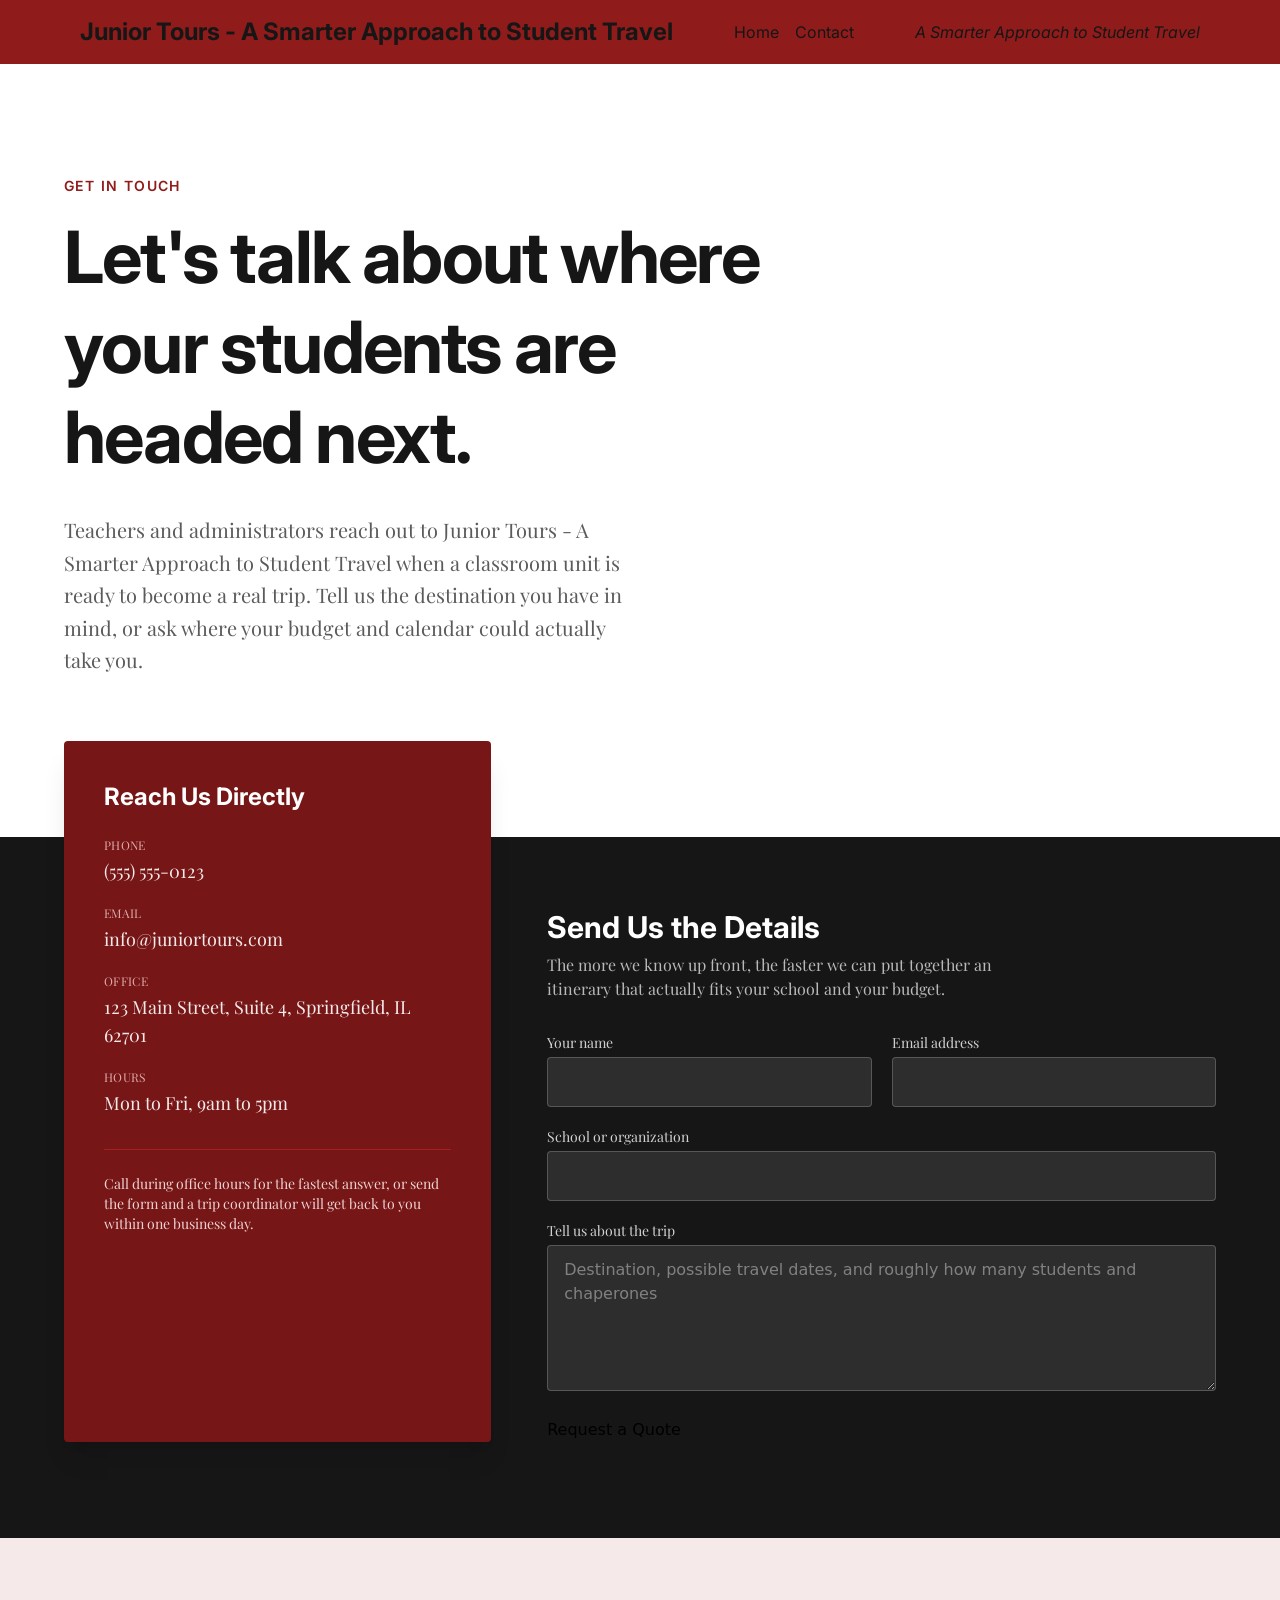
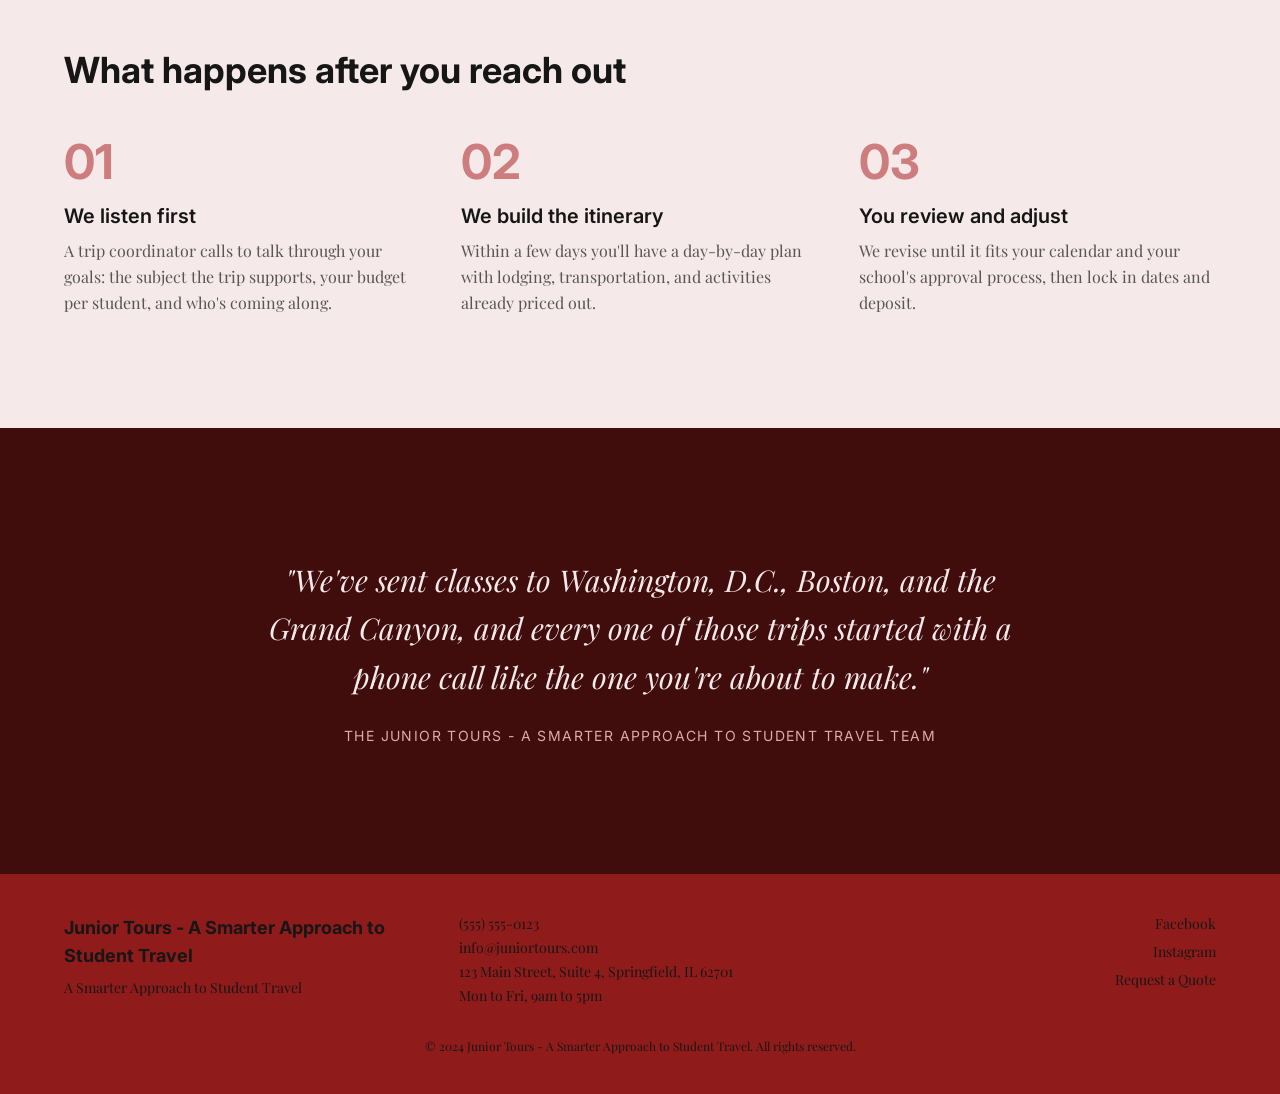
==== contact.html @ 71c4aba9 "Remove a section via the Tibly widget" ====
<!DOCTYPE html><html lang="en"><head>
<meta charset="utf-8"/>
<meta name="viewport" content="width=device-width, initial-scale=1"/>
<title>Contact Junior Tours | Plan Your Student Group Trip</title>
<meta name="description" content="Reach Junior Tours by phone or email to start planning your class trip. Call, write, or send the details below and a trip coordinator will follow up within one business day."/>
<link rel="canonical" href="https://junior-tours-a-smarter-a-4b98.sites.tibly.ai/contact"/>
<meta property="og:type" content="website"/>
<meta property="og:url" content="https://junior-tours-a-smarter-a-4b98.sites.tibly.ai/contact"/>
<meta property="og:site_name" content="Junior Tours - A Smarter Approach to Student Travel"/>
<meta property="og:title" content="Contact Junior Tours | Plan Your Student Group Trip"/>
<meta property="og:description" content="Reach Junior Tours by phone or email to start planning your class trip. Call, write, or send the details below and a trip coordinator will follow up within one business day."/>
<meta name="twitter:card" content="summary_large_image"/>
<link rel="icon" href="/favicon.svg" type="image/svg+xml"/>
<link rel="preconnect" href="https://fonts.googleapis.com"/>
<link rel="preconnect" href="https://fonts.gstatic.com" crossorigin=""/>
<link href="https://fonts.googleapis.com/css2?family=Inter:wght@400;600;700&amp;family=Playfair+Display:wght@400;600;700&amp;display=swap" rel="stylesheet"/>
<link rel="stylesheet" href="/styles.css"/>
</head>
<body>
<!-- block:header -->
<header class="bg-brand-600 text-ink font-body">
  <div class="max-w-6xl mx-auto flex flex-col sm:flex-row items-center justify-between px-4 py-4 gap-2">
    <a href="#top" class="font-display text-xl sm:text-2xl font-bold">
      <span data-tibly-field="business-name">Junior Tours - A Smarter Approach to Student Travel</span>
    </a>
    <nav class="font-display text-sm sm:text-base flex gap-4">
      <a href="/index#top" class="hover:underline">Home</a>
      <a href="/contact" class="hover:underline">Contact</a>
    </nav>
    <p class="font-display text-sm sm:text-base italic text-center sm:text-right">
      A Smarter Approach to Student Travel
    </p>
  </div>
</header>
<!-- /block:header -->
<!-- block:hero -->
<section id="top" class="bg-surface px-4 pt-20 pb-32 sm:pt-28 sm:pb-40" data-block="hero">
  <div class="max-w-6xl mx-auto">
    <p class="font-display uppercase tracking-widest text-brand-600 text-sm font-semibold mb-4">Get in touch</p>
    <h1 class="font-display text-5xl sm:text-6xl md:text-7xl font-bold text-ink leading-tight tracking-tight max-w-3xl">Let&#39;s talk about where your students are headed next.</h1>
    <p class="font-body text-lg sm:text-xl text-ink/70 max-w-xl mt-8 leading-relaxed">Teachers and administrators reach out to <span data-tibly-field="business-name">Junior Tours - A Smarter Approach to Student Travel</span> when a classroom unit is ready to become a real trip. Tell us the destination you have in mind, or ask where your budget and calendar could actually take you.</p>
  </div>
</section>
<!-- /block:hero -->
<!-- block:contact-split -->
<section class="relative bg-ink px-4 pb-24 pt-8" data-block="contact-split">
  <div class="max-w-6xl mx-auto grid lg:grid-cols-5 gap-10 lg:gap-14 relative">
    <div class="lg:col-span-2 bg-brand-700 text-surface rounded p-8 sm:p-10 -mt-24 sm:-mt-32 relative z-10 shadow-xl">
      <h2 class="font-display text-2xl font-bold mb-6">Reach Us Directly</h2>
      <ul class="font-body space-y-5">
        <li>
          <p class="text-xs uppercase tracking-wide text-brand-200 mb-1">Phone</p>
          <a href="tel:+15555550123" data-tibly-field="phone" class="text-lg text-brand-50 hover:text-surface transition-colors">(555) 555-0123</a>
        </li>
        <li>
          <p class="text-xs uppercase tracking-wide text-brand-200 mb-1">Email</p>
          <a href="mailto:info@juniortours.com" data-tibly-field="email" class="text-lg text-brand-50 hover:text-surface transition-colors">info@juniortours.com</a>
        </li>
        <li>
          <p class="text-xs uppercase tracking-wide text-brand-200 mb-1">Office</p>
          <p data-tibly-field="address" class="text-lg text-brand-50">123 Main Street, Suite 4, Springfield, IL 62701</p>
        </li>
        <li>
          <p class="text-xs uppercase tracking-wide text-brand-200 mb-1">Hours</p>
          <p data-tibly-field="hours" class="text-lg text-brand-50">Mon to Fri, 9am to 5pm</p>
        </li>
      </ul>
      <p class="font-body text-sm text-brand-100 mt-8 border-t border-brand-500 pt-6">Call during office hours for the fastest answer, or send the form and a trip coordinator will get back to you within one business day.</p>
    </div>

    <div class="lg:col-span-3 pt-4 lg:pt-10">
      <h2 class="font-display text-3xl font-bold text-surface mb-2">Send Us the Details</h2>
      <p class="font-body text-surface/70 mb-8 max-w-md">The more we know up front, the faster we can put together an itinerary that actually fits your school and your budget.</p>
      <form method="POST" action="https://api.tibly.ai/api/public/site-forms" class="space-y-5">
        <input type="hidden" name="_page" value="/contact"/>
        <input type="text" name="_gotcha" class="hidden" tabindex="-1" autocomplete="off" aria-hidden="true"/>
        <div class="grid sm:grid-cols-2 gap-5">
          <div>
            <label for="name" class="block font-body text-sm text-surface/80 mb-1">Your name</label>
            <input id="name" name="name" type="text" required="" class="w-full rounded bg-surface/10 border border-surface/20 px-4 py-3 text-surface placeholder:text-surface/40 focus:outline-none focus:ring-2 focus:ring-brand-300 transition"/>
          </div>
          <div>
            <label for="email" class="block font-body text-sm text-surface/80 mb-1">Email address</label>
            <input id="email" name="email" type="email" required="" class="w-full rounded bg-surface/10 border border-surface/20 px-4 py-3 text-surface placeholder:text-surface/40 focus:outline-none focus:ring-2 focus:ring-brand-300 transition"/>
          </div>
        </div>
        <div>
          <label for="organization" class="block font-body text-sm text-surface/80 mb-1">School or organization</label>
          <input id="organization" name="organization" type="text" class="w-full rounded bg-surface/10 border border-surface/20 px-4 py-3 text-surface placeholder:text-surface/40 focus:outline-none focus:ring-2 focus:ring-brand-300 transition"/>
        </div>
        <div>
          <label for="message" class="block font-body text-sm text-surface/80 mb-1">Tell us about the trip</label>
          <textarea id="message" name="message" rows="5" placeholder="Destination, possible travel dates, and roughly how many students and chaperones" class="w-full rounded bg-surface/10 border border-surface/20 px-4 py-3 text-surface placeholder:text-surface/40 focus:outline-none focus:ring-2 focus:ring-brand-300 transition"></textarea>
        </div>
        <button type="submit" class="btn">Request a Quote</button>
      </form>
    </div>
  </div>
</section>
<!-- /block:contact-split -->
<!-- block:process -->
<section class="bg-brand-50 px-4 py-20 sm:py-28" data-block="process">
  <div class="max-w-6xl mx-auto">
    <h2 class="font-display text-3xl sm:text-4xl font-bold text-ink mb-12 max-w-xl">What happens after you reach out</h2>
    <div class="grid sm:grid-cols-3 gap-10">
      <div>
        <p class="font-display text-5xl font-bold text-brand-300 mb-4">01</p>
        <h3 class="font-display text-xl font-semibold text-ink mb-2">We listen first</h3>
        <p class="font-body text-ink/70 leading-relaxed">A trip coordinator calls to talk through your goals: the subject the trip supports, your budget per student, and who&#39;s coming along.</p>
      </div>
      <div>
        <p class="font-display text-5xl font-bold text-brand-300 mb-4">02</p>
        <h3 class="font-display text-xl font-semibold text-ink mb-2">We build the itinerary</h3>
        <p class="font-body text-ink/70 leading-relaxed">Within a few days you&#39;ll have a day-by-day plan with lodging, transportation, and activities already priced out.</p>
      </div>
      <div>
        <p class="font-display text-5xl font-bold text-brand-300 mb-4">03</p>
        <h3 class="font-display text-xl font-semibold text-ink mb-2">You review and adjust</h3>
        <p class="font-body text-ink/70 leading-relaxed">We revise until it fits your calendar and your school&#39;s approval process, then lock in dates and deposit.</p>
      </div>
    </div>
  </div>
</section>
<!-- /block:process -->
<!-- block:closing -->
<section class="bg-brand-900 px-4 py-24 sm:py-32" data-block="closing">
  <div class="max-w-3xl mx-auto text-center">
    <p class="font-body italic text-2xl sm:text-3xl text-brand-50 leading-relaxed">&#34;We&#39;ve sent classes to Washington, D.C., Boston, and the Grand Canyon, and every one of those trips started with a phone call like the one you&#39;re about to make.&#34;</p>
    <p class="font-display text-brand-200 mt-6 text-sm uppercase tracking-widest">The <span data-tibly-field="business-name">Junior Tours - A Smarter Approach to Student Travel</span> Team</p>
  </div>
</section>
<!-- /block:closing -->
<!-- block:footer -->
<footer class="bg-brand-600 text-ink font-body px-4 py-10">
  <div class="max-w-6xl mx-auto grid gap-8 sm:grid-cols-3">
    <div>
      <h2 class="font-display text-lg font-bold mb-2">
        <span data-tibly-field="business-name">Junior Tours - A Smarter Approach to Student Travel</span>
      </h2>
      <p class="text-sm">A Smarter Approach to Student Travel</p>
    </div>
    <div class="text-sm space-y-1">
      <p>
        <a href="tel:+15555550123" data-tibly-field="phone" class="hover:underline">(555) 555-0123</a>
      </p>
      <p>
        <a href="mailto:info@juniortours.com" data-tibly-field="email" class="hover:underline">info@juniortours.com</a>
      </p>
      <p data-tibly-field="address">123 Main Street, Suite 4, Springfield, IL 62701</p>
      <p data-tibly-field="hours">Mon to Fri, 9am to 5pm</p>
    </div>
    <div data-tibly-field="links" class="flex flex-col sm:items-end gap-2 text-sm">
      <a href="https://facebook.com/juniortours" class="hover:underline">Facebook</a>
      <a href="https://instagram.com/juniortours" class="hover:underline">Instagram</a>
      <a href="#top" class="hover:underline">Request a Quote</a>
    </div>
  </div>
  <p class="text-center text-xs mt-8">
    © 2024 <span data-tibly-field="business-name">Junior Tours - A Smarter Approach to Student Travel</span>. All rights reserved.
  </p>
</footer>
<!-- /block:footer -->
  <script async="" src="https://api.tibly.ai/widget/v1.js"></script>


</body></html>
---- styles.css ----
/*! tailwindcss v4.3.2 | MIT License | https://tailwindcss.com */
@layer properties{@supports (((-webkit-hyphens:none)) and (not (margin-trim:inline))) or ((-moz-orient:inline) and (not (color:rgb(from red r g b)))){*,:before,:after,::backdrop{--tw-space-y-reverse:0;--tw-border-style:solid;--tw-leading:initial;--tw-font-weight:initial;--tw-tracking:initial;--tw-shadow:0 0 #0000;--tw-shadow-color:initial;--tw-shadow-alpha:100%;--tw-inset-shadow:0 0 #0000;--tw-inset-shadow-color:initial;--tw-inset-shadow-alpha:100%;--tw-ring-color:initial;--tw-ring-shadow:0 0 #0000;--tw-inset-ring-color:initial;--tw-inset-ring-shadow:0 0 #0000;--tw-ring-inset:initial;--tw-ring-offset-width:0px;--tw-ring-offset-color:#fff;--tw-ring-offset-shadow:0 0 #0000}}}@layer theme{:root,:host{--font-sans:ui-sans-serif, system-ui, sans-serif, "Apple Color Emoji", "Segoe UI Emoji", "Segoe UI Symbol", "Noto Color Emoji";--font-mono:ui-monospace, SFMono-Regular, Menlo, Monaco, Consolas, "Liberation Mono", "Courier New", monospace;--spacing:.25rem;--container-md:28rem;--container-xl:36rem;--container-2xl:42rem;--container-3xl:48rem;--container-4xl:56rem;--container-5xl:64rem;--container-6xl:72rem;--text-xs:.75rem;--text-xs--line-height:calc(1 / .75);--text-sm:.875rem;--text-sm--line-height:calc(1.25 / .875);--text-base:1rem;--text-base--line-height:calc(1.5 / 1);--text-lg:1.125rem;--text-lg--line-height:calc(1.75 / 1.125);--text-xl:1.25rem;--text-xl--line-height:calc(1.75 / 1.25);--text-2xl:1.5rem;--text-2xl--line-height:calc(2 / 1.5);--text-3xl:1.875rem;--text-3xl--line-height:calc(2.25 / 1.875);--text-4xl:2.25rem;--text-4xl--line-height:calc(2.5 / 2.25);--text-5xl:3rem;--text-5xl--line-height:1;--text-6xl:3.75rem;--text-6xl--line-height:1;--text-7xl:4.5rem;--text-7xl--line-height:1;--text-8xl:6rem;--text-8xl--line-height:1;--font-weight-semibold:600;--font-weight-bold:700;--tracking-tight:-.025em;--tracking-wide:.025em;--tracking-widest:.1em;--leading-tight:1.25;--leading-relaxed:1.625;--default-transition-duration:.15s;--default-transition-timing-function:cubic-bezier(.4, 0, .2, 1);--default-font-family:var(--font-sans);--default-mono-font-family:var(--font-mono);--color-brand-50:#f6e9e9;--color-brand-100:#eed2d2;--color-brand-200:#deaaaa;--color-brand-300:#cd7d7d;--color-brand-400:#b94c4c;--color-brand-500:#a81f1f;--color-brand-600:#901b1b;--color-brand-700:#761616;--color-brand-800:#5b1111;--color-brand-900:#400c0c;--color-surface:#fff;--color-ink:#161616;--font-display:"Inter", serif;--font-body:"Playfair Display", sans-serif}}@layer base{*,:after,:before,::backdrop{box-sizing:border-box;border:0 solid;margin:0;padding:0}::file-selector-button{box-sizing:border-box;border:0 solid;margin:0;padding:0}html,:host{-webkit-text-size-adjust:100%;tab-size:4;line-height:1.5;font-family:var(--default-font-family,ui-sans-serif, system-ui, sans-serif, "Apple Color Emoji", "Segoe UI Emoji", "Segoe UI Symbol", "Noto Color Emoji");font-feature-settings:var(--default-font-feature-settings,normal);font-variation-settings:var(--default-font-variation-settings,normal);-webkit-tap-highlight-color:transparent}hr{height:0;color:inherit;border-top-width:1px}abbr:where([title]){-webkit-text-decoration:underline dotted;text-decoration:underline dotted}h1,h2,h3,h4,h5,h6{font-size:inherit;font-weight:inherit}a{color:inherit;-webkit-text-decoration:inherit;-webkit-text-decoration:inherit;-webkit-text-decoration:inherit;text-decoration:inherit}b,strong{font-weight:bolder}code,kbd,samp,pre{font-family:var(--default-mono-font-family,ui-monospace, SFMono-Regular, Menlo, Monaco, Consolas, "Liberation Mono", "Courier New", monospace);font-feature-settings:var(--default-mono-font-feature-settings,normal);font-variation-settings:var(--default-mono-font-variation-settings,normal);font-size:1em}small{font-size:80%}sub,sup{vertical-align:baseline;font-size:75%;line-height:0;position:relative}sub{bottom:-.25em}sup{top:-.5em}table{text-indent:0;border-color:inherit;border-collapse:collapse}:-moz-focusring{outline:auto}progress{vertical-align:baseline}summary{display:list-item}ol,ul,menu{list-style:none}img,svg,video,canvas,audio,iframe,embed,object{vertical-align:middle;display:block}img,video{max-width:100%;height:auto}button,input,select,optgroup,textarea{font:inherit;font-feature-settings:inherit;font-variation-settings:inherit;letter-spacing:inherit;color:inherit;opacity:1;background-color:#0000;border-radius:0}::file-selector-button{font:inherit;font-feature-settings:inherit;font-variation-settings:inherit;letter-spacing:inherit;color:inherit;opacity:1;background-color:#0000;border-radius:0}:where(select:is([multiple],[size])) optgroup{font-weight:bolder}:where(select:is([multiple],[size])) optgroup option{padding-inline-start:20px}::file-selector-button{margin-inline-end:4px}::placeholder{opacity:1}@supports (not ((-webkit-appearance:-apple-pay-button))) or (contain-intrinsic-size:1px){::placeholder{color:currentColor}@supports (color:color-mix(in lab, red, red)){::placeholder{color:color-mix(in oklab, currentcolor 50%, transparent)}}}textarea{resize:vertical}::-webkit-search-decoration{-webkit-appearance:none}::-webkit-date-and-time-value{min-height:1lh;text-align:inherit}::-webkit-datetime-edit{display:inline-flex}::-webkit-datetime-edit-fields-wrapper{padding:0}::-webkit-datetime-edit{padding-block:0}::-webkit-datetime-edit-year-field{padding-block:0}::-webkit-datetime-edit-month-field{padding-block:0}::-webkit-datetime-edit-day-field{padding-block:0}::-webkit-datetime-edit-hour-field{padding-block:0}::-webkit-datetime-edit-minute-field{padding-block:0}::-webkit-datetime-edit-second-field{padding-block:0}::-webkit-datetime-edit-millisecond-field{padding-block:0}::-webkit-datetime-edit-meridiem-field{padding-block:0}::-webkit-calendar-picker-indicator{line-height:1}:-moz-ui-invalid{box-shadow:none}button,input:where([type=button],[type=reset],[type=submit]){appearance:button}::file-selector-button{appearance:button}::-webkit-inner-spin-button{height:auto}::-webkit-outer-spin-button{height:auto}[hidden]:where(:not([hidden=until-found])){display:none!important}}@layer components;@layer utilities{.relative{position:relative}.z-10{z-index:10}.mx-auto{margin-inline:auto}.-mt-24{margin-top:calc(var(--spacing) * -24)}.mt-2{margin-top:calc(var(--spacing) * 2)}.mt-3{margin-top:calc(var(--spacing) * 3)}.mt-4{margin-top:calc(var(--spacing) * 4)}.mt-5{margin-top:calc(var(--spacing) * 5)}.mt-6{margin-top:calc(var(--spacing) * 6)}.mt-8{margin-top:calc(var(--spacing) * 8)}.mt-10{margin-top:calc(var(--spacing) * 10)}.mb-1{margin-bottom:var(--spacing)}.mb-2{margin-bottom:calc(var(--spacing) * 2)}.mb-4{margin-bottom:calc(var(--spacing) * 4)}.mb-6{margin-bottom:calc(var(--spacing) * 6)}.mb-8{margin-bottom:calc(var(--spacing) * 8)}.mb-12{margin-bottom:calc(var(--spacing) * 12)}.block{display:block}.flex{display:flex}.grid{display:grid}.hidden{display:none}.aspect-\[4\/3\]{aspect-ratio:4/3}.w-full{width:100%}.max-w-2xl{max-width:var(--container-2xl)}.max-w-3xl{max-width:var(--container-3xl)}.max-w-4xl{max-width:var(--container-4xl)}.max-w-5xl{max-width:var(--container-5xl)}.max-w-6xl{max-width:var(--container-6xl)}.max-w-md{max-width:var(--container-md)}.max-w-prose{max-width:65ch}.max-w-xl{max-width:var(--container-xl)}.flex-1{flex:1}.flex-col{flex-direction:column}.items-center{align-items:center}.items-start{align-items:flex-start}.justify-between{justify-content:space-between}.justify-center{justify-content:center}.gap-2{gap:calc(var(--spacing) * 2)}.gap-4{gap:calc(var(--spacing) * 4)}.gap-5{gap:calc(var(--spacing) * 5)}.gap-8{gap:calc(var(--spacing) * 8)}.gap-10{gap:calc(var(--spacing) * 10)}.gap-12{gap:calc(var(--spacing) * 12)}:where(.space-y-1>:not(:last-child)){--tw-space-y-reverse:0;margin-block-start:calc(var(--spacing) * var(--tw-space-y-reverse));margin-block-end:calc(var(--spacing) * calc(1 - var(--tw-space-y-reverse)))}:where(.space-y-2>:not(:last-child)){--tw-space-y-reverse:0;margin-block-start:calc(calc(var(--spacing) * 2) * var(--tw-space-y-reverse));margin-block-end:calc(calc(var(--spacing) * 2) * calc(1 - var(--tw-space-y-reverse)))}:where(.space-y-5>:not(:last-child)){--tw-space-y-reverse:0;margin-block-start:calc(calc(var(--spacing) * 5) * var(--tw-space-y-reverse));margin-block-end:calc(calc(var(--spacing) * 5) * calc(1 - var(--tw-space-y-reverse)))}.overflow-hidden{overflow:hidden}.rounded{border-radius:.25rem}.border{border-style:var(--tw-border-style);border-width:1px}.border-t{border-top-style:var(--tw-border-style);border-top-width:1px}.border-brand-100{border-color:var(--color-brand-100)}.border-brand-200{border-color:var(--color-brand-200)}.border-brand-500{border-color:var(--color-brand-500)}.border-surface\/20{border-color:#fff3}@supports (color:color-mix(in lab, red, red)){.border-surface\/20{border-color:color-mix(in oklab, var(--color-surface) 20%, transparent)}}.bg-brand-50{background-color:var(--color-brand-50)}.bg-brand-600{background-color:var(--color-brand-600)}.bg-brand-700{background-color:var(--color-brand-700)}.bg-brand-800{background-color:var(--color-brand-800)}.bg-brand-900{background-color:var(--color-brand-900)}.bg-ink{background-color:var(--color-ink)}.bg-surface{background-color:var(--color-surface)}.bg-surface\/10{background-color:#ffffff1a}@supports (color:color-mix(in lab, red, red)){.bg-surface\/10{background-color:color-mix(in oklab, var(--color-surface) 10%, transparent)}}.object-cover{object-fit:cover}.p-4{padding:calc(var(--spacing) * 4)}.p-6{padding:calc(var(--spacing) * 6)}.p-8{padding:calc(var(--spacing) * 8)}.px-3{padding-inline:calc(var(--spacing) * 3)}.px-4{padding-inline:calc(var(--spacing) * 4)}.py-2{padding-block:calc(var(--spacing) * 2)}.py-3{padding-block:calc(var(--spacing) * 3)}.py-4{padding-block:calc(var(--spacing) * 4)}.py-10{padding-block:calc(var(--spacing) * 10)}.py-20{padding-block:calc(var(--spacing) * 20)}.py-24{padding-block:calc(var(--spacing) * 24)}.pt-4{padding-top:calc(var(--spacing) * 4)}.pt-6{padding-top:calc(var(--spacing) * 6)}.pt-8{padding-top:calc(var(--spacing) * 8)}.pt-20{padding-top:calc(var(--spacing) * 20)}.pb-0{padding-bottom:0}.pb-24{padding-bottom:calc(var(--spacing) * 24)}.pb-32{padding-bottom:calc(var(--spacing) * 32)}.text-center{text-align:center}.font-body{font-family:var(--font-body)}.font-display{font-family:var(--font-display)}.text-2xl{font-size:var(--text-2xl);line-height:var(--tw-leading,var(--text-2xl--line-height))}.text-3xl{font-size:var(--text-3xl);line-height:var(--tw-leading,var(--text-3xl--line-height))}.text-4xl{font-size:var(--text-4xl);line-height:var(--tw-leading,var(--text-4xl--line-height))}.text-5xl{font-size:var(--text-5xl);line-height:var(--tw-leading,var(--text-5xl--line-height))}.text-base{font-size:var(--text-base);line-height:var(--tw-leading,var(--text-base--line-height))}.text-lg{font-size:var(--text-lg);line-height:var(--tw-leading,var(--text-lg--line-height))}.text-sm{font-size:var(--text-sm);line-height:var(--tw-leading,var(--text-sm--line-height))}.text-xl{font-size:var(--text-xl);line-height:var(--tw-leading,var(--text-xl--line-height))}.text-xs{font-size:var(--text-xs);line-height:var(--tw-leading,var(--text-xs--line-height))}.leading-\[0\.95\]{--tw-leading:.95;line-height:.95}.leading-relaxed{--tw-leading:var(--leading-relaxed);line-height:var(--leading-relaxed)}.leading-tight{--tw-leading:var(--leading-tight);line-height:var(--leading-tight)}.font-bold{--tw-font-weight:var(--font-weight-bold);font-weight:var(--font-weight-bold)}.font-semibold{--tw-font-weight:var(--font-weight-semibold);font-weight:var(--font-weight-semibold)}.tracking-\[0\.2em\]{--tw-tracking:.2em;letter-spacing:.2em}.tracking-tight{--tw-tracking:var(--tracking-tight);letter-spacing:var(--tracking-tight)}.tracking-wide{--tw-tracking:var(--tracking-wide);letter-spacing:var(--tracking-wide)}.tracking-widest{--tw-tracking:var(--tracking-widest);letter-spacing:var(--tracking-widest)}.text-brand-50{color:var(--color-brand-50)}.text-brand-100{color:var(--color-brand-100)}.text-brand-200{color:var(--color-brand-200)}.text-brand-300{color:var(--color-brand-300)}.text-brand-500{color:var(--color-brand-500)}.text-brand-600{color:var(--color-brand-600)}.text-ink{color:var(--color-ink)}.text-ink\/70{color:#161616b3}@supports (color:color-mix(in lab, red, red)){.text-ink\/70{color:color-mix(in oklab, var(--color-ink) 70%, transparent)}}.text-ink\/80{color:#161616cc}@supports (color:color-mix(in lab, red, red)){.text-ink\/80{color:color-mix(in oklab, var(--color-ink) 80%, transparent)}}.text-surface{color:var(--color-surface)}.text-surface\/70{color:#ffffffb3}@supports (color:color-mix(in lab, red, red)){.text-surface\/70{color:color-mix(in oklab, var(--color-surface) 70%, transparent)}}.text-surface\/80{color:#fffc}@supports (color:color-mix(in lab, red, red)){.text-surface\/80{color:color-mix(in oklab, var(--color-surface) 80%, transparent)}}.uppercase{text-transform:uppercase}.italic{font-style:italic}.underline{text-decoration-line:underline}.decoration-transparent{text-decoration-color:#0000}.underline-offset-4{text-underline-offset:4px}.shadow-sm{--tw-shadow:0 1px 3px 0 var(--tw-shadow-color,#0000001a), 0 1px 2px -1px var(--tw-shadow-color,#0000001a);box-shadow:var(--tw-inset-shadow), var(--tw-inset-ring-shadow), var(--tw-ring-offset-shadow), var(--tw-ring-shadow), var(--tw-shadow)}.shadow-xl{--tw-shadow:0 20px 25px -5px var(--tw-shadow-color,#0000001a), 0 8px 10px -6px var(--tw-shadow-color,#0000001a);box-shadow:var(--tw-inset-shadow), var(--tw-inset-ring-shadow), var(--tw-ring-offset-shadow), var(--tw-ring-shadow), var(--tw-shadow)}.transition{transition-property:color,background-color,border-color,outline-color,text-decoration-color,fill,stroke,--tw-gradient-from,--tw-gradient-via,--tw-gradient-to,opacity,box-shadow,transform,translate,scale,rotate,filter,-webkit-backdrop-filter,backdrop-filter,display,content-visibility,overlay,pointer-events;transition-timing-function:var(--tw-ease,var(--default-transition-timing-function));transition-duration:var(--tw-duration,var(--default-transition-duration))}.transition-colors{transition-property:color,background-color,border-color,outline-color,text-decoration-color,fill,stroke,--tw-gradient-from,--tw-gradient-via,--tw-gradient-to;transition-timing-function:var(--tw-ease,var(--default-transition-timing-function));transition-duration:var(--tw-duration,var(--default-transition-duration))}.placeholder\:text-surface\/40::placeholder{color:#fff6}@supports (color:color-mix(in lab, red, red)){.placeholder\:text-surface\/40::placeholder{color:color-mix(in oklab, var(--color-surface) 40%, transparent)}}@media (hover:hover){.hover\:text-brand-800:hover{color:var(--color-brand-800)}.hover\:text-surface:hover{color:var(--color-surface)}.hover\:underline:hover{text-decoration-line:underline}.hover\:decoration-brand-800:hover{-webkit-text-decoration-color:var(--color-brand-800);-webkit-text-decoration-color:var(--color-brand-800);text-decoration-color:var(--color-brand-800)}}.focus\:ring-2:focus{--tw-ring-shadow:var(--tw-ring-inset,) 0 0 0 calc(2px + var(--tw-ring-offset-width)) var(--tw-ring-color,currentcolor);box-shadow:var(--tw-inset-shadow), var(--tw-inset-ring-shadow), var(--tw-ring-offset-shadow), var(--tw-ring-shadow), var(--tw-shadow)}.focus\:ring-brand-300:focus{--tw-ring-color:var(--color-brand-300)}.focus\:ring-brand-400:focus{--tw-ring-color:var(--color-brand-400)}.focus\:outline-none:focus{--tw-outline-style:none;outline-style:none}@media (min-width:40rem){.sm\:-mt-32{margin-top:calc(var(--spacing) * -32)}.sm\:grid-cols-2{grid-template-columns:repeat(2,minmax(0,1fr))}.sm\:grid-cols-3{grid-template-columns:repeat(3,minmax(0,1fr))}.sm\:flex-row{flex-direction:row}.sm\:items-end{align-items:flex-end}.sm\:p-8{padding:calc(var(--spacing) * 8)}.sm\:p-10{padding:calc(var(--spacing) * 10)}.sm\:py-28{padding-block:calc(var(--spacing) * 28)}.sm\:py-32{padding-block:calc(var(--spacing) * 32)}.sm\:pt-28{padding-top:calc(var(--spacing) * 28)}.sm\:pb-40{padding-bottom:calc(var(--spacing) * 40)}.sm\:text-right{text-align:right}.sm\:text-2xl{font-size:var(--text-2xl);line-height:var(--tw-leading,var(--text-2xl--line-height))}.sm\:text-3xl{font-size:var(--text-3xl);line-height:var(--tw-leading,var(--text-3xl--line-height))}.sm\:text-4xl{font-size:var(--text-4xl);line-height:var(--tw-leading,var(--text-4xl--line-height))}.sm\:text-5xl{font-size:var(--text-5xl);line-height:var(--tw-leading,var(--text-5xl--line-height))}.sm\:text-6xl{font-size:var(--text-6xl);line-height:var(--tw-leading,var(--text-6xl--line-height))}.sm\:text-base{font-size:var(--text-base);line-height:var(--tw-leading,var(--text-base--line-height))}.sm\:text-lg{font-size:var(--text-lg);line-height:var(--tw-leading,var(--text-lg--line-height))}.sm\:text-sm{font-size:var(--text-sm);line-height:var(--tw-leading,var(--text-sm--line-height))}.sm\:text-xl{font-size:var(--text-xl);line-height:var(--tw-leading,var(--text-xl--line-height))}}@media (min-width:48rem){.md\:grid-cols-\[1fr_2fr\]{grid-template-columns:1fr 2fr}.md\:gap-16{gap:calc(var(--spacing) * 16)}.md\:py-28{padding-block:calc(var(--spacing) * 28)}.md\:py-32{padding-block:calc(var(--spacing) * 32)}.md\:text-4xl{font-size:var(--text-4xl);line-height:var(--tw-leading,var(--text-4xl--line-height))}.md\:text-7xl{font-size:var(--text-7xl);line-height:var(--tw-leading,var(--text-7xl--line-height))}.md\:text-8xl{font-size:var(--text-8xl);line-height:var(--tw-leading,var(--text-8xl--line-height))}}@media (min-width:64rem){.lg\:col-span-2{grid-column:span 2/span 2}.lg\:col-span-3{grid-column:span 3/span 3}.lg\:grid-cols-2{grid-template-columns:repeat(2,minmax(0,1fr))}.lg\:grid-cols-3{grid-template-columns:repeat(3,minmax(0,1fr))}.lg\:grid-cols-5{grid-template-columns:repeat(5,minmax(0,1fr))}.lg\:gap-14{gap:calc(var(--spacing) * 14)}.lg\:gap-16{gap:calc(var(--spacing) * 16)}.lg\:pt-10{padding-top:calc(var(--spacing) * 10)}}}@property --tw-space-y-reverse{syntax:"*";inherits:false;initial-value:0}@property --tw-border-style{syntax:"*";inherits:false;initial-value:solid}@property --tw-leading{syntax:"*";inherits:false}@property --tw-font-weight{syntax:"*";inherits:false}@property --tw-tracking{syntax:"*";inherits:false}@property --tw-shadow{syntax:"*";inherits:false;initial-value:0 0 #0000}@property --tw-shadow-color{syntax:"*";inherits:false}@property --tw-shadow-alpha{syntax:"<percentage>";inherits:false;initial-value:100%}@property --tw-inset-shadow{syntax:"*";inherits:false;initial-value:0 0 #0000}@property --tw-inset-shadow-color{syntax:"*";inherits:false}@property --tw-inset-shadow-alpha{syntax:"<percentage>";inherits:false;initial-value:100%}@property --tw-ring-color{syntax:"*";inherits:false}@property --tw-ring-shadow{syntax:"*";inherits:false;initial-value:0 0 #0000}@property --tw-inset-ring-color{syntax:"*";inherits:false}@property --tw-inset-ring-shadow{syntax:"*";inherits:false;initial-value:0 0 #0000}@property --tw-ring-inset{syntax:"*";inherits:false}@property --tw-ring-offset-width{syntax:"<length>";inherits:false;initial-value:0}@property --tw-ring-offset-color{syntax:"*";inherits:false;initial-value:#fff}@property --tw-ring-offset-shadow{syntax:"*";inherits:false;initial-value:0 0 #0000}
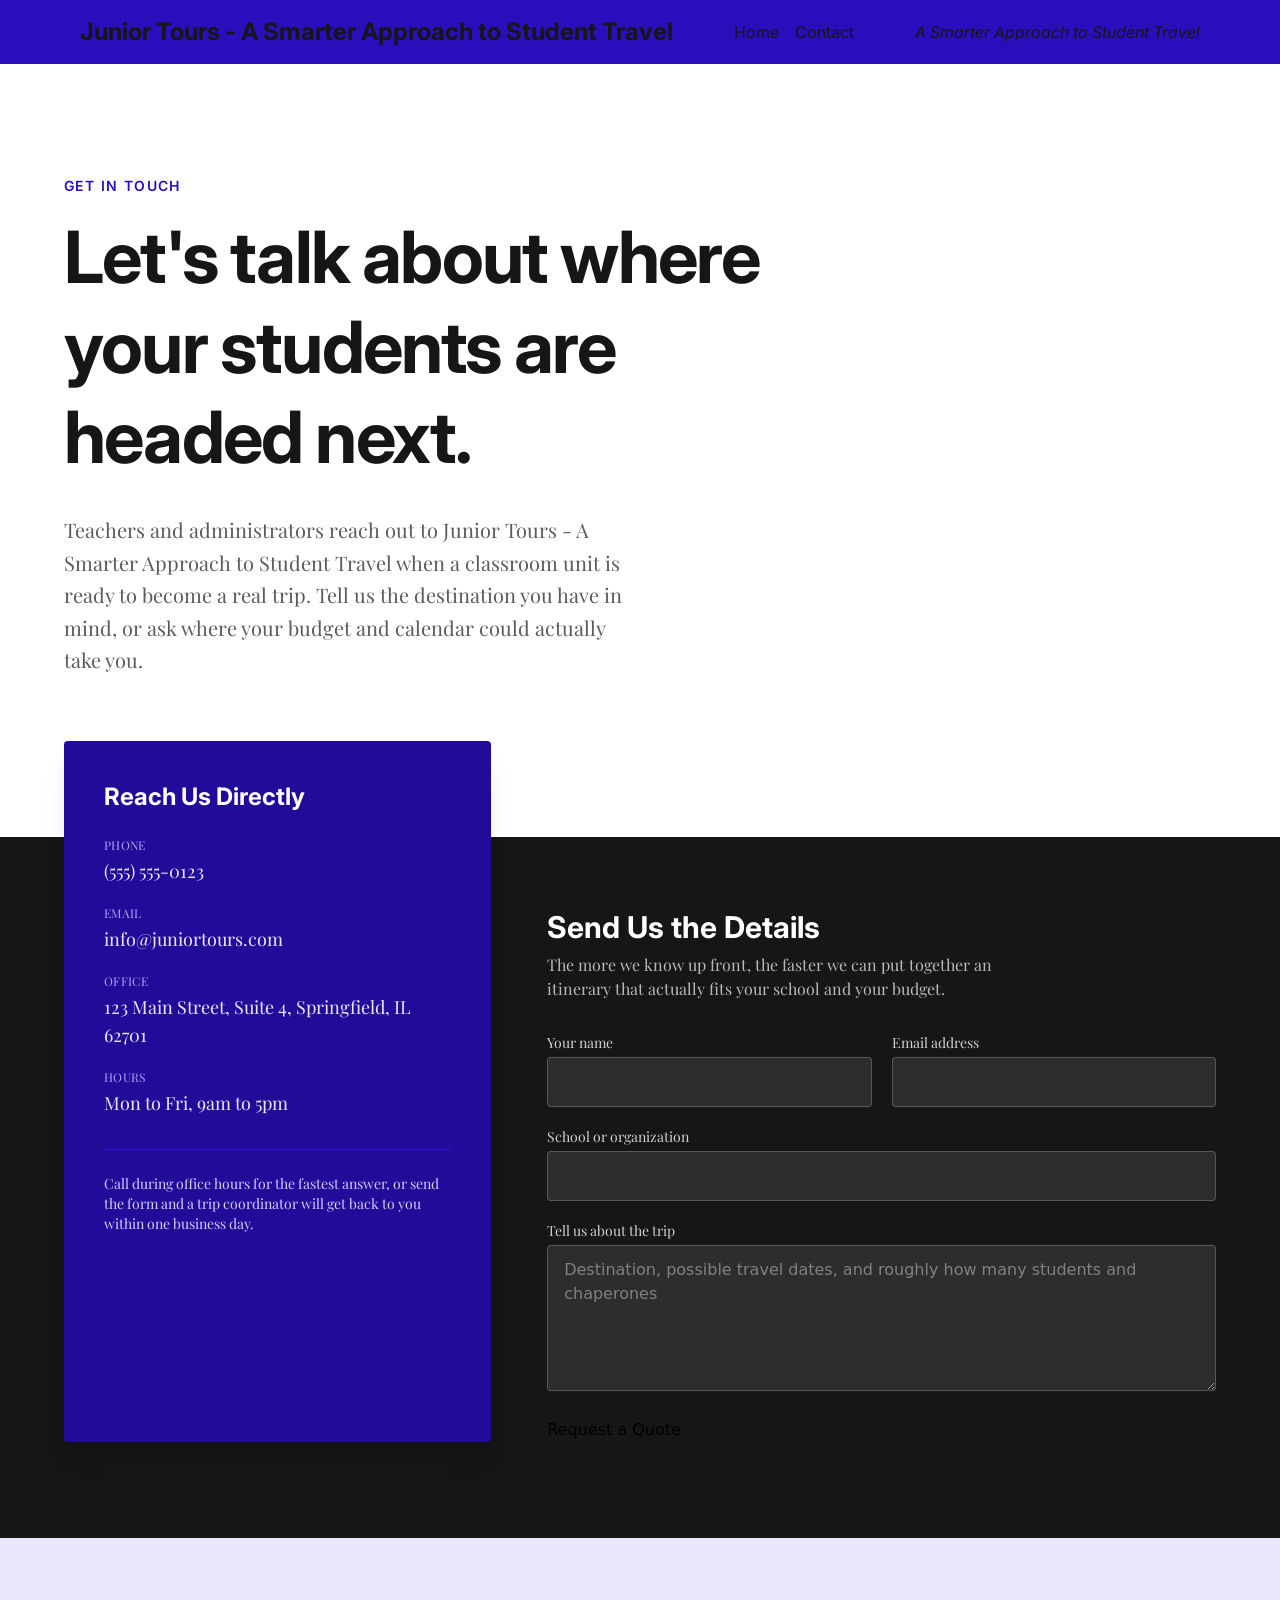
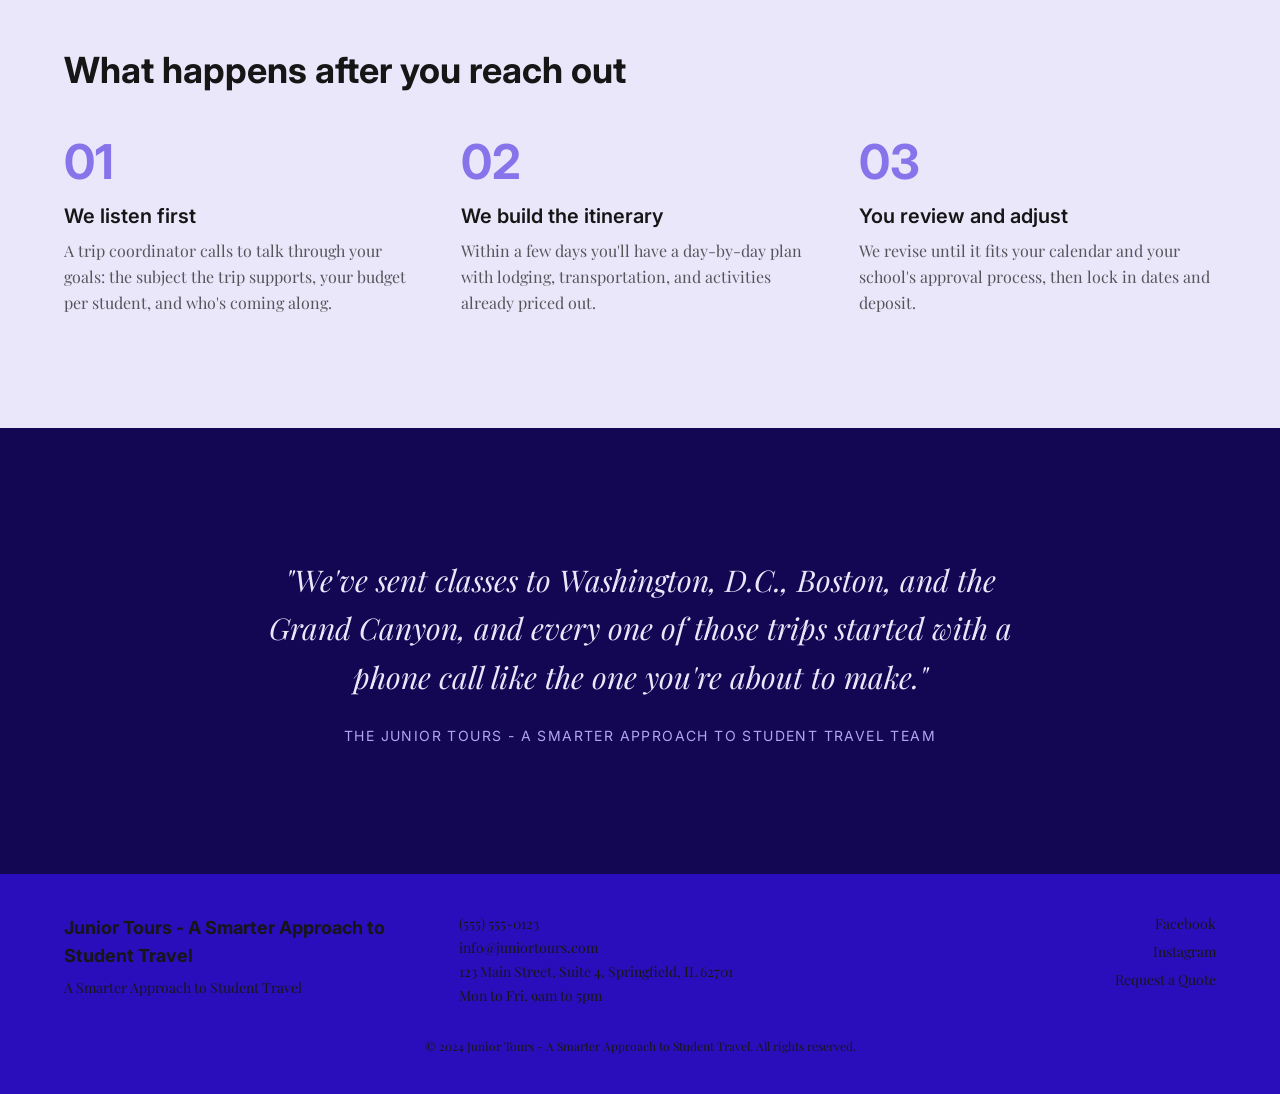
==== commit ad7d13fe: "Update the site theme via the Tibly widget" ====
--- a/contact.html
+++ b/contact.html
@@ -14,7 +14,7 @@
 <link rel="preconnect" href="https://fonts.googleapis.com"/>
 <link rel="preconnect" href="https://fonts.gstatic.com" crossorigin=""/>
 <link href="https://fonts.googleapis.com/css2?family=Inter:wght@400;600;700&amp;family=Playfair+Display:wght@400;600;700&amp;display=swap" rel="stylesheet"/>
-<link rel="stylesheet" href="/styles.css"/>
+<link rel="stylesheet" href="/styles.css?v=c85c1896"/>
 </head>
 <body>
 <!-- block:header -->
--- a/styles.css
+++ b/styles.css
@@ -1,2 +1,2 @@
 /*! tailwindcss v4.3.2 | MIT License | https://tailwindcss.com */
-@layer properties{@supports (((-webkit-hyphens:none)) and (not (margin-trim:inline))) or ((-moz-orient:inline) and (not (color:rgb(from red r g b)))){*,:before,:after,::backdrop{--tw-space-y-reverse:0;--tw-border-style:solid;--tw-leading:initial;--tw-font-weight:initial;--tw-tracking:initial;--tw-shadow:0 0 #0000;--tw-shadow-color:initial;--tw-shadow-alpha:100%;--tw-inset-shadow:0 0 #0000;--tw-inset-shadow-color:initial;--tw-inset-shadow-alpha:100%;--tw-ring-color:initial;--tw-ring-shadow:0 0 #0000;--tw-inset-ring-color:initial;--tw-inset-ring-shadow:0 0 #0000;--tw-ring-inset:initial;--tw-ring-offset-width:0px;--tw-ring-offset-color:#fff;--tw-ring-offset-shadow:0 0 #0000}}}@layer theme{:root,:host{--font-sans:ui-sans-serif, system-ui, sans-serif, "Apple Color Emoji", "Segoe UI Emoji", "Segoe UI Symbol", "Noto Color Emoji";--font-mono:ui-monospace, SFMono-Regular, Menlo, Monaco, Consolas, "Liberation Mono", "Courier New", monospace;--spacing:.25rem;--container-md:28rem;--container-xl:36rem;--container-2xl:42rem;--container-3xl:48rem;--container-4xl:56rem;--container-5xl:64rem;--container-6xl:72rem;--text-xs:.75rem;--text-xs--line-height:calc(1 / .75);--text-sm:.875rem;--text-sm--line-height:calc(1.25 / .875);--text-base:1rem;--text-base--line-height:calc(1.5 / 1);--text-lg:1.125rem;--text-lg--line-height:calc(1.75 / 1.125);--text-xl:1.25rem;--text-xl--line-height:calc(1.75 / 1.25);--text-2xl:1.5rem;--text-2xl--line-height:calc(2 / 1.5);--text-3xl:1.875rem;--text-3xl--line-height:calc(2.25 / 1.875);--text-4xl:2.25rem;--text-4xl--line-height:calc(2.5 / 2.25);--text-5xl:3rem;--text-5xl--line-height:1;--text-6xl:3.75rem;--text-6xl--line-height:1;--text-7xl:4.5rem;--text-7xl--line-height:1;--text-8xl:6rem;--text-8xl--line-height:1;--font-weight-semibold:600;--font-weight-bold:700;--tracking-tight:-.025em;--tracking-wide:.025em;--tracking-widest:.1em;--leading-tight:1.25;--leading-relaxed:1.625;--default-transition-duration:.15s;--default-transition-timing-function:cubic-bezier(.4, 0, .2, 1);--default-font-family:var(--font-sans);--default-mono-font-family:var(--font-mono);--color-brand-50:#f6e9e9;--color-brand-100:#eed2d2;--color-brand-200:#deaaaa;--color-brand-300:#cd7d7d;--color-brand-400:#b94c4c;--color-brand-500:#a81f1f;--color-brand-600:#901b1b;--color-brand-700:#761616;--color-brand-800:#5b1111;--color-brand-900:#400c0c;--color-surface:#fff;--color-ink:#161616;--font-display:"Inter", serif;--font-body:"Playfair Display", sans-serif}}@layer base{*,:after,:before,::backdrop{box-sizing:border-box;border:0 solid;margin:0;padding:0}::file-selector-button{box-sizing:border-box;border:0 solid;margin:0;padding:0}html,:host{-webkit-text-size-adjust:100%;tab-size:4;line-height:1.5;font-family:var(--default-font-family,ui-sans-serif, system-ui, sans-serif, "Apple Color Emoji", "Segoe UI Emoji", "Segoe UI Symbol", "Noto Color Emoji");font-feature-settings:var(--default-font-feature-settings,normal);font-variation-settings:var(--default-font-variation-settings,normal);-webkit-tap-highlight-color:transparent}hr{height:0;color:inherit;border-top-width:1px}abbr:where([title]){-webkit-text-decoration:underline dotted;text-decoration:underline dotted}h1,h2,h3,h4,h5,h6{font-size:inherit;font-weight:inherit}a{color:inherit;-webkit-text-decoration:inherit;-webkit-text-decoration:inherit;-webkit-text-decoration:inherit;text-decoration:inherit}b,strong{font-weight:bolder}code,kbd,samp,pre{font-family:var(--default-mono-font-family,ui-monospace, SFMono-Regular, Menlo, Monaco, Consolas, "Liberation Mono", "Courier New", monospace);font-feature-settings:var(--default-mono-font-feature-settings,normal);font-variation-settings:var(--default-mono-font-variation-settings,normal);font-size:1em}small{font-size:80%}sub,sup{vertical-align:baseline;font-size:75%;line-height:0;position:relative}sub{bottom:-.25em}sup{top:-.5em}table{text-indent:0;border-color:inherit;border-collapse:collapse}:-moz-focusring{outline:auto}progress{vertical-align:baseline}summary{display:list-item}ol,ul,menu{list-style:none}img,svg,video,canvas,audio,iframe,embed,object{vertical-align:middle;display:block}img,video{max-width:100%;height:auto}button,input,select,optgroup,textarea{font:inherit;font-feature-settings:inherit;font-variation-settings:inherit;letter-spacing:inherit;color:inherit;opacity:1;background-color:#0000;border-radius:0}::file-selector-button{font:inherit;font-feature-settings:inherit;font-variation-settings:inherit;letter-spacing:inherit;color:inherit;opacity:1;background-color:#0000;border-radius:0}:where(select:is([multiple],[size])) optgroup{font-weight:bolder}:where(select:is([multiple],[size])) optgroup option{padding-inline-start:20px}::file-selector-button{margin-inline-end:4px}::placeholder{opacity:1}@supports (not ((-webkit-appearance:-apple-pay-button))) or (contain-intrinsic-size:1px){::placeholder{color:currentColor}@supports (color:color-mix(in lab, red, red)){::placeholder{color:color-mix(in oklab, currentcolor 50%, transparent)}}}textarea{resize:vertical}::-webkit-search-decoration{-webkit-appearance:none}::-webkit-date-and-time-value{min-height:1lh;text-align:inherit}::-webkit-datetime-edit{display:inline-flex}::-webkit-datetime-edit-fields-wrapper{padding:0}::-webkit-datetime-edit{padding-block:0}::-webkit-datetime-edit-year-field{padding-block:0}::-webkit-datetime-edit-month-field{padding-block:0}::-webkit-datetime-edit-day-field{padding-block:0}::-webkit-datetime-edit-hour-field{padding-block:0}::-webkit-datetime-edit-minute-field{padding-block:0}::-webkit-datetime-edit-second-field{padding-block:0}::-webkit-datetime-edit-millisecond-field{padding-block:0}::-webkit-datetime-edit-meridiem-field{padding-block:0}::-webkit-calendar-picker-indicator{line-height:1}:-moz-ui-invalid{box-shadow:none}button,input:where([type=button],[type=reset],[type=submit]){appearance:button}::file-selector-button{appearance:button}::-webkit-inner-spin-button{height:auto}::-webkit-outer-spin-button{height:auto}[hidden]:where(:not([hidden=until-found])){display:none!important}}@layer components;@layer utilities{.relative{position:relative}.z-10{z-index:10}.mx-auto{margin-inline:auto}.-mt-24{margin-top:calc(var(--spacing) * -24)}.mt-2{margin-top:calc(var(--spacing) * 2)}.mt-3{margin-top:calc(var(--spacing) * 3)}.mt-4{margin-top:calc(var(--spacing) * 4)}.mt-5{margin-top:calc(var(--spacing) * 5)}.mt-6{margin-top:calc(var(--spacing) * 6)}.mt-8{margin-top:calc(var(--spacing) * 8)}.mt-10{margin-top:calc(var(--spacing) * 10)}.mb-1{margin-bottom:var(--spacing)}.mb-2{margin-bottom:calc(var(--spacing) * 2)}.mb-4{margin-bottom:calc(var(--spacing) * 4)}.mb-6{margin-bottom:calc(var(--spacing) * 6)}.mb-8{margin-bottom:calc(var(--spacing) * 8)}.mb-12{margin-bottom:calc(var(--spacing) * 12)}.block{display:block}.flex{display:flex}.grid{display:grid}.hidden{display:none}.aspect-\[4\/3\]{aspect-ratio:4/3}.w-full{width:100%}.max-w-2xl{max-width:var(--container-2xl)}.max-w-3xl{max-width:var(--container-3xl)}.max-w-4xl{max-width:var(--container-4xl)}.max-w-5xl{max-width:var(--container-5xl)}.max-w-6xl{max-width:var(--container-6xl)}.max-w-md{max-width:var(--container-md)}.max-w-prose{max-width:65ch}.max-w-xl{max-width:var(--container-xl)}.flex-1{flex:1}.flex-col{flex-direction:column}.items-center{align-items:center}.items-start{align-items:flex-start}.justify-between{justify-content:space-between}.justify-center{justify-content:center}.gap-2{gap:calc(var(--spacing) * 2)}.gap-4{gap:calc(var(--spacing) * 4)}.gap-5{gap:calc(var(--spacing) * 5)}.gap-8{gap:calc(var(--spacing) * 8)}.gap-10{gap:calc(var(--spacing) * 10)}.gap-12{gap:calc(var(--spacing) * 12)}:where(.space-y-1>:not(:last-child)){--tw-space-y-reverse:0;margin-block-start:calc(var(--spacing) * var(--tw-space-y-reverse));margin-block-end:calc(var(--spacing) * calc(1 - var(--tw-space-y-reverse)))}:where(.space-y-2>:not(:last-child)){--tw-space-y-reverse:0;margin-block-start:calc(calc(var(--spacing) * 2) * var(--tw-space-y-reverse));margin-block-end:calc(calc(var(--spacing) * 2) * calc(1 - var(--tw-space-y-reverse)))}:where(.space-y-5>:not(:last-child)){--tw-space-y-reverse:0;margin-block-start:calc(calc(var(--spacing) * 5) * var(--tw-space-y-reverse));margin-block-end:calc(calc(var(--spacing) * 5) * calc(1 - var(--tw-space-y-reverse)))}.overflow-hidden{overflow:hidden}.rounded{border-radius:.25rem}.border{border-style:var(--tw-border-style);border-width:1px}.border-t{border-top-style:var(--tw-border-style);border-top-width:1px}.border-brand-100{border-color:var(--color-brand-100)}.border-brand-200{border-color:var(--color-brand-200)}.border-brand-500{border-color:var(--color-brand-500)}.border-surface\/20{border-color:#fff3}@supports (color:color-mix(in lab, red, red)){.border-surface\/20{border-color:color-mix(in oklab, var(--color-surface) 20%, transparent)}}.bg-brand-50{background-color:var(--color-brand-50)}.bg-brand-600{background-color:var(--color-brand-600)}.bg-brand-700{background-color:var(--color-brand-700)}.bg-brand-800{background-color:var(--color-brand-800)}.bg-brand-900{background-color:var(--color-brand-900)}.bg-ink{background-color:var(--color-ink)}.bg-surface{background-color:var(--color-surface)}.bg-surface\/10{background-color:#ffffff1a}@supports (color:color-mix(in lab, red, red)){.bg-surface\/10{background-color:color-mix(in oklab, var(--color-surface) 10%, transparent)}}.object-cover{object-fit:cover}.p-4{padding:calc(var(--spacing) * 4)}.p-6{padding:calc(var(--spacing) * 6)}.p-8{padding:calc(var(--spacing) * 8)}.px-3{padding-inline:calc(var(--spacing) * 3)}.px-4{padding-inline:calc(var(--spacing) * 4)}.py-2{padding-block:calc(var(--spacing) * 2)}.py-3{padding-block:calc(var(--spacing) * 3)}.py-4{padding-block:calc(var(--spacing) * 4)}.py-10{padding-block:calc(var(--spacing) * 10)}.py-20{padding-block:calc(var(--spacing) * 20)}.py-24{padding-block:calc(var(--spacing) * 24)}.pt-4{padding-top:calc(var(--spacing) * 4)}.pt-6{padding-top:calc(var(--spacing) * 6)}.pt-8{padding-top:calc(var(--spacing) * 8)}.pt-20{padding-top:calc(var(--spacing) * 20)}.pb-0{padding-bottom:0}.pb-24{padding-bottom:calc(var(--spacing) * 24)}.pb-32{padding-bottom:calc(var(--spacing) * 32)}.text-center{text-align:center}.font-body{font-family:var(--font-body)}.font-display{font-family:var(--font-display)}.text-2xl{font-size:var(--text-2xl);line-height:var(--tw-leading,var(--text-2xl--line-height))}.text-3xl{font-size:var(--text-3xl);line-height:var(--tw-leading,var(--text-3xl--line-height))}.text-4xl{font-size:var(--text-4xl);line-height:var(--tw-leading,var(--text-4xl--line-height))}.text-5xl{font-size:var(--text-5xl);line-height:var(--tw-leading,var(--text-5xl--line-height))}.text-base{font-size:var(--text-base);line-height:var(--tw-leading,var(--text-base--line-height))}.text-lg{font-size:var(--text-lg);line-height:var(--tw-leading,var(--text-lg--line-height))}.text-sm{font-size:var(--text-sm);line-height:var(--tw-leading,var(--text-sm--line-height))}.text-xl{font-size:var(--text-xl);line-height:var(--tw-leading,var(--text-xl--line-height))}.text-xs{font-size:var(--text-xs);line-height:var(--tw-leading,var(--text-xs--line-height))}.leading-\[0\.95\]{--tw-leading:.95;line-height:.95}.leading-relaxed{--tw-leading:var(--leading-relaxed);line-height:var(--leading-relaxed)}.leading-tight{--tw-leading:var(--leading-tight);line-height:var(--leading-tight)}.font-bold{--tw-font-weight:var(--font-weight-bold);font-weight:var(--font-weight-bold)}.font-semibold{--tw-font-weight:var(--font-weight-semibold);font-weight:var(--font-weight-semibold)}.tracking-\[0\.2em\]{--tw-tracking:.2em;letter-spacing:.2em}.tracking-tight{--tw-tracking:var(--tracking-tight);letter-spacing:var(--tracking-tight)}.tracking-wide{--tw-tracking:var(--tracking-wide);letter-spacing:var(--tracking-wide)}.tracking-widest{--tw-tracking:var(--tracking-widest);letter-spacing:var(--tracking-widest)}.text-brand-50{color:var(--color-brand-50)}.text-brand-100{color:var(--color-brand-100)}.text-brand-200{color:var(--color-brand-200)}.text-brand-300{color:var(--color-brand-300)}.text-brand-500{color:var(--color-brand-500)}.text-brand-600{color:var(--color-brand-600)}.text-ink{color:var(--color-ink)}.text-ink\/70{color:#161616b3}@supports (color:color-mix(in lab, red, red)){.text-ink\/70{color:color-mix(in oklab, var(--color-ink) 70%, transparent)}}.text-ink\/80{color:#161616cc}@supports (color:color-mix(in lab, red, red)){.text-ink\/80{color:color-mix(in oklab, var(--color-ink) 80%, transparent)}}.text-surface{color:var(--color-surface)}.text-surface\/70{color:#ffffffb3}@supports (color:color-mix(in lab, red, red)){.text-surface\/70{color:color-mix(in oklab, var(--color-surface) 70%, transparent)}}.text-surface\/80{color:#fffc}@supports (color:color-mix(in lab, red, red)){.text-surface\/80{color:color-mix(in oklab, var(--color-surface) 80%, transparent)}}.uppercase{text-transform:uppercase}.italic{font-style:italic}.underline{text-decoration-line:underline}.decoration-transparent{text-decoration-color:#0000}.underline-offset-4{text-underline-offset:4px}.shadow-sm{--tw-shadow:0 1px 3px 0 var(--tw-shadow-color,#0000001a), 0 1px 2px -1px var(--tw-shadow-color,#0000001a);box-shadow:var(--tw-inset-shadow), var(--tw-inset-ring-shadow), var(--tw-ring-offset-shadow), var(--tw-ring-shadow), var(--tw-shadow)}.shadow-xl{--tw-shadow:0 20px 25px -5px var(--tw-shadow-color,#0000001a), 0 8px 10px -6px var(--tw-shadow-color,#0000001a);box-shadow:var(--tw-inset-shadow), var(--tw-inset-ring-shadow), var(--tw-ring-offset-shadow), var(--tw-ring-shadow), var(--tw-shadow)}.transition{transition-property:color,background-color,border-color,outline-color,text-decoration-color,fill,stroke,--tw-gradient-from,--tw-gradient-via,--tw-gradient-to,opacity,box-shadow,transform,translate,scale,rotate,filter,-webkit-backdrop-filter,backdrop-filter,display,content-visibility,overlay,pointer-events;transition-timing-function:var(--tw-ease,var(--default-transition-timing-function));transition-duration:var(--tw-duration,var(--default-transition-duration))}.transition-colors{transition-property:color,background-color,border-color,outline-color,text-decoration-color,fill,stroke,--tw-gradient-from,--tw-gradient-via,--tw-gradient-to;transition-timing-function:var(--tw-ease,var(--default-transition-timing-function));transition-duration:var(--tw-duration,var(--default-transition-duration))}.placeholder\:text-surface\/40::placeholder{color:#fff6}@supports (color:color-mix(in lab, red, red)){.placeholder\:text-surface\/40::placeholder{color:color-mix(in oklab, var(--color-surface) 40%, transparent)}}@media (hover:hover){.hover\:text-brand-800:hover{color:var(--color-brand-800)}.hover\:text-surface:hover{color:var(--color-surface)}.hover\:underline:hover{text-decoration-line:underline}.hover\:decoration-brand-800:hover{-webkit-text-decoration-color:var(--color-brand-800);-webkit-text-decoration-color:var(--color-brand-800);text-decoration-color:var(--color-brand-800)}}.focus\:ring-2:focus{--tw-ring-shadow:var(--tw-ring-inset,) 0 0 0 calc(2px + var(--tw-ring-offset-width)) var(--tw-ring-color,currentcolor);box-shadow:var(--tw-inset-shadow), var(--tw-inset-ring-shadow), var(--tw-ring-offset-shadow), var(--tw-ring-shadow), var(--tw-shadow)}.focus\:ring-brand-300:focus{--tw-ring-color:var(--color-brand-300)}.focus\:ring-brand-400:focus{--tw-ring-color:var(--color-brand-400)}.focus\:outline-none:focus{--tw-outline-style:none;outline-style:none}@media (min-width:40rem){.sm\:-mt-32{margin-top:calc(var(--spacing) * -32)}.sm\:grid-cols-2{grid-template-columns:repeat(2,minmax(0,1fr))}.sm\:grid-cols-3{grid-template-columns:repeat(3,minmax(0,1fr))}.sm\:flex-row{flex-direction:row}.sm\:items-end{align-items:flex-end}.sm\:p-8{padding:calc(var(--spacing) * 8)}.sm\:p-10{padding:calc(var(--spacing) * 10)}.sm\:py-28{padding-block:calc(var(--spacing) * 28)}.sm\:py-32{padding-block:calc(var(--spacing) * 32)}.sm\:pt-28{padding-top:calc(var(--spacing) * 28)}.sm\:pb-40{padding-bottom:calc(var(--spacing) * 40)}.sm\:text-right{text-align:right}.sm\:text-2xl{font-size:var(--text-2xl);line-height:var(--tw-leading,var(--text-2xl--line-height))}.sm\:text-3xl{font-size:var(--text-3xl);line-height:var(--tw-leading,var(--text-3xl--line-height))}.sm\:text-4xl{font-size:var(--text-4xl);line-height:var(--tw-leading,var(--text-4xl--line-height))}.sm\:text-5xl{font-size:var(--text-5xl);line-height:var(--tw-leading,var(--text-5xl--line-height))}.sm\:text-6xl{font-size:var(--text-6xl);line-height:var(--tw-leading,var(--text-6xl--line-height))}.sm\:text-base{font-size:var(--text-base);line-height:var(--tw-leading,var(--text-base--line-height))}.sm\:text-lg{font-size:var(--text-lg);line-height:var(--tw-leading,var(--text-lg--line-height))}.sm\:text-sm{font-size:var(--text-sm);line-height:var(--tw-leading,var(--text-sm--line-height))}.sm\:text-xl{font-size:var(--text-xl);line-height:var(--tw-leading,var(--text-xl--line-height))}}@media (min-width:48rem){.md\:grid-cols-\[1fr_2fr\]{grid-template-columns:1fr 2fr}.md\:gap-16{gap:calc(var(--spacing) * 16)}.md\:py-28{padding-block:calc(var(--spacing) * 28)}.md\:py-32{padding-block:calc(var(--spacing) * 32)}.md\:text-4xl{font-size:var(--text-4xl);line-height:var(--tw-leading,var(--text-4xl--line-height))}.md\:text-7xl{font-size:var(--text-7xl);line-height:var(--tw-leading,var(--text-7xl--line-height))}.md\:text-8xl{font-size:var(--text-8xl);line-height:var(--tw-leading,var(--text-8xl--line-height))}}@media (min-width:64rem){.lg\:col-span-2{grid-column:span 2/span 2}.lg\:col-span-3{grid-column:span 3/span 3}.lg\:grid-cols-2{grid-template-columns:repeat(2,minmax(0,1fr))}.lg\:grid-cols-3{grid-template-columns:repeat(3,minmax(0,1fr))}.lg\:grid-cols-5{grid-template-columns:repeat(5,minmax(0,1fr))}.lg\:gap-14{gap:calc(var(--spacing) * 14)}.lg\:gap-16{gap:calc(var(--spacing) * 16)}.lg\:pt-10{padding-top:calc(var(--spacing) * 10)}}}@property --tw-space-y-reverse{syntax:"*";inherits:false;initial-value:0}@property --tw-border-style{syntax:"*";inherits:false;initial-value:solid}@property --tw-leading{syntax:"*";inherits:false}@property --tw-font-weight{syntax:"*";inherits:false}@property --tw-tracking{syntax:"*";inherits:false}@property --tw-shadow{syntax:"*";inherits:false;initial-value:0 0 #0000}@property --tw-shadow-color{syntax:"*";inherits:false}@property --tw-shadow-alpha{syntax:"<percentage>";inherits:false;initial-value:100%}@property --tw-inset-shadow{syntax:"*";inherits:false;initial-value:0 0 #0000}@property --tw-inset-shadow-color{syntax:"*";inherits:false}@property --tw-inset-shadow-alpha{syntax:"<percentage>";inherits:false;initial-value:100%}@property --tw-ring-color{syntax:"*";inherits:false}@property --tw-ring-shadow{syntax:"*";inherits:false;initial-value:0 0 #0000}@property --tw-inset-ring-color{syntax:"*";inherits:false}@property --tw-inset-ring-shadow{syntax:"*";inherits:false;initial-value:0 0 #0000}@property --tw-ring-inset{syntax:"*";inherits:false}@property --tw-ring-offset-width{syntax:"<length>";inherits:false;initial-value:0}@property --tw-ring-offset-color{syntax:"*";inherits:false;initial-value:#fff}@property --tw-ring-offset-shadow{syntax:"*";inherits:false;initial-value:0 0 #0000}+@layer properties{@supports (((-webkit-hyphens:none)) and (not (margin-trim:inline))) or ((-moz-orient:inline) and (not (color:rgb(from red r g b)))){*,:before,:after,::backdrop{--tw-space-y-reverse:0;--tw-border-style:solid;--tw-leading:initial;--tw-font-weight:initial;--tw-tracking:initial;--tw-shadow:0 0 #0000;--tw-shadow-color:initial;--tw-shadow-alpha:100%;--tw-inset-shadow:0 0 #0000;--tw-inset-shadow-color:initial;--tw-inset-shadow-alpha:100%;--tw-ring-color:initial;--tw-ring-shadow:0 0 #0000;--tw-inset-ring-color:initial;--tw-inset-ring-shadow:0 0 #0000;--tw-ring-inset:initial;--tw-ring-offset-width:0px;--tw-ring-offset-color:#fff;--tw-ring-offset-shadow:0 0 #0000}}}@layer theme{:root,:host{--font-sans:ui-sans-serif, system-ui, sans-serif, "Apple Color Emoji", "Segoe UI Emoji", "Segoe UI Symbol", "Noto Color Emoji";--font-mono:ui-monospace, SFMono-Regular, Menlo, Monaco, Consolas, "Liberation Mono", "Courier New", monospace;--spacing:.25rem;--container-md:28rem;--container-xl:36rem;--container-2xl:42rem;--container-3xl:48rem;--container-4xl:56rem;--container-5xl:64rem;--container-6xl:72rem;--text-xs:.75rem;--text-xs--line-height:calc(1 / .75);--text-sm:.875rem;--text-sm--line-height:calc(1.25 / .875);--text-base:1rem;--text-base--line-height:calc(1.5 / 1);--text-lg:1.125rem;--text-lg--line-height:calc(1.75 / 1.125);--text-xl:1.25rem;--text-xl--line-height:calc(1.75 / 1.25);--text-2xl:1.5rem;--text-2xl--line-height:calc(2 / 1.5);--text-3xl:1.875rem;--text-3xl--line-height:calc(2.25 / 1.875);--text-4xl:2.25rem;--text-4xl--line-height:calc(2.5 / 2.25);--text-5xl:3rem;--text-5xl--line-height:1;--text-6xl:3.75rem;--text-6xl--line-height:1;--text-7xl:4.5rem;--text-7xl--line-height:1;--text-8xl:6rem;--text-8xl--line-height:1;--font-weight-semibold:600;--font-weight-bold:700;--tracking-tight:-.025em;--tracking-wide:.025em;--tracking-widest:.1em;--leading-tight:1.25;--leading-relaxed:1.625;--default-transition-duration:.15s;--default-transition-timing-function:cubic-bezier(.4, 0, .2, 1);--default-font-family:var(--font-sans);--default-mono-font-family:var(--font-mono);--color-brand-50:#ebe7fb;--color-brand-100:#d6cff8;--color-brand-200:#b1a4f1;--color-brand-300:#8874ea;--color-brand-400:#5b40e1;--color-brand-500:#3210da;--color-brand-600:#2b0ebb;--color-brand-700:#230b99;--color-brand-800:#1b0976;--color-brand-900:#130653;--color-surface:#fff;--color-ink:#161616;--font-display:"Inter", serif;--font-body:"Playfair Display", sans-serif;--radius-DEFAULT:10px}}@layer base{*,:after,:before,::backdrop{box-sizing:border-box;border:0 solid;margin:0;padding:0}::file-selector-button{box-sizing:border-box;border:0 solid;margin:0;padding:0}html,:host{-webkit-text-size-adjust:100%;tab-size:4;line-height:1.5;font-family:var(--default-font-family,ui-sans-serif, system-ui, sans-serif, "Apple Color Emoji", "Segoe UI Emoji", "Segoe UI Symbol", "Noto Color Emoji");font-feature-settings:var(--default-font-feature-settings,normal);font-variation-settings:var(--default-font-variation-settings,normal);-webkit-tap-highlight-color:transparent}hr{height:0;color:inherit;border-top-width:1px}abbr:where([title]){-webkit-text-decoration:underline dotted;text-decoration:underline dotted}h1,h2,h3,h4,h5,h6{font-size:inherit;font-weight:inherit}a{color:inherit;-webkit-text-decoration:inherit;-webkit-text-decoration:inherit;-webkit-text-decoration:inherit;text-decoration:inherit}b,strong{font-weight:bolder}code,kbd,samp,pre{font-family:var(--default-mono-font-family,ui-monospace, SFMono-Regular, Menlo, Monaco, Consolas, "Liberation Mono", "Courier New", monospace);font-feature-settings:var(--default-mono-font-feature-settings,normal);font-variation-settings:var(--default-mono-font-variation-settings,normal);font-size:1em}small{font-size:80%}sub,sup{vertical-align:baseline;font-size:75%;line-height:0;position:relative}sub{bottom:-.25em}sup{top:-.5em}table{text-indent:0;border-color:inherit;border-collapse:collapse}:-moz-focusring{outline:auto}progress{vertical-align:baseline}summary{display:list-item}ol,ul,menu{list-style:none}img,svg,video,canvas,audio,iframe,embed,object{vertical-align:middle;display:block}img,video{max-width:100%;height:auto}button,input,select,optgroup,textarea{font:inherit;font-feature-settings:inherit;font-variation-settings:inherit;letter-spacing:inherit;color:inherit;opacity:1;background-color:#0000;border-radius:0}::file-selector-button{font:inherit;font-feature-settings:inherit;font-variation-settings:inherit;letter-spacing:inherit;color:inherit;opacity:1;background-color:#0000;border-radius:0}:where(select:is([multiple],[size])) optgroup{font-weight:bolder}:where(select:is([multiple],[size])) optgroup option{padding-inline-start:20px}::file-selector-button{margin-inline-end:4px}::placeholder{opacity:1}@supports (not ((-webkit-appearance:-apple-pay-button))) or (contain-intrinsic-size:1px){::placeholder{color:currentColor}@supports (color:color-mix(in lab, red, red)){::placeholder{color:color-mix(in oklab, currentcolor 50%, transparent)}}}textarea{resize:vertical}::-webkit-search-decoration{-webkit-appearance:none}::-webkit-date-and-time-value{min-height:1lh;text-align:inherit}::-webkit-datetime-edit{display:inline-flex}::-webkit-datetime-edit-fields-wrapper{padding:0}::-webkit-datetime-edit{padding-block:0}::-webkit-datetime-edit-year-field{padding-block:0}::-webkit-datetime-edit-month-field{padding-block:0}::-webkit-datetime-edit-day-field{padding-block:0}::-webkit-datetime-edit-hour-field{padding-block:0}::-webkit-datetime-edit-minute-field{padding-block:0}::-webkit-datetime-edit-second-field{padding-block:0}::-webkit-datetime-edit-millisecond-field{padding-block:0}::-webkit-datetime-edit-meridiem-field{padding-block:0}::-webkit-calendar-picker-indicator{line-height:1}:-moz-ui-invalid{box-shadow:none}button,input:where([type=button],[type=reset],[type=submit]){appearance:button}::file-selector-button{appearance:button}::-webkit-inner-spin-button{height:auto}::-webkit-outer-spin-button{height:auto}[hidden]:where(:not([hidden=until-found])){display:none!important}}@layer components;@layer utilities{.relative{position:relative}.z-10{z-index:10}.mx-auto{margin-inline:auto}.-mt-24{margin-top:calc(var(--spacing) * -24)}.mt-2{margin-top:calc(var(--spacing) * 2)}.mt-3{margin-top:calc(var(--spacing) * 3)}.mt-4{margin-top:calc(var(--spacing) * 4)}.mt-5{margin-top:calc(var(--spacing) * 5)}.mt-6{margin-top:calc(var(--spacing) * 6)}.mt-8{margin-top:calc(var(--spacing) * 8)}.mt-10{margin-top:calc(var(--spacing) * 10)}.mb-1{margin-bottom:var(--spacing)}.mb-2{margin-bottom:calc(var(--spacing) * 2)}.mb-4{margin-bottom:calc(var(--spacing) * 4)}.mb-6{margin-bottom:calc(var(--spacing) * 6)}.mb-8{margin-bottom:calc(var(--spacing) * 8)}.mb-12{margin-bottom:calc(var(--spacing) * 12)}.block{display:block}.flex{display:flex}.grid{display:grid}.hidden{display:none}.aspect-\[4\/3\]{aspect-ratio:4/3}.w-full{width:100%}.max-w-2xl{max-width:var(--container-2xl)}.max-w-3xl{max-width:var(--container-3xl)}.max-w-4xl{max-width:var(--container-4xl)}.max-w-5xl{max-width:var(--container-5xl)}.max-w-6xl{max-width:var(--container-6xl)}.max-w-md{max-width:var(--container-md)}.max-w-prose{max-width:65ch}.max-w-xl{max-width:var(--container-xl)}.flex-1{flex:1}.flex-col{flex-direction:column}.items-center{align-items:center}.items-start{align-items:flex-start}.justify-between{justify-content:space-between}.justify-center{justify-content:center}.gap-2{gap:calc(var(--spacing) * 2)}.gap-4{gap:calc(var(--spacing) * 4)}.gap-5{gap:calc(var(--spacing) * 5)}.gap-8{gap:calc(var(--spacing) * 8)}.gap-10{gap:calc(var(--spacing) * 10)}.gap-12{gap:calc(var(--spacing) * 12)}:where(.space-y-1>:not(:last-child)){--tw-space-y-reverse:0;margin-block-start:calc(var(--spacing) * var(--tw-space-y-reverse));margin-block-end:calc(var(--spacing) * calc(1 - var(--tw-space-y-reverse)))}:where(.space-y-2>:not(:last-child)){--tw-space-y-reverse:0;margin-block-start:calc(calc(var(--spacing) * 2) * var(--tw-space-y-reverse));margin-block-end:calc(calc(var(--spacing) * 2) * calc(1 - var(--tw-space-y-reverse)))}:where(.space-y-5>:not(:last-child)){--tw-space-y-reverse:0;margin-block-start:calc(calc(var(--spacing) * 5) * var(--tw-space-y-reverse));margin-block-end:calc(calc(var(--spacing) * 5) * calc(1 - var(--tw-space-y-reverse)))}.overflow-hidden{overflow:hidden}.rounded{border-radius:.25rem}.border{border-style:var(--tw-border-style);border-width:1px}.border-t{border-top-style:var(--tw-border-style);border-top-width:1px}.border-brand-100{border-color:var(--color-brand-100)}.border-brand-200{border-color:var(--color-brand-200)}.border-brand-500{border-color:var(--color-brand-500)}.border-surface\/20{border-color:#fff3}@supports (color:color-mix(in lab, red, red)){.border-surface\/20{border-color:color-mix(in oklab, var(--color-surface) 20%, transparent)}}.bg-brand-50{background-color:var(--color-brand-50)}.bg-brand-600{background-color:var(--color-brand-600)}.bg-brand-700{background-color:var(--color-brand-700)}.bg-brand-800{background-color:var(--color-brand-800)}.bg-brand-900{background-color:var(--color-brand-900)}.bg-ink{background-color:var(--color-ink)}.bg-surface{background-color:var(--color-surface)}.bg-surface\/10{background-color:#ffffff1a}@supports (color:color-mix(in lab, red, red)){.bg-surface\/10{background-color:color-mix(in oklab, var(--color-surface) 10%, transparent)}}.object-cover{object-fit:cover}.p-4{padding:calc(var(--spacing) * 4)}.p-6{padding:calc(var(--spacing) * 6)}.p-8{padding:calc(var(--spacing) * 8)}.px-3{padding-inline:calc(var(--spacing) * 3)}.px-4{padding-inline:calc(var(--spacing) * 4)}.py-2{padding-block:calc(var(--spacing) * 2)}.py-3{padding-block:calc(var(--spacing) * 3)}.py-4{padding-block:calc(var(--spacing) * 4)}.py-10{padding-block:calc(var(--spacing) * 10)}.py-20{padding-block:calc(var(--spacing) * 20)}.py-24{padding-block:calc(var(--spacing) * 24)}.pt-4{padding-top:calc(var(--spacing) * 4)}.pt-6{padding-top:calc(var(--spacing) * 6)}.pt-8{padding-top:calc(var(--spacing) * 8)}.pt-20{padding-top:calc(var(--spacing) * 20)}.pb-0{padding-bottom:0}.pb-24{padding-bottom:calc(var(--spacing) * 24)}.pb-32{padding-bottom:calc(var(--spacing) * 32)}.text-center{text-align:center}.font-body{font-family:var(--font-body)}.font-display{font-family:var(--font-display)}.text-2xl{font-size:var(--text-2xl);line-height:var(--tw-leading,var(--text-2xl--line-height))}.text-3xl{font-size:var(--text-3xl);line-height:var(--tw-leading,var(--text-3xl--line-height))}.text-4xl{font-size:var(--text-4xl);line-height:var(--tw-leading,var(--text-4xl--line-height))}.text-5xl{font-size:var(--text-5xl);line-height:var(--tw-leading,var(--text-5xl--line-height))}.text-base{font-size:var(--text-base);line-height:var(--tw-leading,var(--text-base--line-height))}.text-lg{font-size:var(--text-lg);line-height:var(--tw-leading,var(--text-lg--line-height))}.text-sm{font-size:var(--text-sm);line-height:var(--tw-leading,var(--text-sm--line-height))}.text-xl{font-size:var(--text-xl);line-height:var(--tw-leading,var(--text-xl--line-height))}.text-xs{font-size:var(--text-xs);line-height:var(--tw-leading,var(--text-xs--line-height))}.leading-\[0\.95\]{--tw-leading:.95;line-height:.95}.leading-relaxed{--tw-leading:var(--leading-relaxed);line-height:var(--leading-relaxed)}.leading-tight{--tw-leading:var(--leading-tight);line-height:var(--leading-tight)}.font-bold{--tw-font-weight:var(--font-weight-bold);font-weight:var(--font-weight-bold)}.font-semibold{--tw-font-weight:var(--font-weight-semibold);font-weight:var(--font-weight-semibold)}.tracking-\[0\.2em\]{--tw-tracking:.2em;letter-spacing:.2em}.tracking-tight{--tw-tracking:var(--tracking-tight);letter-spacing:var(--tracking-tight)}.tracking-wide{--tw-tracking:var(--tracking-wide);letter-spacing:var(--tracking-wide)}.tracking-widest{--tw-tracking:var(--tracking-widest);letter-spacing:var(--tracking-widest)}.text-brand-50{color:var(--color-brand-50)}.text-brand-100{color:var(--color-brand-100)}.text-brand-200{color:var(--color-brand-200)}.text-brand-300{color:var(--color-brand-300)}.text-brand-500{color:var(--color-brand-500)}.text-brand-600{color:var(--color-brand-600)}.text-ink{color:var(--color-ink)}.text-ink\/70{color:#161616b3}@supports (color:color-mix(in lab, red, red)){.text-ink\/70{color:color-mix(in oklab, var(--color-ink) 70%, transparent)}}.text-ink\/80{color:#161616cc}@supports (color:color-mix(in lab, red, red)){.text-ink\/80{color:color-mix(in oklab, var(--color-ink) 80%, transparent)}}.text-surface{color:var(--color-surface)}.text-surface\/70{color:#ffffffb3}@supports (color:color-mix(in lab, red, red)){.text-surface\/70{color:color-mix(in oklab, var(--color-surface) 70%, transparent)}}.text-surface\/80{color:#fffc}@supports (color:color-mix(in lab, red, red)){.text-surface\/80{color:color-mix(in oklab, var(--color-surface) 80%, transparent)}}.uppercase{text-transform:uppercase}.italic{font-style:italic}.underline{text-decoration-line:underline}.decoration-transparent{text-decoration-color:#0000}.underline-offset-4{text-underline-offset:4px}.shadow-sm{--tw-shadow:0 1px 3px 0 var(--tw-shadow-color,#0000001a), 0 1px 2px -1px var(--tw-shadow-color,#0000001a);box-shadow:var(--tw-inset-shadow), var(--tw-inset-ring-shadow), var(--tw-ring-offset-shadow), var(--tw-ring-shadow), var(--tw-shadow)}.shadow-xl{--tw-shadow:0 20px 25px -5px var(--tw-shadow-color,#0000001a), 0 8px 10px -6px var(--tw-shadow-color,#0000001a);box-shadow:var(--tw-inset-shadow), var(--tw-inset-ring-shadow), var(--tw-ring-offset-shadow), var(--tw-ring-shadow), var(--tw-shadow)}.transition{transition-property:color,background-color,border-color,outline-color,text-decoration-color,fill,stroke,--tw-gradient-from,--tw-gradient-via,--tw-gradient-to,opacity,box-shadow,transform,translate,scale,rotate,filter,-webkit-backdrop-filter,backdrop-filter,display,content-visibility,overlay,pointer-events;transition-timing-function:var(--tw-ease,var(--default-transition-timing-function));transition-duration:var(--tw-duration,var(--default-transition-duration))}.transition-colors{transition-property:color,background-color,border-color,outline-color,text-decoration-color,fill,stroke,--tw-gradient-from,--tw-gradient-via,--tw-gradient-to;transition-timing-function:var(--tw-ease,var(--default-transition-timing-function));transition-duration:var(--tw-duration,var(--default-transition-duration))}.placeholder\:text-surface\/40::placeholder{color:#fff6}@supports (color:color-mix(in lab, red, red)){.placeholder\:text-surface\/40::placeholder{color:color-mix(in oklab, var(--color-surface) 40%, transparent)}}@media (hover:hover){.hover\:text-brand-800:hover{color:var(--color-brand-800)}.hover\:text-surface:hover{color:var(--color-surface)}.hover\:underline:hover{text-decoration-line:underline}.hover\:decoration-brand-800:hover{-webkit-text-decoration-color:var(--color-brand-800);-webkit-text-decoration-color:var(--color-brand-800);text-decoration-color:var(--color-brand-800)}}.focus\:ring-2:focus{--tw-ring-shadow:var(--tw-ring-inset,) 0 0 0 calc(2px + var(--tw-ring-offset-width)) var(--tw-ring-color,currentcolor);box-shadow:var(--tw-inset-shadow), var(--tw-inset-ring-shadow), var(--tw-ring-offset-shadow), var(--tw-ring-shadow), var(--tw-shadow)}.focus\:ring-brand-300:focus{--tw-ring-color:var(--color-brand-300)}.focus\:ring-brand-400:focus{--tw-ring-color:var(--color-brand-400)}.focus\:outline-none:focus{--tw-outline-style:none;outline-style:none}@media (min-width:40rem){.sm\:-mt-32{margin-top:calc(var(--spacing) * -32)}.sm\:grid-cols-2{grid-template-columns:repeat(2,minmax(0,1fr))}.sm\:grid-cols-3{grid-template-columns:repeat(3,minmax(0,1fr))}.sm\:flex-row{flex-direction:row}.sm\:items-end{align-items:flex-end}.sm\:p-8{padding:calc(var(--spacing) * 8)}.sm\:p-10{padding:calc(var(--spacing) * 10)}.sm\:py-28{padding-block:calc(var(--spacing) * 28)}.sm\:py-32{padding-block:calc(var(--spacing) * 32)}.sm\:pt-28{padding-top:calc(var(--spacing) * 28)}.sm\:pb-40{padding-bottom:calc(var(--spacing) * 40)}.sm\:text-right{text-align:right}.sm\:text-2xl{font-size:var(--text-2xl);line-height:var(--tw-leading,var(--text-2xl--line-height))}.sm\:text-3xl{font-size:var(--text-3xl);line-height:var(--tw-leading,var(--text-3xl--line-height))}.sm\:text-4xl{font-size:var(--text-4xl);line-height:var(--tw-leading,var(--text-4xl--line-height))}.sm\:text-5xl{font-size:var(--text-5xl);line-height:var(--tw-leading,var(--text-5xl--line-height))}.sm\:text-6xl{font-size:var(--text-6xl);line-height:var(--tw-leading,var(--text-6xl--line-height))}.sm\:text-base{font-size:var(--text-base);line-height:var(--tw-leading,var(--text-base--line-height))}.sm\:text-lg{font-size:var(--text-lg);line-height:var(--tw-leading,var(--text-lg--line-height))}.sm\:text-sm{font-size:var(--text-sm);line-height:var(--tw-leading,var(--text-sm--line-height))}.sm\:text-xl{font-size:var(--text-xl);line-height:var(--tw-leading,var(--text-xl--line-height))}}@media (min-width:48rem){.md\:grid-cols-\[1fr_2fr\]{grid-template-columns:1fr 2fr}.md\:gap-16{gap:calc(var(--spacing) * 16)}.md\:py-28{padding-block:calc(var(--spacing) * 28)}.md\:py-32{padding-block:calc(var(--spacing) * 32)}.md\:text-4xl{font-size:var(--text-4xl);line-height:var(--tw-leading,var(--text-4xl--line-height))}.md\:text-7xl{font-size:var(--text-7xl);line-height:var(--tw-leading,var(--text-7xl--line-height))}.md\:text-8xl{font-size:var(--text-8xl);line-height:var(--tw-leading,var(--text-8xl--line-height))}}@media (min-width:64rem){.lg\:col-span-2{grid-column:span 2/span 2}.lg\:col-span-3{grid-column:span 3/span 3}.lg\:grid-cols-2{grid-template-columns:repeat(2,minmax(0,1fr))}.lg\:grid-cols-3{grid-template-columns:repeat(3,minmax(0,1fr))}.lg\:grid-cols-5{grid-template-columns:repeat(5,minmax(0,1fr))}.lg\:gap-14{gap:calc(var(--spacing) * 14)}.lg\:gap-16{gap:calc(var(--spacing) * 16)}.lg\:pt-10{padding-top:calc(var(--spacing) * 10)}}}@property --tw-space-y-reverse{syntax:"*";inherits:false;initial-value:0}@property --tw-border-style{syntax:"*";inherits:false;initial-value:solid}@property --tw-leading{syntax:"*";inherits:false}@property --tw-font-weight{syntax:"*";inherits:false}@property --tw-tracking{syntax:"*";inherits:false}@property --tw-shadow{syntax:"*";inherits:false;initial-value:0 0 #0000}@property --tw-shadow-color{syntax:"*";inherits:false}@property --tw-shadow-alpha{syntax:"<percentage>";inherits:false;initial-value:100%}@property --tw-inset-shadow{syntax:"*";inherits:false;initial-value:0 0 #0000}@property --tw-inset-shadow-color{syntax:"*";inherits:false}@property --tw-inset-shadow-alpha{syntax:"<percentage>";inherits:false;initial-value:100%}@property --tw-ring-color{syntax:"*";inherits:false}@property --tw-ring-shadow{syntax:"*";inherits:false;initial-value:0 0 #0000}@property --tw-inset-ring-color{syntax:"*";inherits:false}@property --tw-inset-ring-shadow{syntax:"*";inherits:false;initial-value:0 0 #0000}@property --tw-ring-inset{syntax:"*";inherits:false}@property --tw-ring-offset-width{syntax:"<length>";inherits:false;initial-value:0}@property --tw-ring-offset-color{syntax:"*";inherits:false;initial-value:#fff}@property --tw-ring-offset-shadow{syntax:"*";inherits:false;initial-value:0 0 #0000}
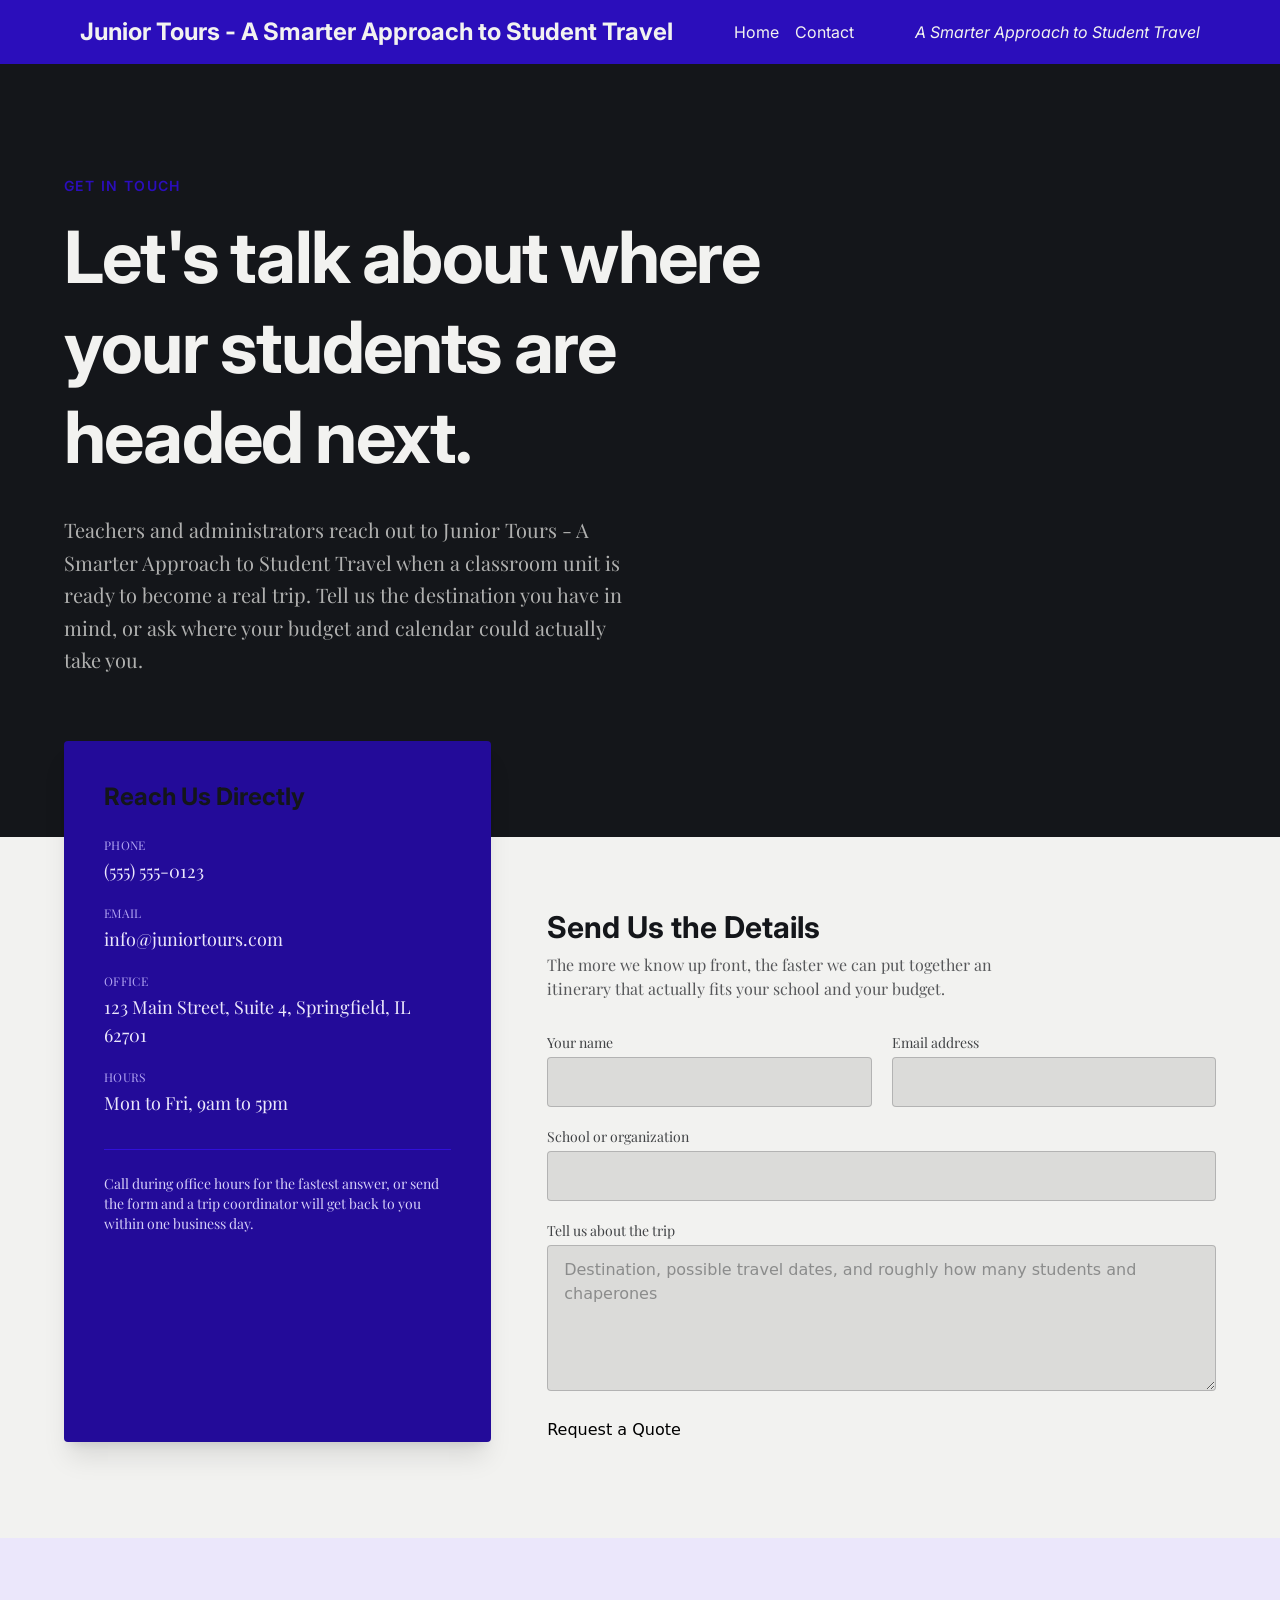
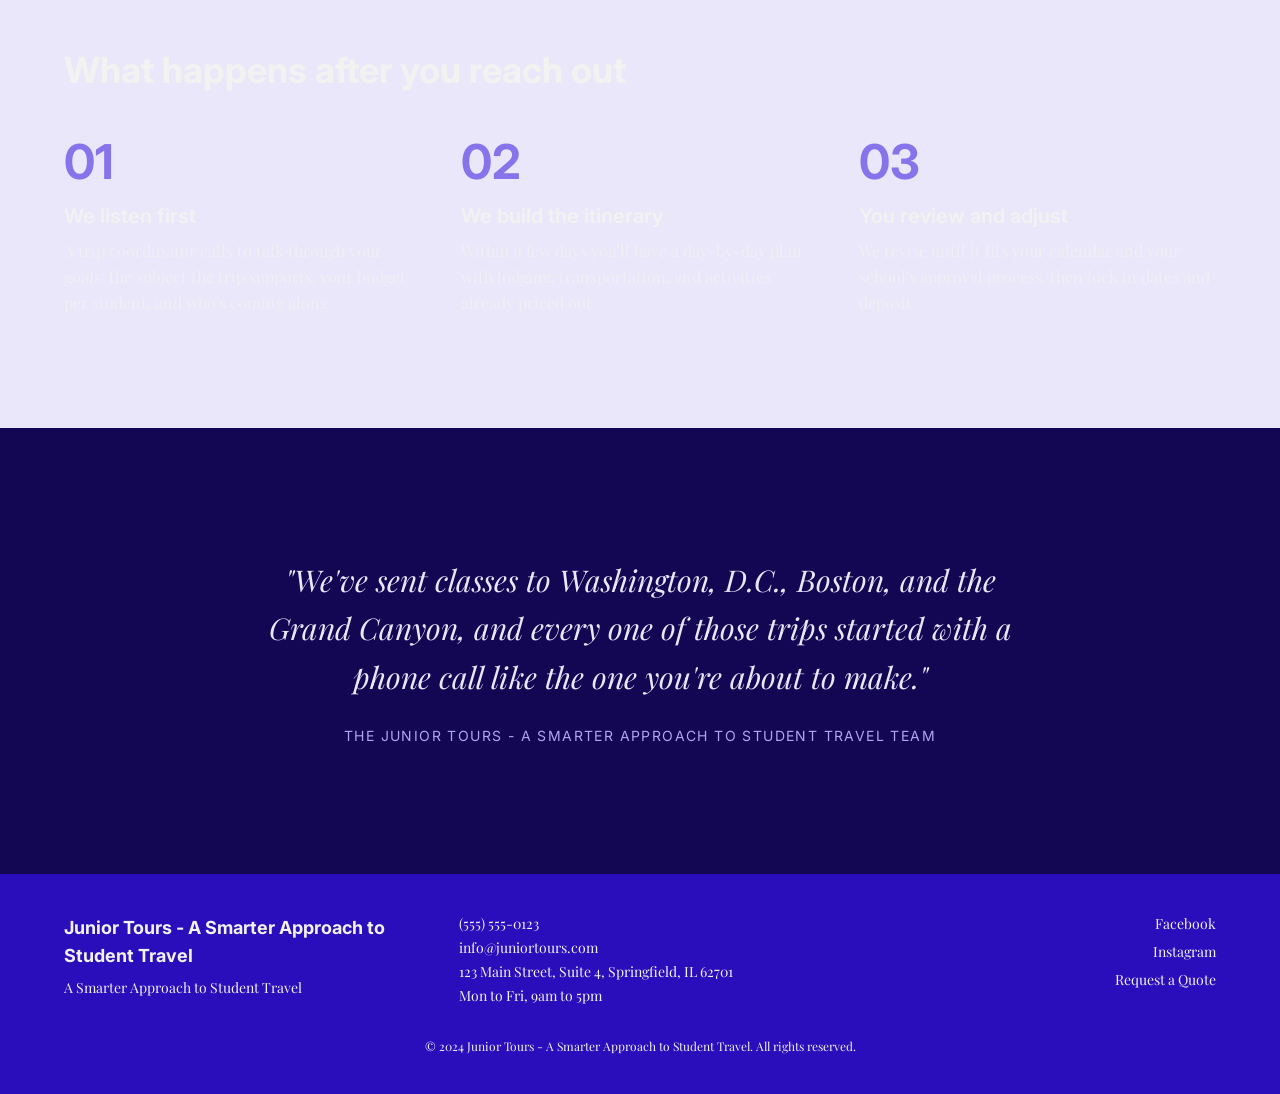
==== commit f2fae994: "Update the site theme via the Tibly widget" ====
--- a/contact.html
+++ b/contact.html
@@ -14,7 +14,7 @@
 <link rel="preconnect" href="https://fonts.googleapis.com"/>
 <link rel="preconnect" href="https://fonts.gstatic.com" crossorigin=""/>
 <link href="https://fonts.googleapis.com/css2?family=Inter:wght@400;600;700&amp;family=Playfair+Display:wght@400;600;700&amp;display=swap" rel="stylesheet"/>
-<link rel="stylesheet" href="/styles.css?v=c85c1896"/>
+<link rel="stylesheet" href="/styles.css?v=978a018c"/>
 </head>
 <body>
 <!-- block:header -->
--- a/styles.css
+++ b/styles.css
@@ -1,2 +1,2 @@
 /*! tailwindcss v4.3.2 | MIT License | https://tailwindcss.com */
-@layer properties{@supports (((-webkit-hyphens:none)) and (not (margin-trim:inline))) or ((-moz-orient:inline) and (not (color:rgb(from red r g b)))){*,:before,:after,::backdrop{--tw-space-y-reverse:0;--tw-border-style:solid;--tw-leading:initial;--tw-font-weight:initial;--tw-tracking:initial;--tw-shadow:0 0 #0000;--tw-shadow-color:initial;--tw-shadow-alpha:100%;--tw-inset-shadow:0 0 #0000;--tw-inset-shadow-color:initial;--tw-inset-shadow-alpha:100%;--tw-ring-color:initial;--tw-ring-shadow:0 0 #0000;--tw-inset-ring-color:initial;--tw-inset-ring-shadow:0 0 #0000;--tw-ring-inset:initial;--tw-ring-offset-width:0px;--tw-ring-offset-color:#fff;--tw-ring-offset-shadow:0 0 #0000}}}@layer theme{:root,:host{--font-sans:ui-sans-serif, system-ui, sans-serif, "Apple Color Emoji", "Segoe UI Emoji", "Segoe UI Symbol", "Noto Color Emoji";--font-mono:ui-monospace, SFMono-Regular, Menlo, Monaco, Consolas, "Liberation Mono", "Courier New", monospace;--spacing:.25rem;--container-md:28rem;--container-xl:36rem;--container-2xl:42rem;--container-3xl:48rem;--container-4xl:56rem;--container-5xl:64rem;--container-6xl:72rem;--text-xs:.75rem;--text-xs--line-height:calc(1 / .75);--text-sm:.875rem;--text-sm--line-height:calc(1.25 / .875);--text-base:1rem;--text-base--line-height:calc(1.5 / 1);--text-lg:1.125rem;--text-lg--line-height:calc(1.75 / 1.125);--text-xl:1.25rem;--text-xl--line-height:calc(1.75 / 1.25);--text-2xl:1.5rem;--text-2xl--line-height:calc(2 / 1.5);--text-3xl:1.875rem;--text-3xl--line-height:calc(2.25 / 1.875);--text-4xl:2.25rem;--text-4xl--line-height:calc(2.5 / 2.25);--text-5xl:3rem;--text-5xl--line-height:1;--text-6xl:3.75rem;--text-6xl--line-height:1;--text-7xl:4.5rem;--text-7xl--line-height:1;--text-8xl:6rem;--text-8xl--line-height:1;--font-weight-semibold:600;--font-weight-bold:700;--tracking-tight:-.025em;--tracking-wide:.025em;--tracking-widest:.1em;--leading-tight:1.25;--leading-relaxed:1.625;--default-transition-duration:.15s;--default-transition-timing-function:cubic-bezier(.4, 0, .2, 1);--default-font-family:var(--font-sans);--default-mono-font-family:var(--font-mono);--color-brand-50:#ebe7fb;--color-brand-100:#d6cff8;--color-brand-200:#b1a4f1;--color-brand-300:#8874ea;--color-brand-400:#5b40e1;--color-brand-500:#3210da;--color-brand-600:#2b0ebb;--color-brand-700:#230b99;--color-brand-800:#1b0976;--color-brand-900:#130653;--color-surface:#fff;--color-ink:#161616;--font-display:"Inter", serif;--font-body:"Playfair Display", sans-serif;--radius-DEFAULT:10px}}@layer base{*,:after,:before,::backdrop{box-sizing:border-box;border:0 solid;margin:0;padding:0}::file-selector-button{box-sizing:border-box;border:0 solid;margin:0;padding:0}html,:host{-webkit-text-size-adjust:100%;tab-size:4;line-height:1.5;font-family:var(--default-font-family,ui-sans-serif, system-ui, sans-serif, "Apple Color Emoji", "Segoe UI Emoji", "Segoe UI Symbol", "Noto Color Emoji");font-feature-settings:var(--default-font-feature-settings,normal);font-variation-settings:var(--default-font-variation-settings,normal);-webkit-tap-highlight-color:transparent}hr{height:0;color:inherit;border-top-width:1px}abbr:where([title]){-webkit-text-decoration:underline dotted;text-decoration:underline dotted}h1,h2,h3,h4,h5,h6{font-size:inherit;font-weight:inherit}a{color:inherit;-webkit-text-decoration:inherit;-webkit-text-decoration:inherit;-webkit-text-decoration:inherit;text-decoration:inherit}b,strong{font-weight:bolder}code,kbd,samp,pre{font-family:var(--default-mono-font-family,ui-monospace, SFMono-Regular, Menlo, Monaco, Consolas, "Liberation Mono", "Courier New", monospace);font-feature-settings:var(--default-mono-font-feature-settings,normal);font-variation-settings:var(--default-mono-font-variation-settings,normal);font-size:1em}small{font-size:80%}sub,sup{vertical-align:baseline;font-size:75%;line-height:0;position:relative}sub{bottom:-.25em}sup{top:-.5em}table{text-indent:0;border-color:inherit;border-collapse:collapse}:-moz-focusring{outline:auto}progress{vertical-align:baseline}summary{display:list-item}ol,ul,menu{list-style:none}img,svg,video,canvas,audio,iframe,embed,object{vertical-align:middle;display:block}img,video{max-width:100%;height:auto}button,input,select,optgroup,textarea{font:inherit;font-feature-settings:inherit;font-variation-settings:inherit;letter-spacing:inherit;color:inherit;opacity:1;background-color:#0000;border-radius:0}::file-selector-button{font:inherit;font-feature-settings:inherit;font-variation-settings:inherit;letter-spacing:inherit;color:inherit;opacity:1;background-color:#0000;border-radius:0}:where(select:is([multiple],[size])) optgroup{font-weight:bolder}:where(select:is([multiple],[size])) optgroup option{padding-inline-start:20px}::file-selector-button{margin-inline-end:4px}::placeholder{opacity:1}@supports (not ((-webkit-appearance:-apple-pay-button))) or (contain-intrinsic-size:1px){::placeholder{color:currentColor}@supports (color:color-mix(in lab, red, red)){::placeholder{color:color-mix(in oklab, currentcolor 50%, transparent)}}}textarea{resize:vertical}::-webkit-search-decoration{-webkit-appearance:none}::-webkit-date-and-time-value{min-height:1lh;text-align:inherit}::-webkit-datetime-edit{display:inline-flex}::-webkit-datetime-edit-fields-wrapper{padding:0}::-webkit-datetime-edit{padding-block:0}::-webkit-datetime-edit-year-field{padding-block:0}::-webkit-datetime-edit-month-field{padding-block:0}::-webkit-datetime-edit-day-field{padding-block:0}::-webkit-datetime-edit-hour-field{padding-block:0}::-webkit-datetime-edit-minute-field{padding-block:0}::-webkit-datetime-edit-second-field{padding-block:0}::-webkit-datetime-edit-millisecond-field{padding-block:0}::-webkit-datetime-edit-meridiem-field{padding-block:0}::-webkit-calendar-picker-indicator{line-height:1}:-moz-ui-invalid{box-shadow:none}button,input:where([type=button],[type=reset],[type=submit]){appearance:button}::file-selector-button{appearance:button}::-webkit-inner-spin-button{height:auto}::-webkit-outer-spin-button{height:auto}[hidden]:where(:not([hidden=until-found])){display:none!important}}@layer components;@layer utilities{.relative{position:relative}.z-10{z-index:10}.mx-auto{margin-inline:auto}.-mt-24{margin-top:calc(var(--spacing) * -24)}.mt-2{margin-top:calc(var(--spacing) * 2)}.mt-3{margin-top:calc(var(--spacing) * 3)}.mt-4{margin-top:calc(var(--spacing) * 4)}.mt-5{margin-top:calc(var(--spacing) * 5)}.mt-6{margin-top:calc(var(--spacing) * 6)}.mt-8{margin-top:calc(var(--spacing) * 8)}.mt-10{margin-top:calc(var(--spacing) * 10)}.mb-1{margin-bottom:var(--spacing)}.mb-2{margin-bottom:calc(var(--spacing) * 2)}.mb-4{margin-bottom:calc(var(--spacing) * 4)}.mb-6{margin-bottom:calc(var(--spacing) * 6)}.mb-8{margin-bottom:calc(var(--spacing) * 8)}.mb-12{margin-bottom:calc(var(--spacing) * 12)}.block{display:block}.flex{display:flex}.grid{display:grid}.hidden{display:none}.aspect-\[4\/3\]{aspect-ratio:4/3}.w-full{width:100%}.max-w-2xl{max-width:var(--container-2xl)}.max-w-3xl{max-width:var(--container-3xl)}.max-w-4xl{max-width:var(--container-4xl)}.max-w-5xl{max-width:var(--container-5xl)}.max-w-6xl{max-width:var(--container-6xl)}.max-w-md{max-width:var(--container-md)}.max-w-prose{max-width:65ch}.max-w-xl{max-width:var(--container-xl)}.flex-1{flex:1}.flex-col{flex-direction:column}.items-center{align-items:center}.items-start{align-items:flex-start}.justify-between{justify-content:space-between}.justify-center{justify-content:center}.gap-2{gap:calc(var(--spacing) * 2)}.gap-4{gap:calc(var(--spacing) * 4)}.gap-5{gap:calc(var(--spacing) * 5)}.gap-8{gap:calc(var(--spacing) * 8)}.gap-10{gap:calc(var(--spacing) * 10)}.gap-12{gap:calc(var(--spacing) * 12)}:where(.space-y-1>:not(:last-child)){--tw-space-y-reverse:0;margin-block-start:calc(var(--spacing) * var(--tw-space-y-reverse));margin-block-end:calc(var(--spacing) * calc(1 - var(--tw-space-y-reverse)))}:where(.space-y-2>:not(:last-child)){--tw-space-y-reverse:0;margin-block-start:calc(calc(var(--spacing) * 2) * var(--tw-space-y-reverse));margin-block-end:calc(calc(var(--spacing) * 2) * calc(1 - var(--tw-space-y-reverse)))}:where(.space-y-5>:not(:last-child)){--tw-space-y-reverse:0;margin-block-start:calc(calc(var(--spacing) * 5) * var(--tw-space-y-reverse));margin-block-end:calc(calc(var(--spacing) * 5) * calc(1 - var(--tw-space-y-reverse)))}.overflow-hidden{overflow:hidden}.rounded{border-radius:.25rem}.border{border-style:var(--tw-border-style);border-width:1px}.border-t{border-top-style:var(--tw-border-style);border-top-width:1px}.border-brand-100{border-color:var(--color-brand-100)}.border-brand-200{border-color:var(--color-brand-200)}.border-brand-500{border-color:var(--color-brand-500)}.border-surface\/20{border-color:#fff3}@supports (color:color-mix(in lab, red, red)){.border-surface\/20{border-color:color-mix(in oklab, var(--color-surface) 20%, transparent)}}.bg-brand-50{background-color:var(--color-brand-50)}.bg-brand-600{background-color:var(--color-brand-600)}.bg-brand-700{background-color:var(--color-brand-700)}.bg-brand-800{background-color:var(--color-brand-800)}.bg-brand-900{background-color:var(--color-brand-900)}.bg-ink{background-color:var(--color-ink)}.bg-surface{background-color:var(--color-surface)}.bg-surface\/10{background-color:#ffffff1a}@supports (color:color-mix(in lab, red, red)){.bg-surface\/10{background-color:color-mix(in oklab, var(--color-surface) 10%, transparent)}}.object-cover{object-fit:cover}.p-4{padding:calc(var(--spacing) * 4)}.p-6{padding:calc(var(--spacing) * 6)}.p-8{padding:calc(var(--spacing) * 8)}.px-3{padding-inline:calc(var(--spacing) * 3)}.px-4{padding-inline:calc(var(--spacing) * 4)}.py-2{padding-block:calc(var(--spacing) * 2)}.py-3{padding-block:calc(var(--spacing) * 3)}.py-4{padding-block:calc(var(--spacing) * 4)}.py-10{padding-block:calc(var(--spacing) * 10)}.py-20{padding-block:calc(var(--spacing) * 20)}.py-24{padding-block:calc(var(--spacing) * 24)}.pt-4{padding-top:calc(var(--spacing) * 4)}.pt-6{padding-top:calc(var(--spacing) * 6)}.pt-8{padding-top:calc(var(--spacing) * 8)}.pt-20{padding-top:calc(var(--spacing) * 20)}.pb-0{padding-bottom:0}.pb-24{padding-bottom:calc(var(--spacing) * 24)}.pb-32{padding-bottom:calc(var(--spacing) * 32)}.text-center{text-align:center}.font-body{font-family:var(--font-body)}.font-display{font-family:var(--font-display)}.text-2xl{font-size:var(--text-2xl);line-height:var(--tw-leading,var(--text-2xl--line-height))}.text-3xl{font-size:var(--text-3xl);line-height:var(--tw-leading,var(--text-3xl--line-height))}.text-4xl{font-size:var(--text-4xl);line-height:var(--tw-leading,var(--text-4xl--line-height))}.text-5xl{font-size:var(--text-5xl);line-height:var(--tw-leading,var(--text-5xl--line-height))}.text-base{font-size:var(--text-base);line-height:var(--tw-leading,var(--text-base--line-height))}.text-lg{font-size:var(--text-lg);line-height:var(--tw-leading,var(--text-lg--line-height))}.text-sm{font-size:var(--text-sm);line-height:var(--tw-leading,var(--text-sm--line-height))}.text-xl{font-size:var(--text-xl);line-height:var(--tw-leading,var(--text-xl--line-height))}.text-xs{font-size:var(--text-xs);line-height:var(--tw-leading,var(--text-xs--line-height))}.leading-\[0\.95\]{--tw-leading:.95;line-height:.95}.leading-relaxed{--tw-leading:var(--leading-relaxed);line-height:var(--leading-relaxed)}.leading-tight{--tw-leading:var(--leading-tight);line-height:var(--leading-tight)}.font-bold{--tw-font-weight:var(--font-weight-bold);font-weight:var(--font-weight-bold)}.font-semibold{--tw-font-weight:var(--font-weight-semibold);font-weight:var(--font-weight-semibold)}.tracking-\[0\.2em\]{--tw-tracking:.2em;letter-spacing:.2em}.tracking-tight{--tw-tracking:var(--tracking-tight);letter-spacing:var(--tracking-tight)}.tracking-wide{--tw-tracking:var(--tracking-wide);letter-spacing:var(--tracking-wide)}.tracking-widest{--tw-tracking:var(--tracking-widest);letter-spacing:var(--tracking-widest)}.text-brand-50{color:var(--color-brand-50)}.text-brand-100{color:var(--color-brand-100)}.text-brand-200{color:var(--color-brand-200)}.text-brand-300{color:var(--color-brand-300)}.text-brand-500{color:var(--color-brand-500)}.text-brand-600{color:var(--color-brand-600)}.text-ink{color:var(--color-ink)}.text-ink\/70{color:#161616b3}@supports (color:color-mix(in lab, red, red)){.text-ink\/70{color:color-mix(in oklab, var(--color-ink) 70%, transparent)}}.text-ink\/80{color:#161616cc}@supports (color:color-mix(in lab, red, red)){.text-ink\/80{color:color-mix(in oklab, var(--color-ink) 80%, transparent)}}.text-surface{color:var(--color-surface)}.text-surface\/70{color:#ffffffb3}@supports (color:color-mix(in lab, red, red)){.text-surface\/70{color:color-mix(in oklab, var(--color-surface) 70%, transparent)}}.text-surface\/80{color:#fffc}@supports (color:color-mix(in lab, red, red)){.text-surface\/80{color:color-mix(in oklab, var(--color-surface) 80%, transparent)}}.uppercase{text-transform:uppercase}.italic{font-style:italic}.underline{text-decoration-line:underline}.decoration-transparent{text-decoration-color:#0000}.underline-offset-4{text-underline-offset:4px}.shadow-sm{--tw-shadow:0 1px 3px 0 var(--tw-shadow-color,#0000001a), 0 1px 2px -1px var(--tw-shadow-color,#0000001a);box-shadow:var(--tw-inset-shadow), var(--tw-inset-ring-shadow), var(--tw-ring-offset-shadow), var(--tw-ring-shadow), var(--tw-shadow)}.shadow-xl{--tw-shadow:0 20px 25px -5px var(--tw-shadow-color,#0000001a), 0 8px 10px -6px var(--tw-shadow-color,#0000001a);box-shadow:var(--tw-inset-shadow), var(--tw-inset-ring-shadow), var(--tw-ring-offset-shadow), var(--tw-ring-shadow), var(--tw-shadow)}.transition{transition-property:color,background-color,border-color,outline-color,text-decoration-color,fill,stroke,--tw-gradient-from,--tw-gradient-via,--tw-gradient-to,opacity,box-shadow,transform,translate,scale,rotate,filter,-webkit-backdrop-filter,backdrop-filter,display,content-visibility,overlay,pointer-events;transition-timing-function:var(--tw-ease,var(--default-transition-timing-function));transition-duration:var(--tw-duration,var(--default-transition-duration))}.transition-colors{transition-property:color,background-color,border-color,outline-color,text-decoration-color,fill,stroke,--tw-gradient-from,--tw-gradient-via,--tw-gradient-to;transition-timing-function:var(--tw-ease,var(--default-transition-timing-function));transition-duration:var(--tw-duration,var(--default-transition-duration))}.placeholder\:text-surface\/40::placeholder{color:#fff6}@supports (color:color-mix(in lab, red, red)){.placeholder\:text-surface\/40::placeholder{color:color-mix(in oklab, var(--color-surface) 40%, transparent)}}@media (hover:hover){.hover\:text-brand-800:hover{color:var(--color-brand-800)}.hover\:text-surface:hover{color:var(--color-surface)}.hover\:underline:hover{text-decoration-line:underline}.hover\:decoration-brand-800:hover{-webkit-text-decoration-color:var(--color-brand-800);-webkit-text-decoration-color:var(--color-brand-800);text-decoration-color:var(--color-brand-800)}}.focus\:ring-2:focus{--tw-ring-shadow:var(--tw-ring-inset,) 0 0 0 calc(2px + var(--tw-ring-offset-width)) var(--tw-ring-color,currentcolor);box-shadow:var(--tw-inset-shadow), var(--tw-inset-ring-shadow), var(--tw-ring-offset-shadow), var(--tw-ring-shadow), var(--tw-shadow)}.focus\:ring-brand-300:focus{--tw-ring-color:var(--color-brand-300)}.focus\:ring-brand-400:focus{--tw-ring-color:var(--color-brand-400)}.focus\:outline-none:focus{--tw-outline-style:none;outline-style:none}@media (min-width:40rem){.sm\:-mt-32{margin-top:calc(var(--spacing) * -32)}.sm\:grid-cols-2{grid-template-columns:repeat(2,minmax(0,1fr))}.sm\:grid-cols-3{grid-template-columns:repeat(3,minmax(0,1fr))}.sm\:flex-row{flex-direction:row}.sm\:items-end{align-items:flex-end}.sm\:p-8{padding:calc(var(--spacing) * 8)}.sm\:p-10{padding:calc(var(--spacing) * 10)}.sm\:py-28{padding-block:calc(var(--spacing) * 28)}.sm\:py-32{padding-block:calc(var(--spacing) * 32)}.sm\:pt-28{padding-top:calc(var(--spacing) * 28)}.sm\:pb-40{padding-bottom:calc(var(--spacing) * 40)}.sm\:text-right{text-align:right}.sm\:text-2xl{font-size:var(--text-2xl);line-height:var(--tw-leading,var(--text-2xl--line-height))}.sm\:text-3xl{font-size:var(--text-3xl);line-height:var(--tw-leading,var(--text-3xl--line-height))}.sm\:text-4xl{font-size:var(--text-4xl);line-height:var(--tw-leading,var(--text-4xl--line-height))}.sm\:text-5xl{font-size:var(--text-5xl);line-height:var(--tw-leading,var(--text-5xl--line-height))}.sm\:text-6xl{font-size:var(--text-6xl);line-height:var(--tw-leading,var(--text-6xl--line-height))}.sm\:text-base{font-size:var(--text-base);line-height:var(--tw-leading,var(--text-base--line-height))}.sm\:text-lg{font-size:var(--text-lg);line-height:var(--tw-leading,var(--text-lg--line-height))}.sm\:text-sm{font-size:var(--text-sm);line-height:var(--tw-leading,var(--text-sm--line-height))}.sm\:text-xl{font-size:var(--text-xl);line-height:var(--tw-leading,var(--text-xl--line-height))}}@media (min-width:48rem){.md\:grid-cols-\[1fr_2fr\]{grid-template-columns:1fr 2fr}.md\:gap-16{gap:calc(var(--spacing) * 16)}.md\:py-28{padding-block:calc(var(--spacing) * 28)}.md\:py-32{padding-block:calc(var(--spacing) * 32)}.md\:text-4xl{font-size:var(--text-4xl);line-height:var(--tw-leading,var(--text-4xl--line-height))}.md\:text-7xl{font-size:var(--text-7xl);line-height:var(--tw-leading,var(--text-7xl--line-height))}.md\:text-8xl{font-size:var(--text-8xl);line-height:var(--tw-leading,var(--text-8xl--line-height))}}@media (min-width:64rem){.lg\:col-span-2{grid-column:span 2/span 2}.lg\:col-span-3{grid-column:span 3/span 3}.lg\:grid-cols-2{grid-template-columns:repeat(2,minmax(0,1fr))}.lg\:grid-cols-3{grid-template-columns:repeat(3,minmax(0,1fr))}.lg\:grid-cols-5{grid-template-columns:repeat(5,minmax(0,1fr))}.lg\:gap-14{gap:calc(var(--spacing) * 14)}.lg\:gap-16{gap:calc(var(--spacing) * 16)}.lg\:pt-10{padding-top:calc(var(--spacing) * 10)}}}@property --tw-space-y-reverse{syntax:"*";inherits:false;initial-value:0}@property --tw-border-style{syntax:"*";inherits:false;initial-value:solid}@property --tw-leading{syntax:"*";inherits:false}@property --tw-font-weight{syntax:"*";inherits:false}@property --tw-tracking{syntax:"*";inherits:false}@property --tw-shadow{syntax:"*";inherits:false;initial-value:0 0 #0000}@property --tw-shadow-color{syntax:"*";inherits:false}@property --tw-shadow-alpha{syntax:"<percentage>";inherits:false;initial-value:100%}@property --tw-inset-shadow{syntax:"*";inherits:false;initial-value:0 0 #0000}@property --tw-inset-shadow-color{syntax:"*";inherits:false}@property --tw-inset-shadow-alpha{syntax:"<percentage>";inherits:false;initial-value:100%}@property --tw-ring-color{syntax:"*";inherits:false}@property --tw-ring-shadow{syntax:"*";inherits:false;initial-value:0 0 #0000}@property --tw-inset-ring-color{syntax:"*";inherits:false}@property --tw-inset-ring-shadow{syntax:"*";inherits:false;initial-value:0 0 #0000}@property --tw-ring-inset{syntax:"*";inherits:false}@property --tw-ring-offset-width{syntax:"<length>";inherits:false;initial-value:0}@property --tw-ring-offset-color{syntax:"*";inherits:false;initial-value:#fff}@property --tw-ring-offset-shadow{syntax:"*";inherits:false;initial-value:0 0 #0000}+@layer properties{@supports (((-webkit-hyphens:none)) and (not (margin-trim:inline))) or ((-moz-orient:inline) and (not (color:rgb(from red r g b)))){*,:before,:after,::backdrop{--tw-space-y-reverse:0;--tw-border-style:solid;--tw-leading:initial;--tw-font-weight:initial;--tw-tracking:initial;--tw-shadow:0 0 #0000;--tw-shadow-color:initial;--tw-shadow-alpha:100%;--tw-inset-shadow:0 0 #0000;--tw-inset-shadow-color:initial;--tw-inset-shadow-alpha:100%;--tw-ring-color:initial;--tw-ring-shadow:0 0 #0000;--tw-inset-ring-color:initial;--tw-inset-ring-shadow:0 0 #0000;--tw-ring-inset:initial;--tw-ring-offset-width:0px;--tw-ring-offset-color:#fff;--tw-ring-offset-shadow:0 0 #0000}}}@layer theme{:root,:host{--font-sans:ui-sans-serif, system-ui, sans-serif, "Apple Color Emoji", "Segoe UI Emoji", "Segoe UI Symbol", "Noto Color Emoji";--font-mono:ui-monospace, SFMono-Regular, Menlo, Monaco, Consolas, "Liberation Mono", "Courier New", monospace;--spacing:.25rem;--container-md:28rem;--container-xl:36rem;--container-2xl:42rem;--container-3xl:48rem;--container-4xl:56rem;--container-5xl:64rem;--container-6xl:72rem;--text-xs:.75rem;--text-xs--line-height:calc(1 / .75);--text-sm:.875rem;--text-sm--line-height:calc(1.25 / .875);--text-base:1rem;--text-base--line-height:calc(1.5 / 1);--text-lg:1.125rem;--text-lg--line-height:calc(1.75 / 1.125);--text-xl:1.25rem;--text-xl--line-height:calc(1.75 / 1.25);--text-2xl:1.5rem;--text-2xl--line-height:calc(2 / 1.5);--text-3xl:1.875rem;--text-3xl--line-height:calc(2.25 / 1.875);--text-4xl:2.25rem;--text-4xl--line-height:calc(2.5 / 2.25);--text-5xl:3rem;--text-5xl--line-height:1;--text-6xl:3.75rem;--text-6xl--line-height:1;--text-7xl:4.5rem;--text-7xl--line-height:1;--text-8xl:6rem;--text-8xl--line-height:1;--font-weight-semibold:600;--font-weight-bold:700;--tracking-tight:-.025em;--tracking-wide:.025em;--tracking-widest:.1em;--leading-tight:1.25;--leading-relaxed:1.625;--default-transition-duration:.15s;--default-transition-timing-function:cubic-bezier(.4, 0, .2, 1);--default-font-family:var(--font-sans);--default-mono-font-family:var(--font-mono);--color-brand-50:#ebe7fb;--color-brand-100:#d6cff8;--color-brand-200:#b1a4f1;--color-brand-300:#8874ea;--color-brand-400:#5b40e1;--color-brand-500:#3210da;--color-brand-600:#2b0ebb;--color-brand-700:#230b99;--color-brand-800:#1b0976;--color-brand-900:#130653;--color-surface:#14161a;--color-ink:#f2f2f0;--font-display:"Inter", serif;--font-body:"Playfair Display", sans-serif;--radius-DEFAULT:10px}}@layer base{*,:after,:before,::backdrop{box-sizing:border-box;border:0 solid;margin:0;padding:0}::file-selector-button{box-sizing:border-box;border:0 solid;margin:0;padding:0}html,:host{-webkit-text-size-adjust:100%;tab-size:4;line-height:1.5;font-family:var(--default-font-family,ui-sans-serif, system-ui, sans-serif, "Apple Color Emoji", "Segoe UI Emoji", "Segoe UI Symbol", "Noto Color Emoji");font-feature-settings:var(--default-font-feature-settings,normal);font-variation-settings:var(--default-font-variation-settings,normal);-webkit-tap-highlight-color:transparent}hr{height:0;color:inherit;border-top-width:1px}abbr:where([title]){-webkit-text-decoration:underline dotted;text-decoration:underline dotted}h1,h2,h3,h4,h5,h6{font-size:inherit;font-weight:inherit}a{color:inherit;-webkit-text-decoration:inherit;-webkit-text-decoration:inherit;-webkit-text-decoration:inherit;text-decoration:inherit}b,strong{font-weight:bolder}code,kbd,samp,pre{font-family:var(--default-mono-font-family,ui-monospace, SFMono-Regular, Menlo, Monaco, Consolas, "Liberation Mono", "Courier New", monospace);font-feature-settings:var(--default-mono-font-feature-settings,normal);font-variation-settings:var(--default-mono-font-variation-settings,normal);font-size:1em}small{font-size:80%}sub,sup{vertical-align:baseline;font-size:75%;line-height:0;position:relative}sub{bottom:-.25em}sup{top:-.5em}table{text-indent:0;border-color:inherit;border-collapse:collapse}:-moz-focusring{outline:auto}progress{vertical-align:baseline}summary{display:list-item}ol,ul,menu{list-style:none}img,svg,video,canvas,audio,iframe,embed,object{vertical-align:middle;display:block}img,video{max-width:100%;height:auto}button,input,select,optgroup,textarea{font:inherit;font-feature-settings:inherit;font-variation-settings:inherit;letter-spacing:inherit;color:inherit;opacity:1;background-color:#0000;border-radius:0}::file-selector-button{font:inherit;font-feature-settings:inherit;font-variation-settings:inherit;letter-spacing:inherit;color:inherit;opacity:1;background-color:#0000;border-radius:0}:where(select:is([multiple],[size])) optgroup{font-weight:bolder}:where(select:is([multiple],[size])) optgroup option{padding-inline-start:20px}::file-selector-button{margin-inline-end:4px}::placeholder{opacity:1}@supports (not ((-webkit-appearance:-apple-pay-button))) or (contain-intrinsic-size:1px){::placeholder{color:currentColor}@supports (color:color-mix(in lab, red, red)){::placeholder{color:color-mix(in oklab, currentcolor 50%, transparent)}}}textarea{resize:vertical}::-webkit-search-decoration{-webkit-appearance:none}::-webkit-date-and-time-value{min-height:1lh;text-align:inherit}::-webkit-datetime-edit{display:inline-flex}::-webkit-datetime-edit-fields-wrapper{padding:0}::-webkit-datetime-edit{padding-block:0}::-webkit-datetime-edit-year-field{padding-block:0}::-webkit-datetime-edit-month-field{padding-block:0}::-webkit-datetime-edit-day-field{padding-block:0}::-webkit-datetime-edit-hour-field{padding-block:0}::-webkit-datetime-edit-minute-field{padding-block:0}::-webkit-datetime-edit-second-field{padding-block:0}::-webkit-datetime-edit-millisecond-field{padding-block:0}::-webkit-datetime-edit-meridiem-field{padding-block:0}::-webkit-calendar-picker-indicator{line-height:1}:-moz-ui-invalid{box-shadow:none}button,input:where([type=button],[type=reset],[type=submit]){appearance:button}::file-selector-button{appearance:button}::-webkit-inner-spin-button{height:auto}::-webkit-outer-spin-button{height:auto}[hidden]:where(:not([hidden=until-found])){display:none!important}}@layer components;@layer utilities{.relative{position:relative}.z-10{z-index:10}.mx-auto{margin-inline:auto}.-mt-24{margin-top:calc(var(--spacing) * -24)}.mt-2{margin-top:calc(var(--spacing) * 2)}.mt-3{margin-top:calc(var(--spacing) * 3)}.mt-4{margin-top:calc(var(--spacing) * 4)}.mt-5{margin-top:calc(var(--spacing) * 5)}.mt-6{margin-top:calc(var(--spacing) * 6)}.mt-8{margin-top:calc(var(--spacing) * 8)}.mt-10{margin-top:calc(var(--spacing) * 10)}.mb-1{margin-bottom:var(--spacing)}.mb-2{margin-bottom:calc(var(--spacing) * 2)}.mb-4{margin-bottom:calc(var(--spacing) * 4)}.mb-6{margin-bottom:calc(var(--spacing) * 6)}.mb-8{margin-bottom:calc(var(--spacing) * 8)}.mb-12{margin-bottom:calc(var(--spacing) * 12)}.block{display:block}.flex{display:flex}.grid{display:grid}.hidden{display:none}.aspect-\[4\/3\]{aspect-ratio:4/3}.w-full{width:100%}.max-w-2xl{max-width:var(--container-2xl)}.max-w-3xl{max-width:var(--container-3xl)}.max-w-4xl{max-width:var(--container-4xl)}.max-w-5xl{max-width:var(--container-5xl)}.max-w-6xl{max-width:var(--container-6xl)}.max-w-md{max-width:var(--container-md)}.max-w-prose{max-width:65ch}.max-w-xl{max-width:var(--container-xl)}.flex-1{flex:1}.flex-col{flex-direction:column}.items-center{align-items:center}.items-start{align-items:flex-start}.justify-between{justify-content:space-between}.justify-center{justify-content:center}.gap-2{gap:calc(var(--spacing) * 2)}.gap-4{gap:calc(var(--spacing) * 4)}.gap-5{gap:calc(var(--spacing) * 5)}.gap-8{gap:calc(var(--spacing) * 8)}.gap-10{gap:calc(var(--spacing) * 10)}.gap-12{gap:calc(var(--spacing) * 12)}:where(.space-y-1>:not(:last-child)){--tw-space-y-reverse:0;margin-block-start:calc(var(--spacing) * var(--tw-space-y-reverse));margin-block-end:calc(var(--spacing) * calc(1 - var(--tw-space-y-reverse)))}:where(.space-y-2>:not(:last-child)){--tw-space-y-reverse:0;margin-block-start:calc(calc(var(--spacing) * 2) * var(--tw-space-y-reverse));margin-block-end:calc(calc(var(--spacing) * 2) * calc(1 - var(--tw-space-y-reverse)))}:where(.space-y-5>:not(:last-child)){--tw-space-y-reverse:0;margin-block-start:calc(calc(var(--spacing) * 5) * var(--tw-space-y-reverse));margin-block-end:calc(calc(var(--spacing) * 5) * calc(1 - var(--tw-space-y-reverse)))}.overflow-hidden{overflow:hidden}.rounded{border-radius:.25rem}.border{border-style:var(--tw-border-style);border-width:1px}.border-t{border-top-style:var(--tw-border-style);border-top-width:1px}.border-brand-100{border-color:var(--color-brand-100)}.border-brand-200{border-color:var(--color-brand-200)}.border-brand-500{border-color:var(--color-brand-500)}.border-surface\/20{border-color:#14161a33}@supports (color:color-mix(in lab, red, red)){.border-surface\/20{border-color:color-mix(in oklab, var(--color-surface) 20%, transparent)}}.bg-brand-50{background-color:var(--color-brand-50)}.bg-brand-600{background-color:var(--color-brand-600)}.bg-brand-700{background-color:var(--color-brand-700)}.bg-brand-800{background-color:var(--color-brand-800)}.bg-brand-900{background-color:var(--color-brand-900)}.bg-ink{background-color:var(--color-ink)}.bg-surface{background-color:var(--color-surface)}.bg-surface\/10{background-color:#14161a1a}@supports (color:color-mix(in lab, red, red)){.bg-surface\/10{background-color:color-mix(in oklab, var(--color-surface) 10%, transparent)}}.object-cover{object-fit:cover}.p-4{padding:calc(var(--spacing) * 4)}.p-6{padding:calc(var(--spacing) * 6)}.p-8{padding:calc(var(--spacing) * 8)}.px-3{padding-inline:calc(var(--spacing) * 3)}.px-4{padding-inline:calc(var(--spacing) * 4)}.py-2{padding-block:calc(var(--spacing) * 2)}.py-3{padding-block:calc(var(--spacing) * 3)}.py-4{padding-block:calc(var(--spacing) * 4)}.py-10{padding-block:calc(var(--spacing) * 10)}.py-20{padding-block:calc(var(--spacing) * 20)}.py-24{padding-block:calc(var(--spacing) * 24)}.pt-4{padding-top:calc(var(--spacing) * 4)}.pt-6{padding-top:calc(var(--spacing) * 6)}.pt-8{padding-top:calc(var(--spacing) * 8)}.pt-20{padding-top:calc(var(--spacing) * 20)}.pb-0{padding-bottom:0}.pb-24{padding-bottom:calc(var(--spacing) * 24)}.pb-32{padding-bottom:calc(var(--spacing) * 32)}.text-center{text-align:center}.font-body{font-family:var(--font-body)}.font-display{font-family:var(--font-display)}.text-2xl{font-size:var(--text-2xl);line-height:var(--tw-leading,var(--text-2xl--line-height))}.text-3xl{font-size:var(--text-3xl);line-height:var(--tw-leading,var(--text-3xl--line-height))}.text-4xl{font-size:var(--text-4xl);line-height:var(--tw-leading,var(--text-4xl--line-height))}.text-5xl{font-size:var(--text-5xl);line-height:var(--tw-leading,var(--text-5xl--line-height))}.text-base{font-size:var(--text-base);line-height:var(--tw-leading,var(--text-base--line-height))}.text-lg{font-size:var(--text-lg);line-height:var(--tw-leading,var(--text-lg--line-height))}.text-sm{font-size:var(--text-sm);line-height:var(--tw-leading,var(--text-sm--line-height))}.text-xl{font-size:var(--text-xl);line-height:var(--tw-leading,var(--text-xl--line-height))}.text-xs{font-size:var(--text-xs);line-height:var(--tw-leading,var(--text-xs--line-height))}.leading-\[0\.95\]{--tw-leading:.95;line-height:.95}.leading-relaxed{--tw-leading:var(--leading-relaxed);line-height:var(--leading-relaxed)}.leading-tight{--tw-leading:var(--leading-tight);line-height:var(--leading-tight)}.font-bold{--tw-font-weight:var(--font-weight-bold);font-weight:var(--font-weight-bold)}.font-semibold{--tw-font-weight:var(--font-weight-semibold);font-weight:var(--font-weight-semibold)}.tracking-\[0\.2em\]{--tw-tracking:.2em;letter-spacing:.2em}.tracking-tight{--tw-tracking:var(--tracking-tight);letter-spacing:var(--tracking-tight)}.tracking-wide{--tw-tracking:var(--tracking-wide);letter-spacing:var(--tracking-wide)}.tracking-widest{--tw-tracking:var(--tracking-widest);letter-spacing:var(--tracking-widest)}.text-brand-50{color:var(--color-brand-50)}.text-brand-100{color:var(--color-brand-100)}.text-brand-200{color:var(--color-brand-200)}.text-brand-300{color:var(--color-brand-300)}.text-brand-500{color:var(--color-brand-500)}.text-brand-600{color:var(--color-brand-600)}.text-ink{color:var(--color-ink)}.text-ink\/70{color:#f2f2f0b3}@supports (color:color-mix(in lab, red, red)){.text-ink\/70{color:color-mix(in oklab, var(--color-ink) 70%, transparent)}}.text-ink\/80{color:#f2f2f0cc}@supports (color:color-mix(in lab, red, red)){.text-ink\/80{color:color-mix(in oklab, var(--color-ink) 80%, transparent)}}.text-surface{color:var(--color-surface)}.text-surface\/70{color:#14161ab3}@supports (color:color-mix(in lab, red, red)){.text-surface\/70{color:color-mix(in oklab, var(--color-surface) 70%, transparent)}}.text-surface\/80{color:#14161acc}@supports (color:color-mix(in lab, red, red)){.text-surface\/80{color:color-mix(in oklab, var(--color-surface) 80%, transparent)}}.uppercase{text-transform:uppercase}.italic{font-style:italic}.underline{text-decoration-line:underline}.decoration-transparent{text-decoration-color:#0000}.underline-offset-4{text-underline-offset:4px}.shadow-sm{--tw-shadow:0 1px 3px 0 var(--tw-shadow-color,#0000001a), 0 1px 2px -1px var(--tw-shadow-color,#0000001a);box-shadow:var(--tw-inset-shadow), var(--tw-inset-ring-shadow), var(--tw-ring-offset-shadow), var(--tw-ring-shadow), var(--tw-shadow)}.shadow-xl{--tw-shadow:0 20px 25px -5px var(--tw-shadow-color,#0000001a), 0 8px 10px -6px var(--tw-shadow-color,#0000001a);box-shadow:var(--tw-inset-shadow), var(--tw-inset-ring-shadow), var(--tw-ring-offset-shadow), var(--tw-ring-shadow), var(--tw-shadow)}.transition{transition-property:color,background-color,border-color,outline-color,text-decoration-color,fill,stroke,--tw-gradient-from,--tw-gradient-via,--tw-gradient-to,opacity,box-shadow,transform,translate,scale,rotate,filter,-webkit-backdrop-filter,backdrop-filter,display,content-visibility,overlay,pointer-events;transition-timing-function:var(--tw-ease,var(--default-transition-timing-function));transition-duration:var(--tw-duration,var(--default-transition-duration))}.transition-colors{transition-property:color,background-color,border-color,outline-color,text-decoration-color,fill,stroke,--tw-gradient-from,--tw-gradient-via,--tw-gradient-to;transition-timing-function:var(--tw-ease,var(--default-transition-timing-function));transition-duration:var(--tw-duration,var(--default-transition-duration))}.placeholder\:text-surface\/40::placeholder{color:#14161a66}@supports (color:color-mix(in lab, red, red)){.placeholder\:text-surface\/40::placeholder{color:color-mix(in oklab, var(--color-surface) 40%, transparent)}}@media (hover:hover){.hover\:text-brand-800:hover{color:var(--color-brand-800)}.hover\:text-surface:hover{color:var(--color-surface)}.hover\:underline:hover{text-decoration-line:underline}.hover\:decoration-brand-800:hover{-webkit-text-decoration-color:var(--color-brand-800);-webkit-text-decoration-color:var(--color-brand-800);text-decoration-color:var(--color-brand-800)}}.focus\:ring-2:focus{--tw-ring-shadow:var(--tw-ring-inset,) 0 0 0 calc(2px + var(--tw-ring-offset-width)) var(--tw-ring-color,currentcolor);box-shadow:var(--tw-inset-shadow), var(--tw-inset-ring-shadow), var(--tw-ring-offset-shadow), var(--tw-ring-shadow), var(--tw-shadow)}.focus\:ring-brand-300:focus{--tw-ring-color:var(--color-brand-300)}.focus\:ring-brand-400:focus{--tw-ring-color:var(--color-brand-400)}.focus\:outline-none:focus{--tw-outline-style:none;outline-style:none}@media (min-width:40rem){.sm\:-mt-32{margin-top:calc(var(--spacing) * -32)}.sm\:grid-cols-2{grid-template-columns:repeat(2,minmax(0,1fr))}.sm\:grid-cols-3{grid-template-columns:repeat(3,minmax(0,1fr))}.sm\:flex-row{flex-direction:row}.sm\:items-end{align-items:flex-end}.sm\:p-8{padding:calc(var(--spacing) * 8)}.sm\:p-10{padding:calc(var(--spacing) * 10)}.sm\:py-28{padding-block:calc(var(--spacing) * 28)}.sm\:py-32{padding-block:calc(var(--spacing) * 32)}.sm\:pt-28{padding-top:calc(var(--spacing) * 28)}.sm\:pb-40{padding-bottom:calc(var(--spacing) * 40)}.sm\:text-right{text-align:right}.sm\:text-2xl{font-size:var(--text-2xl);line-height:var(--tw-leading,var(--text-2xl--line-height))}.sm\:text-3xl{font-size:var(--text-3xl);line-height:var(--tw-leading,var(--text-3xl--line-height))}.sm\:text-4xl{font-size:var(--text-4xl);line-height:var(--tw-leading,var(--text-4xl--line-height))}.sm\:text-5xl{font-size:var(--text-5xl);line-height:var(--tw-leading,var(--text-5xl--line-height))}.sm\:text-6xl{font-size:var(--text-6xl);line-height:var(--tw-leading,var(--text-6xl--line-height))}.sm\:text-base{font-size:var(--text-base);line-height:var(--tw-leading,var(--text-base--line-height))}.sm\:text-lg{font-size:var(--text-lg);line-height:var(--tw-leading,var(--text-lg--line-height))}.sm\:text-sm{font-size:var(--text-sm);line-height:var(--tw-leading,var(--text-sm--line-height))}.sm\:text-xl{font-size:var(--text-xl);line-height:var(--tw-leading,var(--text-xl--line-height))}}@media (min-width:48rem){.md\:grid-cols-\[1fr_2fr\]{grid-template-columns:1fr 2fr}.md\:gap-16{gap:calc(var(--spacing) * 16)}.md\:py-28{padding-block:calc(var(--spacing) * 28)}.md\:py-32{padding-block:calc(var(--spacing) * 32)}.md\:text-4xl{font-size:var(--text-4xl);line-height:var(--tw-leading,var(--text-4xl--line-height))}.md\:text-7xl{font-size:var(--text-7xl);line-height:var(--tw-leading,var(--text-7xl--line-height))}.md\:text-8xl{font-size:var(--text-8xl);line-height:var(--tw-leading,var(--text-8xl--line-height))}}@media (min-width:64rem){.lg\:col-span-2{grid-column:span 2/span 2}.lg\:col-span-3{grid-column:span 3/span 3}.lg\:grid-cols-2{grid-template-columns:repeat(2,minmax(0,1fr))}.lg\:grid-cols-3{grid-template-columns:repeat(3,minmax(0,1fr))}.lg\:grid-cols-5{grid-template-columns:repeat(5,minmax(0,1fr))}.lg\:gap-14{gap:calc(var(--spacing) * 14)}.lg\:gap-16{gap:calc(var(--spacing) * 16)}.lg\:pt-10{padding-top:calc(var(--spacing) * 10)}}}@property --tw-space-y-reverse{syntax:"*";inherits:false;initial-value:0}@property --tw-border-style{syntax:"*";inherits:false;initial-value:solid}@property --tw-leading{syntax:"*";inherits:false}@property --tw-font-weight{syntax:"*";inherits:false}@property --tw-tracking{syntax:"*";inherits:false}@property --tw-shadow{syntax:"*";inherits:false;initial-value:0 0 #0000}@property --tw-shadow-color{syntax:"*";inherits:false}@property --tw-shadow-alpha{syntax:"<percentage>";inherits:false;initial-value:100%}@property --tw-inset-shadow{syntax:"*";inherits:false;initial-value:0 0 #0000}@property --tw-inset-shadow-color{syntax:"*";inherits:false}@property --tw-inset-shadow-alpha{syntax:"<percentage>";inherits:false;initial-value:100%}@property --tw-ring-color{syntax:"*";inherits:false}@property --tw-ring-shadow{syntax:"*";inherits:false;initial-value:0 0 #0000}@property --tw-inset-ring-color{syntax:"*";inherits:false}@property --tw-inset-ring-shadow{syntax:"*";inherits:false;initial-value:0 0 #0000}@property --tw-ring-inset{syntax:"*";inherits:false}@property --tw-ring-offset-width{syntax:"<length>";inherits:false;initial-value:0}@property --tw-ring-offset-color{syntax:"*";inherits:false;initial-value:#fff}@property --tw-ring-offset-shadow{syntax:"*";inherits:false;initial-value:0 0 #0000}
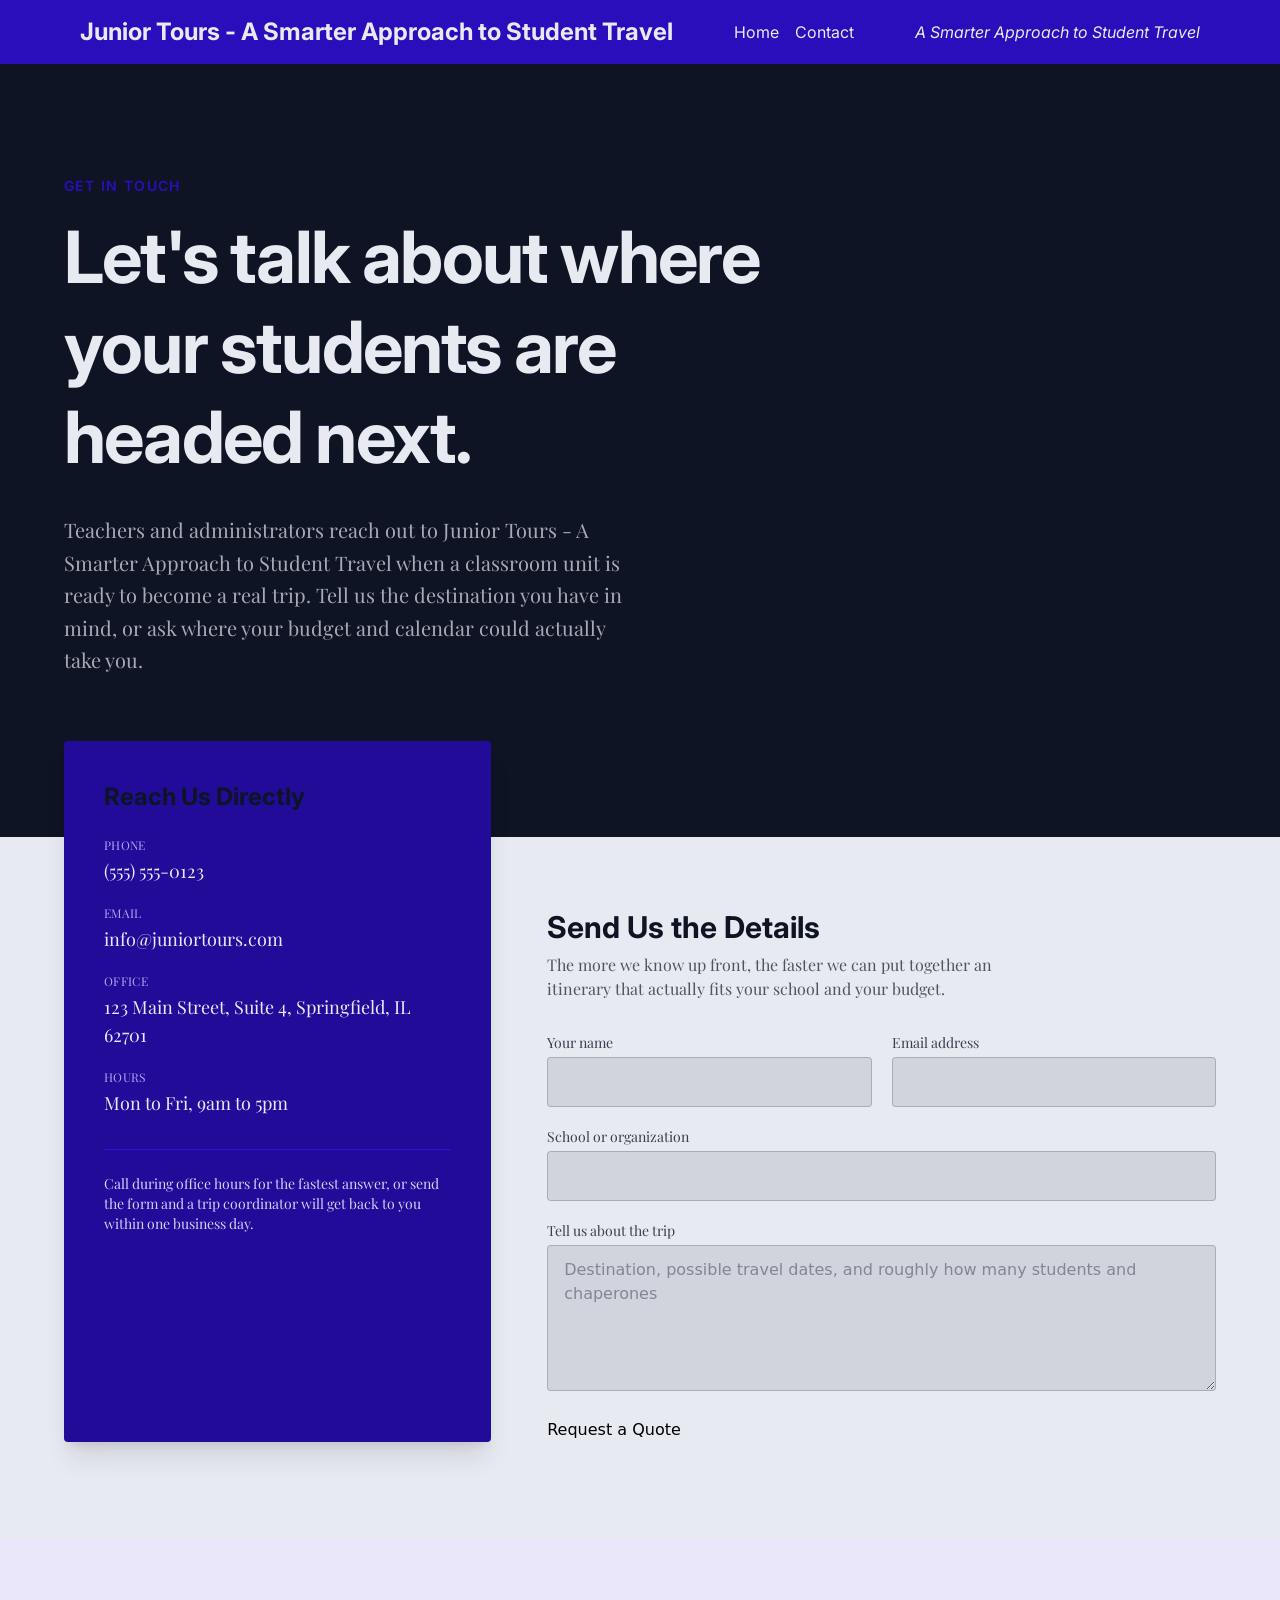
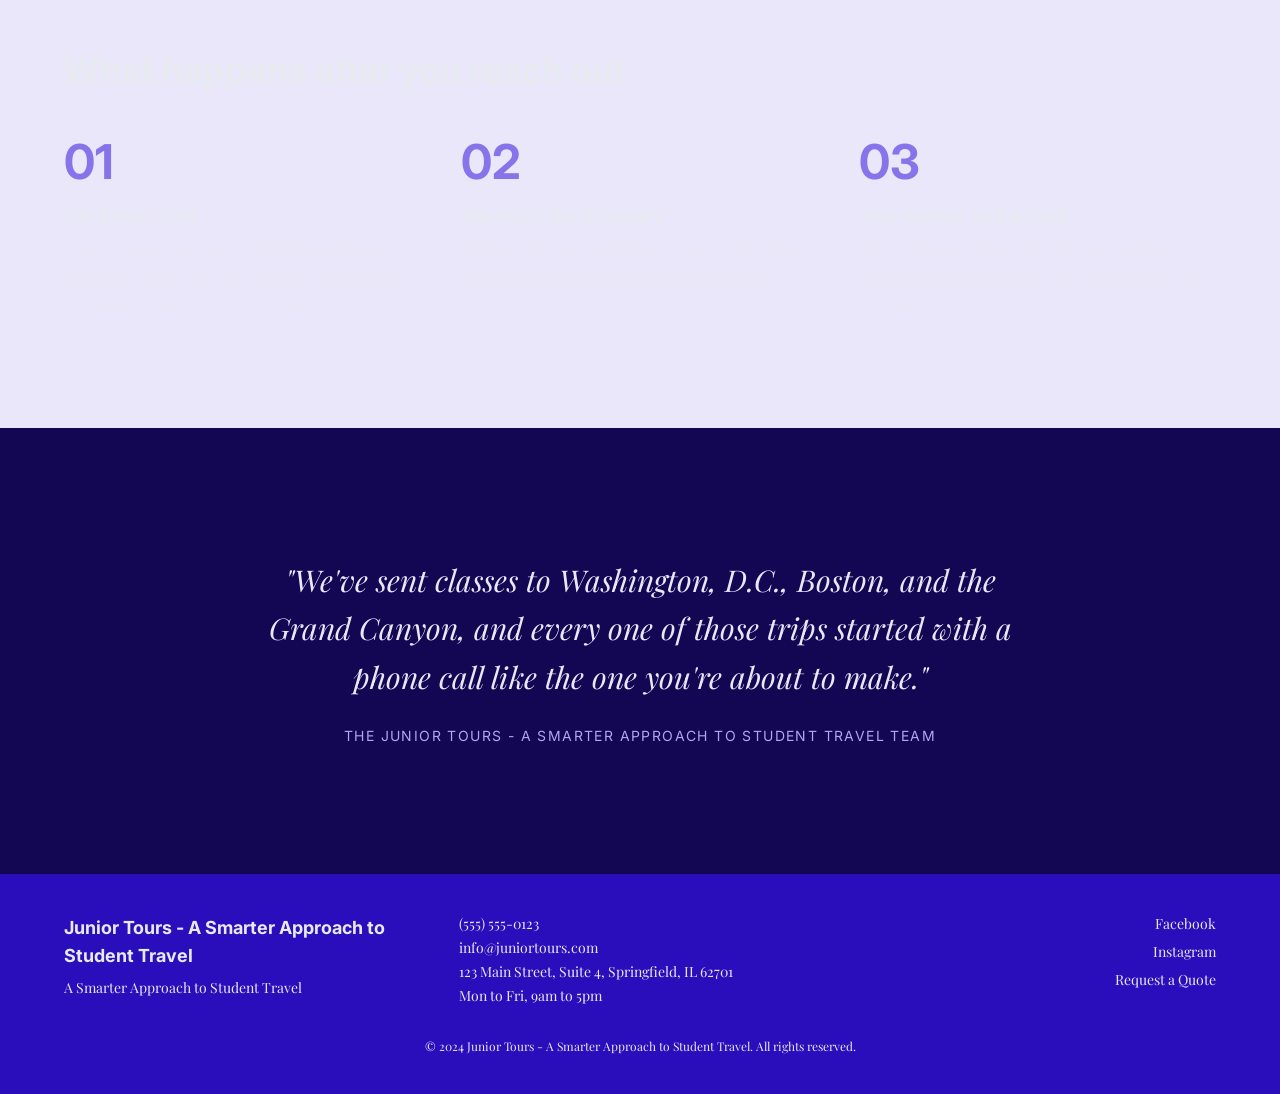
==== commit 313aba1a: "Update the site theme via the Tibly widget" ====
--- a/contact.html
+++ b/contact.html
@@ -14,7 +14,7 @@
 <link rel="preconnect" href="https://fonts.googleapis.com"/>
 <link rel="preconnect" href="https://fonts.gstatic.com" crossorigin=""/>
 <link href="https://fonts.googleapis.com/css2?family=Inter:wght@400;600;700&amp;family=Playfair+Display:wght@400;600;700&amp;display=swap" rel="stylesheet"/>
-<link rel="stylesheet" href="/styles.css?v=978a018c"/>
+<link rel="stylesheet" href="/styles.css?v=332ea6b6"/>
 </head>
 <body>
 <!-- block:header -->
--- a/styles.css
+++ b/styles.css
@@ -1,2 +1,2 @@
 /*! tailwindcss v4.3.2 | MIT License | https://tailwindcss.com */
-@layer properties{@supports (((-webkit-hyphens:none)) and (not (margin-trim:inline))) or ((-moz-orient:inline) and (not (color:rgb(from red r g b)))){*,:before,:after,::backdrop{--tw-space-y-reverse:0;--tw-border-style:solid;--tw-leading:initial;--tw-font-weight:initial;--tw-tracking:initial;--tw-shadow:0 0 #0000;--tw-shadow-color:initial;--tw-shadow-alpha:100%;--tw-inset-shadow:0 0 #0000;--tw-inset-shadow-color:initial;--tw-inset-shadow-alpha:100%;--tw-ring-color:initial;--tw-ring-shadow:0 0 #0000;--tw-inset-ring-color:initial;--tw-inset-ring-shadow:0 0 #0000;--tw-ring-inset:initial;--tw-ring-offset-width:0px;--tw-ring-offset-color:#fff;--tw-ring-offset-shadow:0 0 #0000}}}@layer theme{:root,:host{--font-sans:ui-sans-serif, system-ui, sans-serif, "Apple Color Emoji", "Segoe UI Emoji", "Segoe UI Symbol", "Noto Color Emoji";--font-mono:ui-monospace, SFMono-Regular, Menlo, Monaco, Consolas, "Liberation Mono", "Courier New", monospace;--spacing:.25rem;--container-md:28rem;--container-xl:36rem;--container-2xl:42rem;--container-3xl:48rem;--container-4xl:56rem;--container-5xl:64rem;--container-6xl:72rem;--text-xs:.75rem;--text-xs--line-height:calc(1 / .75);--text-sm:.875rem;--text-sm--line-height:calc(1.25 / .875);--text-base:1rem;--text-base--line-height:calc(1.5 / 1);--text-lg:1.125rem;--text-lg--line-height:calc(1.75 / 1.125);--text-xl:1.25rem;--text-xl--line-height:calc(1.75 / 1.25);--text-2xl:1.5rem;--text-2xl--line-height:calc(2 / 1.5);--text-3xl:1.875rem;--text-3xl--line-height:calc(2.25 / 1.875);--text-4xl:2.25rem;--text-4xl--line-height:calc(2.5 / 2.25);--text-5xl:3rem;--text-5xl--line-height:1;--text-6xl:3.75rem;--text-6xl--line-height:1;--text-7xl:4.5rem;--text-7xl--line-height:1;--text-8xl:6rem;--text-8xl--line-height:1;--font-weight-semibold:600;--font-weight-bold:700;--tracking-tight:-.025em;--tracking-wide:.025em;--tracking-widest:.1em;--leading-tight:1.25;--leading-relaxed:1.625;--default-transition-duration:.15s;--default-transition-timing-function:cubic-bezier(.4, 0, .2, 1);--default-font-family:var(--font-sans);--default-mono-font-family:var(--font-mono);--color-brand-50:#ebe7fb;--color-brand-100:#d6cff8;--color-brand-200:#b1a4f1;--color-brand-300:#8874ea;--color-brand-400:#5b40e1;--color-brand-500:#3210da;--color-brand-600:#2b0ebb;--color-brand-700:#230b99;--color-brand-800:#1b0976;--color-brand-900:#130653;--color-surface:#14161a;--color-ink:#f2f2f0;--font-display:"Inter", serif;--font-body:"Playfair Display", sans-serif;--radius-DEFAULT:10px}}@layer base{*,:after,:before,::backdrop{box-sizing:border-box;border:0 solid;margin:0;padding:0}::file-selector-button{box-sizing:border-box;border:0 solid;margin:0;padding:0}html,:host{-webkit-text-size-adjust:100%;tab-size:4;line-height:1.5;font-family:var(--default-font-family,ui-sans-serif, system-ui, sans-serif, "Apple Color Emoji", "Segoe UI Emoji", "Segoe UI Symbol", "Noto Color Emoji");font-feature-settings:var(--default-font-feature-settings,normal);font-variation-settings:var(--default-font-variation-settings,normal);-webkit-tap-highlight-color:transparent}hr{height:0;color:inherit;border-top-width:1px}abbr:where([title]){-webkit-text-decoration:underline dotted;text-decoration:underline dotted}h1,h2,h3,h4,h5,h6{font-size:inherit;font-weight:inherit}a{color:inherit;-webkit-text-decoration:inherit;-webkit-text-decoration:inherit;-webkit-text-decoration:inherit;text-decoration:inherit}b,strong{font-weight:bolder}code,kbd,samp,pre{font-family:var(--default-mono-font-family,ui-monospace, SFMono-Regular, Menlo, Monaco, Consolas, "Liberation Mono", "Courier New", monospace);font-feature-settings:var(--default-mono-font-feature-settings,normal);font-variation-settings:var(--default-mono-font-variation-settings,normal);font-size:1em}small{font-size:80%}sub,sup{vertical-align:baseline;font-size:75%;line-height:0;position:relative}sub{bottom:-.25em}sup{top:-.5em}table{text-indent:0;border-color:inherit;border-collapse:collapse}:-moz-focusring{outline:auto}progress{vertical-align:baseline}summary{display:list-item}ol,ul,menu{list-style:none}img,svg,video,canvas,audio,iframe,embed,object{vertical-align:middle;display:block}img,video{max-width:100%;height:auto}button,input,select,optgroup,textarea{font:inherit;font-feature-settings:inherit;font-variation-settings:inherit;letter-spacing:inherit;color:inherit;opacity:1;background-color:#0000;border-radius:0}::file-selector-button{font:inherit;font-feature-settings:inherit;font-variation-settings:inherit;letter-spacing:inherit;color:inherit;opacity:1;background-color:#0000;border-radius:0}:where(select:is([multiple],[size])) optgroup{font-weight:bolder}:where(select:is([multiple],[size])) optgroup option{padding-inline-start:20px}::file-selector-button{margin-inline-end:4px}::placeholder{opacity:1}@supports (not ((-webkit-appearance:-apple-pay-button))) or (contain-intrinsic-size:1px){::placeholder{color:currentColor}@supports (color:color-mix(in lab, red, red)){::placeholder{color:color-mix(in oklab, currentcolor 50%, transparent)}}}textarea{resize:vertical}::-webkit-search-decoration{-webkit-appearance:none}::-webkit-date-and-time-value{min-height:1lh;text-align:inherit}::-webkit-datetime-edit{display:inline-flex}::-webkit-datetime-edit-fields-wrapper{padding:0}::-webkit-datetime-edit{padding-block:0}::-webkit-datetime-edit-year-field{padding-block:0}::-webkit-datetime-edit-month-field{padding-block:0}::-webkit-datetime-edit-day-field{padding-block:0}::-webkit-datetime-edit-hour-field{padding-block:0}::-webkit-datetime-edit-minute-field{padding-block:0}::-webkit-datetime-edit-second-field{padding-block:0}::-webkit-datetime-edit-millisecond-field{padding-block:0}::-webkit-datetime-edit-meridiem-field{padding-block:0}::-webkit-calendar-picker-indicator{line-height:1}:-moz-ui-invalid{box-shadow:none}button,input:where([type=button],[type=reset],[type=submit]){appearance:button}::file-selector-button{appearance:button}::-webkit-inner-spin-button{height:auto}::-webkit-outer-spin-button{height:auto}[hidden]:where(:not([hidden=until-found])){display:none!important}}@layer components;@layer utilities{.relative{position:relative}.z-10{z-index:10}.mx-auto{margin-inline:auto}.-mt-24{margin-top:calc(var(--spacing) * -24)}.mt-2{margin-top:calc(var(--spacing) * 2)}.mt-3{margin-top:calc(var(--spacing) * 3)}.mt-4{margin-top:calc(var(--spacing) * 4)}.mt-5{margin-top:calc(var(--spacing) * 5)}.mt-6{margin-top:calc(var(--spacing) * 6)}.mt-8{margin-top:calc(var(--spacing) * 8)}.mt-10{margin-top:calc(var(--spacing) * 10)}.mb-1{margin-bottom:var(--spacing)}.mb-2{margin-bottom:calc(var(--spacing) * 2)}.mb-4{margin-bottom:calc(var(--spacing) * 4)}.mb-6{margin-bottom:calc(var(--spacing) * 6)}.mb-8{margin-bottom:calc(var(--spacing) * 8)}.mb-12{margin-bottom:calc(var(--spacing) * 12)}.block{display:block}.flex{display:flex}.grid{display:grid}.hidden{display:none}.aspect-\[4\/3\]{aspect-ratio:4/3}.w-full{width:100%}.max-w-2xl{max-width:var(--container-2xl)}.max-w-3xl{max-width:var(--container-3xl)}.max-w-4xl{max-width:var(--container-4xl)}.max-w-5xl{max-width:var(--container-5xl)}.max-w-6xl{max-width:var(--container-6xl)}.max-w-md{max-width:var(--container-md)}.max-w-prose{max-width:65ch}.max-w-xl{max-width:var(--container-xl)}.flex-1{flex:1}.flex-col{flex-direction:column}.items-center{align-items:center}.items-start{align-items:flex-start}.justify-between{justify-content:space-between}.justify-center{justify-content:center}.gap-2{gap:calc(var(--spacing) * 2)}.gap-4{gap:calc(var(--spacing) * 4)}.gap-5{gap:calc(var(--spacing) * 5)}.gap-8{gap:calc(var(--spacing) * 8)}.gap-10{gap:calc(var(--spacing) * 10)}.gap-12{gap:calc(var(--spacing) * 12)}:where(.space-y-1>:not(:last-child)){--tw-space-y-reverse:0;margin-block-start:calc(var(--spacing) * var(--tw-space-y-reverse));margin-block-end:calc(var(--spacing) * calc(1 - var(--tw-space-y-reverse)))}:where(.space-y-2>:not(:last-child)){--tw-space-y-reverse:0;margin-block-start:calc(calc(var(--spacing) * 2) * var(--tw-space-y-reverse));margin-block-end:calc(calc(var(--spacing) * 2) * calc(1 - var(--tw-space-y-reverse)))}:where(.space-y-5>:not(:last-child)){--tw-space-y-reverse:0;margin-block-start:calc(calc(var(--spacing) * 5) * var(--tw-space-y-reverse));margin-block-end:calc(calc(var(--spacing) * 5) * calc(1 - var(--tw-space-y-reverse)))}.overflow-hidden{overflow:hidden}.rounded{border-radius:.25rem}.border{border-style:var(--tw-border-style);border-width:1px}.border-t{border-top-style:var(--tw-border-style);border-top-width:1px}.border-brand-100{border-color:var(--color-brand-100)}.border-brand-200{border-color:var(--color-brand-200)}.border-brand-500{border-color:var(--color-brand-500)}.border-surface\/20{border-color:#14161a33}@supports (color:color-mix(in lab, red, red)){.border-surface\/20{border-color:color-mix(in oklab, var(--color-surface) 20%, transparent)}}.bg-brand-50{background-color:var(--color-brand-50)}.bg-brand-600{background-color:var(--color-brand-600)}.bg-brand-700{background-color:var(--color-brand-700)}.bg-brand-800{background-color:var(--color-brand-800)}.bg-brand-900{background-color:var(--color-brand-900)}.bg-ink{background-color:var(--color-ink)}.bg-surface{background-color:var(--color-surface)}.bg-surface\/10{background-color:#14161a1a}@supports (color:color-mix(in lab, red, red)){.bg-surface\/10{background-color:color-mix(in oklab, var(--color-surface) 10%, transparent)}}.object-cover{object-fit:cover}.p-4{padding:calc(var(--spacing) * 4)}.p-6{padding:calc(var(--spacing) * 6)}.p-8{padding:calc(var(--spacing) * 8)}.px-3{padding-inline:calc(var(--spacing) * 3)}.px-4{padding-inline:calc(var(--spacing) * 4)}.py-2{padding-block:calc(var(--spacing) * 2)}.py-3{padding-block:calc(var(--spacing) * 3)}.py-4{padding-block:calc(var(--spacing) * 4)}.py-10{padding-block:calc(var(--spacing) * 10)}.py-20{padding-block:calc(var(--spacing) * 20)}.py-24{padding-block:calc(var(--spacing) * 24)}.pt-4{padding-top:calc(var(--spacing) * 4)}.pt-6{padding-top:calc(var(--spacing) * 6)}.pt-8{padding-top:calc(var(--spacing) * 8)}.pt-20{padding-top:calc(var(--spacing) * 20)}.pb-0{padding-bottom:0}.pb-24{padding-bottom:calc(var(--spacing) * 24)}.pb-32{padding-bottom:calc(var(--spacing) * 32)}.text-center{text-align:center}.font-body{font-family:var(--font-body)}.font-display{font-family:var(--font-display)}.text-2xl{font-size:var(--text-2xl);line-height:var(--tw-leading,var(--text-2xl--line-height))}.text-3xl{font-size:var(--text-3xl);line-height:var(--tw-leading,var(--text-3xl--line-height))}.text-4xl{font-size:var(--text-4xl);line-height:var(--tw-leading,var(--text-4xl--line-height))}.text-5xl{font-size:var(--text-5xl);line-height:var(--tw-leading,var(--text-5xl--line-height))}.text-base{font-size:var(--text-base);line-height:var(--tw-leading,var(--text-base--line-height))}.text-lg{font-size:var(--text-lg);line-height:var(--tw-leading,var(--text-lg--line-height))}.text-sm{font-size:var(--text-sm);line-height:var(--tw-leading,var(--text-sm--line-height))}.text-xl{font-size:var(--text-xl);line-height:var(--tw-leading,var(--text-xl--line-height))}.text-xs{font-size:var(--text-xs);line-height:var(--tw-leading,var(--text-xs--line-height))}.leading-\[0\.95\]{--tw-leading:.95;line-height:.95}.leading-relaxed{--tw-leading:var(--leading-relaxed);line-height:var(--leading-relaxed)}.leading-tight{--tw-leading:var(--leading-tight);line-height:var(--leading-tight)}.font-bold{--tw-font-weight:var(--font-weight-bold);font-weight:var(--font-weight-bold)}.font-semibold{--tw-font-weight:var(--font-weight-semibold);font-weight:var(--font-weight-semibold)}.tracking-\[0\.2em\]{--tw-tracking:.2em;letter-spacing:.2em}.tracking-tight{--tw-tracking:var(--tracking-tight);letter-spacing:var(--tracking-tight)}.tracking-wide{--tw-tracking:var(--tracking-wide);letter-spacing:var(--tracking-wide)}.tracking-widest{--tw-tracking:var(--tracking-widest);letter-spacing:var(--tracking-widest)}.text-brand-50{color:var(--color-brand-50)}.text-brand-100{color:var(--color-brand-100)}.text-brand-200{color:var(--color-brand-200)}.text-brand-300{color:var(--color-brand-300)}.text-brand-500{color:var(--color-brand-500)}.text-brand-600{color:var(--color-brand-600)}.text-ink{color:var(--color-ink)}.text-ink\/70{color:#f2f2f0b3}@supports (color:color-mix(in lab, red, red)){.text-ink\/70{color:color-mix(in oklab, var(--color-ink) 70%, transparent)}}.text-ink\/80{color:#f2f2f0cc}@supports (color:color-mix(in lab, red, red)){.text-ink\/80{color:color-mix(in oklab, var(--color-ink) 80%, transparent)}}.text-surface{color:var(--color-surface)}.text-surface\/70{color:#14161ab3}@supports (color:color-mix(in lab, red, red)){.text-surface\/70{color:color-mix(in oklab, var(--color-surface) 70%, transparent)}}.text-surface\/80{color:#14161acc}@supports (color:color-mix(in lab, red, red)){.text-surface\/80{color:color-mix(in oklab, var(--color-surface) 80%, transparent)}}.uppercase{text-transform:uppercase}.italic{font-style:italic}.underline{text-decoration-line:underline}.decoration-transparent{text-decoration-color:#0000}.underline-offset-4{text-underline-offset:4px}.shadow-sm{--tw-shadow:0 1px 3px 0 var(--tw-shadow-color,#0000001a), 0 1px 2px -1px var(--tw-shadow-color,#0000001a);box-shadow:var(--tw-inset-shadow), var(--tw-inset-ring-shadow), var(--tw-ring-offset-shadow), var(--tw-ring-shadow), var(--tw-shadow)}.shadow-xl{--tw-shadow:0 20px 25px -5px var(--tw-shadow-color,#0000001a), 0 8px 10px -6px var(--tw-shadow-color,#0000001a);box-shadow:var(--tw-inset-shadow), var(--tw-inset-ring-shadow), var(--tw-ring-offset-shadow), var(--tw-ring-shadow), var(--tw-shadow)}.transition{transition-property:color,background-color,border-color,outline-color,text-decoration-color,fill,stroke,--tw-gradient-from,--tw-gradient-via,--tw-gradient-to,opacity,box-shadow,transform,translate,scale,rotate,filter,-webkit-backdrop-filter,backdrop-filter,display,content-visibility,overlay,pointer-events;transition-timing-function:var(--tw-ease,var(--default-transition-timing-function));transition-duration:var(--tw-duration,var(--default-transition-duration))}.transition-colors{transition-property:color,background-color,border-color,outline-color,text-decoration-color,fill,stroke,--tw-gradient-from,--tw-gradient-via,--tw-gradient-to;transition-timing-function:var(--tw-ease,var(--default-transition-timing-function));transition-duration:var(--tw-duration,var(--default-transition-duration))}.placeholder\:text-surface\/40::placeholder{color:#14161a66}@supports (color:color-mix(in lab, red, red)){.placeholder\:text-surface\/40::placeholder{color:color-mix(in oklab, var(--color-surface) 40%, transparent)}}@media (hover:hover){.hover\:text-brand-800:hover{color:var(--color-brand-800)}.hover\:text-surface:hover{color:var(--color-surface)}.hover\:underline:hover{text-decoration-line:underline}.hover\:decoration-brand-800:hover{-webkit-text-decoration-color:var(--color-brand-800);-webkit-text-decoration-color:var(--color-brand-800);text-decoration-color:var(--color-brand-800)}}.focus\:ring-2:focus{--tw-ring-shadow:var(--tw-ring-inset,) 0 0 0 calc(2px + var(--tw-ring-offset-width)) var(--tw-ring-color,currentcolor);box-shadow:var(--tw-inset-shadow), var(--tw-inset-ring-shadow), var(--tw-ring-offset-shadow), var(--tw-ring-shadow), var(--tw-shadow)}.focus\:ring-brand-300:focus{--tw-ring-color:var(--color-brand-300)}.focus\:ring-brand-400:focus{--tw-ring-color:var(--color-brand-400)}.focus\:outline-none:focus{--tw-outline-style:none;outline-style:none}@media (min-width:40rem){.sm\:-mt-32{margin-top:calc(var(--spacing) * -32)}.sm\:grid-cols-2{grid-template-columns:repeat(2,minmax(0,1fr))}.sm\:grid-cols-3{grid-template-columns:repeat(3,minmax(0,1fr))}.sm\:flex-row{flex-direction:row}.sm\:items-end{align-items:flex-end}.sm\:p-8{padding:calc(var(--spacing) * 8)}.sm\:p-10{padding:calc(var(--spacing) * 10)}.sm\:py-28{padding-block:calc(var(--spacing) * 28)}.sm\:py-32{padding-block:calc(var(--spacing) * 32)}.sm\:pt-28{padding-top:calc(var(--spacing) * 28)}.sm\:pb-40{padding-bottom:calc(var(--spacing) * 40)}.sm\:text-right{text-align:right}.sm\:text-2xl{font-size:var(--text-2xl);line-height:var(--tw-leading,var(--text-2xl--line-height))}.sm\:text-3xl{font-size:var(--text-3xl);line-height:var(--tw-leading,var(--text-3xl--line-height))}.sm\:text-4xl{font-size:var(--text-4xl);line-height:var(--tw-leading,var(--text-4xl--line-height))}.sm\:text-5xl{font-size:var(--text-5xl);line-height:var(--tw-leading,var(--text-5xl--line-height))}.sm\:text-6xl{font-size:var(--text-6xl);line-height:var(--tw-leading,var(--text-6xl--line-height))}.sm\:text-base{font-size:var(--text-base);line-height:var(--tw-leading,var(--text-base--line-height))}.sm\:text-lg{font-size:var(--text-lg);line-height:var(--tw-leading,var(--text-lg--line-height))}.sm\:text-sm{font-size:var(--text-sm);line-height:var(--tw-leading,var(--text-sm--line-height))}.sm\:text-xl{font-size:var(--text-xl);line-height:var(--tw-leading,var(--text-xl--line-height))}}@media (min-width:48rem){.md\:grid-cols-\[1fr_2fr\]{grid-template-columns:1fr 2fr}.md\:gap-16{gap:calc(var(--spacing) * 16)}.md\:py-28{padding-block:calc(var(--spacing) * 28)}.md\:py-32{padding-block:calc(var(--spacing) * 32)}.md\:text-4xl{font-size:var(--text-4xl);line-height:var(--tw-leading,var(--text-4xl--line-height))}.md\:text-7xl{font-size:var(--text-7xl);line-height:var(--tw-leading,var(--text-7xl--line-height))}.md\:text-8xl{font-size:var(--text-8xl);line-height:var(--tw-leading,var(--text-8xl--line-height))}}@media (min-width:64rem){.lg\:col-span-2{grid-column:span 2/span 2}.lg\:col-span-3{grid-column:span 3/span 3}.lg\:grid-cols-2{grid-template-columns:repeat(2,minmax(0,1fr))}.lg\:grid-cols-3{grid-template-columns:repeat(3,minmax(0,1fr))}.lg\:grid-cols-5{grid-template-columns:repeat(5,minmax(0,1fr))}.lg\:gap-14{gap:calc(var(--spacing) * 14)}.lg\:gap-16{gap:calc(var(--spacing) * 16)}.lg\:pt-10{padding-top:calc(var(--spacing) * 10)}}}@property --tw-space-y-reverse{syntax:"*";inherits:false;initial-value:0}@property --tw-border-style{syntax:"*";inherits:false;initial-value:solid}@property --tw-leading{syntax:"*";inherits:false}@property --tw-font-weight{syntax:"*";inherits:false}@property --tw-tracking{syntax:"*";inherits:false}@property --tw-shadow{syntax:"*";inherits:false;initial-value:0 0 #0000}@property --tw-shadow-color{syntax:"*";inherits:false}@property --tw-shadow-alpha{syntax:"<percentage>";inherits:false;initial-value:100%}@property --tw-inset-shadow{syntax:"*";inherits:false;initial-value:0 0 #0000}@property --tw-inset-shadow-color{syntax:"*";inherits:false}@property --tw-inset-shadow-alpha{syntax:"<percentage>";inherits:false;initial-value:100%}@property --tw-ring-color{syntax:"*";inherits:false}@property --tw-ring-shadow{syntax:"*";inherits:false;initial-value:0 0 #0000}@property --tw-inset-ring-color{syntax:"*";inherits:false}@property --tw-inset-ring-shadow{syntax:"*";inherits:false;initial-value:0 0 #0000}@property --tw-ring-inset{syntax:"*";inherits:false}@property --tw-ring-offset-width{syntax:"<length>";inherits:false;initial-value:0}@property --tw-ring-offset-color{syntax:"*";inherits:false;initial-value:#fff}@property --tw-ring-offset-shadow{syntax:"*";inherits:false;initial-value:0 0 #0000}+@layer properties{@supports (((-webkit-hyphens:none)) and (not (margin-trim:inline))) or ((-moz-orient:inline) and (not (color:rgb(from red r g b)))){*,:before,:after,::backdrop{--tw-space-y-reverse:0;--tw-border-style:solid;--tw-leading:initial;--tw-font-weight:initial;--tw-tracking:initial;--tw-shadow:0 0 #0000;--tw-shadow-color:initial;--tw-shadow-alpha:100%;--tw-inset-shadow:0 0 #0000;--tw-inset-shadow-color:initial;--tw-inset-shadow-alpha:100%;--tw-ring-color:initial;--tw-ring-shadow:0 0 #0000;--tw-inset-ring-color:initial;--tw-inset-ring-shadow:0 0 #0000;--tw-ring-inset:initial;--tw-ring-offset-width:0px;--tw-ring-offset-color:#fff;--tw-ring-offset-shadow:0 0 #0000}}}@layer theme{:root,:host{--font-sans:ui-sans-serif, system-ui, sans-serif, "Apple Color Emoji", "Segoe UI Emoji", "Segoe UI Symbol", "Noto Color Emoji";--font-mono:ui-monospace, SFMono-Regular, Menlo, Monaco, Consolas, "Liberation Mono", "Courier New", monospace;--spacing:.25rem;--container-md:28rem;--container-xl:36rem;--container-2xl:42rem;--container-3xl:48rem;--container-4xl:56rem;--container-5xl:64rem;--container-6xl:72rem;--text-xs:.75rem;--text-xs--line-height:calc(1 / .75);--text-sm:.875rem;--text-sm--line-height:calc(1.25 / .875);--text-base:1rem;--text-base--line-height:calc(1.5 / 1);--text-lg:1.125rem;--text-lg--line-height:calc(1.75 / 1.125);--text-xl:1.25rem;--text-xl--line-height:calc(1.75 / 1.25);--text-2xl:1.5rem;--text-2xl--line-height:calc(2 / 1.5);--text-3xl:1.875rem;--text-3xl--line-height:calc(2.25 / 1.875);--text-4xl:2.25rem;--text-4xl--line-height:calc(2.5 / 2.25);--text-5xl:3rem;--text-5xl--line-height:1;--text-6xl:3.75rem;--text-6xl--line-height:1;--text-7xl:4.5rem;--text-7xl--line-height:1;--text-8xl:6rem;--text-8xl--line-height:1;--font-weight-semibold:600;--font-weight-bold:700;--tracking-tight:-.025em;--tracking-wide:.025em;--tracking-widest:.1em;--leading-tight:1.25;--leading-relaxed:1.625;--default-transition-duration:.15s;--default-transition-timing-function:cubic-bezier(.4, 0, .2, 1);--default-font-family:var(--font-sans);--default-mono-font-family:var(--font-mono);--color-brand-50:#ebe7fb;--color-brand-100:#d6cff8;--color-brand-200:#b1a4f1;--color-brand-300:#8874ea;--color-brand-400:#5b40e1;--color-brand-500:#3210da;--color-brand-600:#2b0ebb;--color-brand-700:#230b99;--color-brand-800:#1b0976;--color-brand-900:#130653;--color-surface:#0e1424;--color-ink:#e8eaf2;--font-display:"Inter", serif;--font-body:"Playfair Display", sans-serif;--radius-DEFAULT:10px}}@layer base{*,:after,:before,::backdrop{box-sizing:border-box;border:0 solid;margin:0;padding:0}::file-selector-button{box-sizing:border-box;border:0 solid;margin:0;padding:0}html,:host{-webkit-text-size-adjust:100%;tab-size:4;line-height:1.5;font-family:var(--default-font-family,ui-sans-serif, system-ui, sans-serif, "Apple Color Emoji", "Segoe UI Emoji", "Segoe UI Symbol", "Noto Color Emoji");font-feature-settings:var(--default-font-feature-settings,normal);font-variation-settings:var(--default-font-variation-settings,normal);-webkit-tap-highlight-color:transparent}hr{height:0;color:inherit;border-top-width:1px}abbr:where([title]){-webkit-text-decoration:underline dotted;text-decoration:underline dotted}h1,h2,h3,h4,h5,h6{font-size:inherit;font-weight:inherit}a{color:inherit;-webkit-text-decoration:inherit;-webkit-text-decoration:inherit;-webkit-text-decoration:inherit;text-decoration:inherit}b,strong{font-weight:bolder}code,kbd,samp,pre{font-family:var(--default-mono-font-family,ui-monospace, SFMono-Regular, Menlo, Monaco, Consolas, "Liberation Mono", "Courier New", monospace);font-feature-settings:var(--default-mono-font-feature-settings,normal);font-variation-settings:var(--default-mono-font-variation-settings,normal);font-size:1em}small{font-size:80%}sub,sup{vertical-align:baseline;font-size:75%;line-height:0;position:relative}sub{bottom:-.25em}sup{top:-.5em}table{text-indent:0;border-color:inherit;border-collapse:collapse}:-moz-focusring{outline:auto}progress{vertical-align:baseline}summary{display:list-item}ol,ul,menu{list-style:none}img,svg,video,canvas,audio,iframe,embed,object{vertical-align:middle;display:block}img,video{max-width:100%;height:auto}button,input,select,optgroup,textarea{font:inherit;font-feature-settings:inherit;font-variation-settings:inherit;letter-spacing:inherit;color:inherit;opacity:1;background-color:#0000;border-radius:0}::file-selector-button{font:inherit;font-feature-settings:inherit;font-variation-settings:inherit;letter-spacing:inherit;color:inherit;opacity:1;background-color:#0000;border-radius:0}:where(select:is([multiple],[size])) optgroup{font-weight:bolder}:where(select:is([multiple],[size])) optgroup option{padding-inline-start:20px}::file-selector-button{margin-inline-end:4px}::placeholder{opacity:1}@supports (not ((-webkit-appearance:-apple-pay-button))) or (contain-intrinsic-size:1px){::placeholder{color:currentColor}@supports (color:color-mix(in lab, red, red)){::placeholder{color:color-mix(in oklab, currentcolor 50%, transparent)}}}textarea{resize:vertical}::-webkit-search-decoration{-webkit-appearance:none}::-webkit-date-and-time-value{min-height:1lh;text-align:inherit}::-webkit-datetime-edit{display:inline-flex}::-webkit-datetime-edit-fields-wrapper{padding:0}::-webkit-datetime-edit{padding-block:0}::-webkit-datetime-edit-year-field{padding-block:0}::-webkit-datetime-edit-month-field{padding-block:0}::-webkit-datetime-edit-day-field{padding-block:0}::-webkit-datetime-edit-hour-field{padding-block:0}::-webkit-datetime-edit-minute-field{padding-block:0}::-webkit-datetime-edit-second-field{padding-block:0}::-webkit-datetime-edit-millisecond-field{padding-block:0}::-webkit-datetime-edit-meridiem-field{padding-block:0}::-webkit-calendar-picker-indicator{line-height:1}:-moz-ui-invalid{box-shadow:none}button,input:where([type=button],[type=reset],[type=submit]){appearance:button}::file-selector-button{appearance:button}::-webkit-inner-spin-button{height:auto}::-webkit-outer-spin-button{height:auto}[hidden]:where(:not([hidden=until-found])){display:none!important}}@layer components;@layer utilities{.relative{position:relative}.z-10{z-index:10}.mx-auto{margin-inline:auto}.-mt-24{margin-top:calc(var(--spacing) * -24)}.mt-2{margin-top:calc(var(--spacing) * 2)}.mt-3{margin-top:calc(var(--spacing) * 3)}.mt-4{margin-top:calc(var(--spacing) * 4)}.mt-5{margin-top:calc(var(--spacing) * 5)}.mt-6{margin-top:calc(var(--spacing) * 6)}.mt-8{margin-top:calc(var(--spacing) * 8)}.mt-10{margin-top:calc(var(--spacing) * 10)}.mb-1{margin-bottom:var(--spacing)}.mb-2{margin-bottom:calc(var(--spacing) * 2)}.mb-4{margin-bottom:calc(var(--spacing) * 4)}.mb-6{margin-bottom:calc(var(--spacing) * 6)}.mb-8{margin-bottom:calc(var(--spacing) * 8)}.mb-12{margin-bottom:calc(var(--spacing) * 12)}.block{display:block}.flex{display:flex}.grid{display:grid}.hidden{display:none}.aspect-\[4\/3\]{aspect-ratio:4/3}.w-full{width:100%}.max-w-2xl{max-width:var(--container-2xl)}.max-w-3xl{max-width:var(--container-3xl)}.max-w-4xl{max-width:var(--container-4xl)}.max-w-5xl{max-width:var(--container-5xl)}.max-w-6xl{max-width:var(--container-6xl)}.max-w-md{max-width:var(--container-md)}.max-w-prose{max-width:65ch}.max-w-xl{max-width:var(--container-xl)}.flex-1{flex:1}.flex-col{flex-direction:column}.items-center{align-items:center}.items-start{align-items:flex-start}.justify-between{justify-content:space-between}.justify-center{justify-content:center}.gap-2{gap:calc(var(--spacing) * 2)}.gap-4{gap:calc(var(--spacing) * 4)}.gap-5{gap:calc(var(--spacing) * 5)}.gap-8{gap:calc(var(--spacing) * 8)}.gap-10{gap:calc(var(--spacing) * 10)}.gap-12{gap:calc(var(--spacing) * 12)}:where(.space-y-1>:not(:last-child)){--tw-space-y-reverse:0;margin-block-start:calc(var(--spacing) * var(--tw-space-y-reverse));margin-block-end:calc(var(--spacing) * calc(1 - var(--tw-space-y-reverse)))}:where(.space-y-2>:not(:last-child)){--tw-space-y-reverse:0;margin-block-start:calc(calc(var(--spacing) * 2) * var(--tw-space-y-reverse));margin-block-end:calc(calc(var(--spacing) * 2) * calc(1 - var(--tw-space-y-reverse)))}:where(.space-y-5>:not(:last-child)){--tw-space-y-reverse:0;margin-block-start:calc(calc(var(--spacing) * 5) * var(--tw-space-y-reverse));margin-block-end:calc(calc(var(--spacing) * 5) * calc(1 - var(--tw-space-y-reverse)))}.overflow-hidden{overflow:hidden}.rounded{border-radius:.25rem}.border{border-style:var(--tw-border-style);border-width:1px}.border-t{border-top-style:var(--tw-border-style);border-top-width:1px}.border-brand-100{border-color:var(--color-brand-100)}.border-brand-200{border-color:var(--color-brand-200)}.border-brand-500{border-color:var(--color-brand-500)}.border-surface\/20{border-color:#0e142433}@supports (color:color-mix(in lab, red, red)){.border-surface\/20{border-color:color-mix(in oklab, var(--color-surface) 20%, transparent)}}.bg-brand-50{background-color:var(--color-brand-50)}.bg-brand-600{background-color:var(--color-brand-600)}.bg-brand-700{background-color:var(--color-brand-700)}.bg-brand-800{background-color:var(--color-brand-800)}.bg-brand-900{background-color:var(--color-brand-900)}.bg-ink{background-color:var(--color-ink)}.bg-surface{background-color:var(--color-surface)}.bg-surface\/10{background-color:#0e14241a}@supports (color:color-mix(in lab, red, red)){.bg-surface\/10{background-color:color-mix(in oklab, var(--color-surface) 10%, transparent)}}.object-cover{object-fit:cover}.p-4{padding:calc(var(--spacing) * 4)}.p-6{padding:calc(var(--spacing) * 6)}.p-8{padding:calc(var(--spacing) * 8)}.px-3{padding-inline:calc(var(--spacing) * 3)}.px-4{padding-inline:calc(var(--spacing) * 4)}.py-2{padding-block:calc(var(--spacing) * 2)}.py-3{padding-block:calc(var(--spacing) * 3)}.py-4{padding-block:calc(var(--spacing) * 4)}.py-10{padding-block:calc(var(--spacing) * 10)}.py-20{padding-block:calc(var(--spacing) * 20)}.py-24{padding-block:calc(var(--spacing) * 24)}.pt-4{padding-top:calc(var(--spacing) * 4)}.pt-6{padding-top:calc(var(--spacing) * 6)}.pt-8{padding-top:calc(var(--spacing) * 8)}.pt-20{padding-top:calc(var(--spacing) * 20)}.pb-0{padding-bottom:0}.pb-24{padding-bottom:calc(var(--spacing) * 24)}.pb-32{padding-bottom:calc(var(--spacing) * 32)}.text-center{text-align:center}.font-body{font-family:var(--font-body)}.font-display{font-family:var(--font-display)}.text-2xl{font-size:var(--text-2xl);line-height:var(--tw-leading,var(--text-2xl--line-height))}.text-3xl{font-size:var(--text-3xl);line-height:var(--tw-leading,var(--text-3xl--line-height))}.text-4xl{font-size:var(--text-4xl);line-height:var(--tw-leading,var(--text-4xl--line-height))}.text-5xl{font-size:var(--text-5xl);line-height:var(--tw-leading,var(--text-5xl--line-height))}.text-base{font-size:var(--text-base);line-height:var(--tw-leading,var(--text-base--line-height))}.text-lg{font-size:var(--text-lg);line-height:var(--tw-leading,var(--text-lg--line-height))}.text-sm{font-size:var(--text-sm);line-height:var(--tw-leading,var(--text-sm--line-height))}.text-xl{font-size:var(--text-xl);line-height:var(--tw-leading,var(--text-xl--line-height))}.text-xs{font-size:var(--text-xs);line-height:var(--tw-leading,var(--text-xs--line-height))}.leading-\[0\.95\]{--tw-leading:.95;line-height:.95}.leading-relaxed{--tw-leading:var(--leading-relaxed);line-height:var(--leading-relaxed)}.leading-tight{--tw-leading:var(--leading-tight);line-height:var(--leading-tight)}.font-bold{--tw-font-weight:var(--font-weight-bold);font-weight:var(--font-weight-bold)}.font-semibold{--tw-font-weight:var(--font-weight-semibold);font-weight:var(--font-weight-semibold)}.tracking-\[0\.2em\]{--tw-tracking:.2em;letter-spacing:.2em}.tracking-tight{--tw-tracking:var(--tracking-tight);letter-spacing:var(--tracking-tight)}.tracking-wide{--tw-tracking:var(--tracking-wide);letter-spacing:var(--tracking-wide)}.tracking-widest{--tw-tracking:var(--tracking-widest);letter-spacing:var(--tracking-widest)}.text-brand-50{color:var(--color-brand-50)}.text-brand-100{color:var(--color-brand-100)}.text-brand-200{color:var(--color-brand-200)}.text-brand-300{color:var(--color-brand-300)}.text-brand-500{color:var(--color-brand-500)}.text-brand-600{color:var(--color-brand-600)}.text-ink{color:var(--color-ink)}.text-ink\/70{color:#e8eaf2b3}@supports (color:color-mix(in lab, red, red)){.text-ink\/70{color:color-mix(in oklab, var(--color-ink) 70%, transparent)}}.text-ink\/80{color:#e8eaf2cc}@supports (color:color-mix(in lab, red, red)){.text-ink\/80{color:color-mix(in oklab, var(--color-ink) 80%, transparent)}}.text-surface{color:var(--color-surface)}.text-surface\/70{color:#0e1424b3}@supports (color:color-mix(in lab, red, red)){.text-surface\/70{color:color-mix(in oklab, var(--color-surface) 70%, transparent)}}.text-surface\/80{color:#0e1424cc}@supports (color:color-mix(in lab, red, red)){.text-surface\/80{color:color-mix(in oklab, var(--color-surface) 80%, transparent)}}.uppercase{text-transform:uppercase}.italic{font-style:italic}.underline{text-decoration-line:underline}.decoration-transparent{text-decoration-color:#0000}.underline-offset-4{text-underline-offset:4px}.shadow-sm{--tw-shadow:0 1px 3px 0 var(--tw-shadow-color,#0000001a), 0 1px 2px -1px var(--tw-shadow-color,#0000001a);box-shadow:var(--tw-inset-shadow), var(--tw-inset-ring-shadow), var(--tw-ring-offset-shadow), var(--tw-ring-shadow), var(--tw-shadow)}.shadow-xl{--tw-shadow:0 20px 25px -5px var(--tw-shadow-color,#0000001a), 0 8px 10px -6px var(--tw-shadow-color,#0000001a);box-shadow:var(--tw-inset-shadow), var(--tw-inset-ring-shadow), var(--tw-ring-offset-shadow), var(--tw-ring-shadow), var(--tw-shadow)}.transition{transition-property:color,background-color,border-color,outline-color,text-decoration-color,fill,stroke,--tw-gradient-from,--tw-gradient-via,--tw-gradient-to,opacity,box-shadow,transform,translate,scale,rotate,filter,-webkit-backdrop-filter,backdrop-filter,display,content-visibility,overlay,pointer-events;transition-timing-function:var(--tw-ease,var(--default-transition-timing-function));transition-duration:var(--tw-duration,var(--default-transition-duration))}.transition-colors{transition-property:color,background-color,border-color,outline-color,text-decoration-color,fill,stroke,--tw-gradient-from,--tw-gradient-via,--tw-gradient-to;transition-timing-function:var(--tw-ease,var(--default-transition-timing-function));transition-duration:var(--tw-duration,var(--default-transition-duration))}.placeholder\:text-surface\/40::placeholder{color:#0e142466}@supports (color:color-mix(in lab, red, red)){.placeholder\:text-surface\/40::placeholder{color:color-mix(in oklab, var(--color-surface) 40%, transparent)}}@media (hover:hover){.hover\:text-brand-800:hover{color:var(--color-brand-800)}.hover\:text-surface:hover{color:var(--color-surface)}.hover\:underline:hover{text-decoration-line:underline}.hover\:decoration-brand-800:hover{-webkit-text-decoration-color:var(--color-brand-800);-webkit-text-decoration-color:var(--color-brand-800);text-decoration-color:var(--color-brand-800)}}.focus\:ring-2:focus{--tw-ring-shadow:var(--tw-ring-inset,) 0 0 0 calc(2px + var(--tw-ring-offset-width)) var(--tw-ring-color,currentcolor);box-shadow:var(--tw-inset-shadow), var(--tw-inset-ring-shadow), var(--tw-ring-offset-shadow), var(--tw-ring-shadow), var(--tw-shadow)}.focus\:ring-brand-300:focus{--tw-ring-color:var(--color-brand-300)}.focus\:ring-brand-400:focus{--tw-ring-color:var(--color-brand-400)}.focus\:outline-none:focus{--tw-outline-style:none;outline-style:none}@media (min-width:40rem){.sm\:-mt-32{margin-top:calc(var(--spacing) * -32)}.sm\:grid-cols-2{grid-template-columns:repeat(2,minmax(0,1fr))}.sm\:grid-cols-3{grid-template-columns:repeat(3,minmax(0,1fr))}.sm\:flex-row{flex-direction:row}.sm\:items-end{align-items:flex-end}.sm\:p-8{padding:calc(var(--spacing) * 8)}.sm\:p-10{padding:calc(var(--spacing) * 10)}.sm\:py-28{padding-block:calc(var(--spacing) * 28)}.sm\:py-32{padding-block:calc(var(--spacing) * 32)}.sm\:pt-28{padding-top:calc(var(--spacing) * 28)}.sm\:pb-40{padding-bottom:calc(var(--spacing) * 40)}.sm\:text-right{text-align:right}.sm\:text-2xl{font-size:var(--text-2xl);line-height:var(--tw-leading,var(--text-2xl--line-height))}.sm\:text-3xl{font-size:var(--text-3xl);line-height:var(--tw-leading,var(--text-3xl--line-height))}.sm\:text-4xl{font-size:var(--text-4xl);line-height:var(--tw-leading,var(--text-4xl--line-height))}.sm\:text-5xl{font-size:var(--text-5xl);line-height:var(--tw-leading,var(--text-5xl--line-height))}.sm\:text-6xl{font-size:var(--text-6xl);line-height:var(--tw-leading,var(--text-6xl--line-height))}.sm\:text-base{font-size:var(--text-base);line-height:var(--tw-leading,var(--text-base--line-height))}.sm\:text-lg{font-size:var(--text-lg);line-height:var(--tw-leading,var(--text-lg--line-height))}.sm\:text-sm{font-size:var(--text-sm);line-height:var(--tw-leading,var(--text-sm--line-height))}.sm\:text-xl{font-size:var(--text-xl);line-height:var(--tw-leading,var(--text-xl--line-height))}}@media (min-width:48rem){.md\:grid-cols-\[1fr_2fr\]{grid-template-columns:1fr 2fr}.md\:gap-16{gap:calc(var(--spacing) * 16)}.md\:py-28{padding-block:calc(var(--spacing) * 28)}.md\:py-32{padding-block:calc(var(--spacing) * 32)}.md\:text-4xl{font-size:var(--text-4xl);line-height:var(--tw-leading,var(--text-4xl--line-height))}.md\:text-7xl{font-size:var(--text-7xl);line-height:var(--tw-leading,var(--text-7xl--line-height))}.md\:text-8xl{font-size:var(--text-8xl);line-height:var(--tw-leading,var(--text-8xl--line-height))}}@media (min-width:64rem){.lg\:col-span-2{grid-column:span 2/span 2}.lg\:col-span-3{grid-column:span 3/span 3}.lg\:grid-cols-2{grid-template-columns:repeat(2,minmax(0,1fr))}.lg\:grid-cols-3{grid-template-columns:repeat(3,minmax(0,1fr))}.lg\:grid-cols-5{grid-template-columns:repeat(5,minmax(0,1fr))}.lg\:gap-14{gap:calc(var(--spacing) * 14)}.lg\:gap-16{gap:calc(var(--spacing) * 16)}.lg\:pt-10{padding-top:calc(var(--spacing) * 10)}}}@property --tw-space-y-reverse{syntax:"*";inherits:false;initial-value:0}@property --tw-border-style{syntax:"*";inherits:false;initial-value:solid}@property --tw-leading{syntax:"*";inherits:false}@property --tw-font-weight{syntax:"*";inherits:false}@property --tw-tracking{syntax:"*";inherits:false}@property --tw-shadow{syntax:"*";inherits:false;initial-value:0 0 #0000}@property --tw-shadow-color{syntax:"*";inherits:false}@property --tw-shadow-alpha{syntax:"<percentage>";inherits:false;initial-value:100%}@property --tw-inset-shadow{syntax:"*";inherits:false;initial-value:0 0 #0000}@property --tw-inset-shadow-color{syntax:"*";inherits:false}@property --tw-inset-shadow-alpha{syntax:"<percentage>";inherits:false;initial-value:100%}@property --tw-ring-color{syntax:"*";inherits:false}@property --tw-ring-shadow{syntax:"*";inherits:false;initial-value:0 0 #0000}@property --tw-inset-ring-color{syntax:"*";inherits:false}@property --tw-inset-ring-shadow{syntax:"*";inherits:false;initial-value:0 0 #0000}@property --tw-ring-inset{syntax:"*";inherits:false}@property --tw-ring-offset-width{syntax:"<length>";inherits:false;initial-value:0}@property --tw-ring-offset-color{syntax:"*";inherits:false;initial-value:#fff}@property --tw-ring-offset-shadow{syntax:"*";inherits:false;initial-value:0 0 #0000}
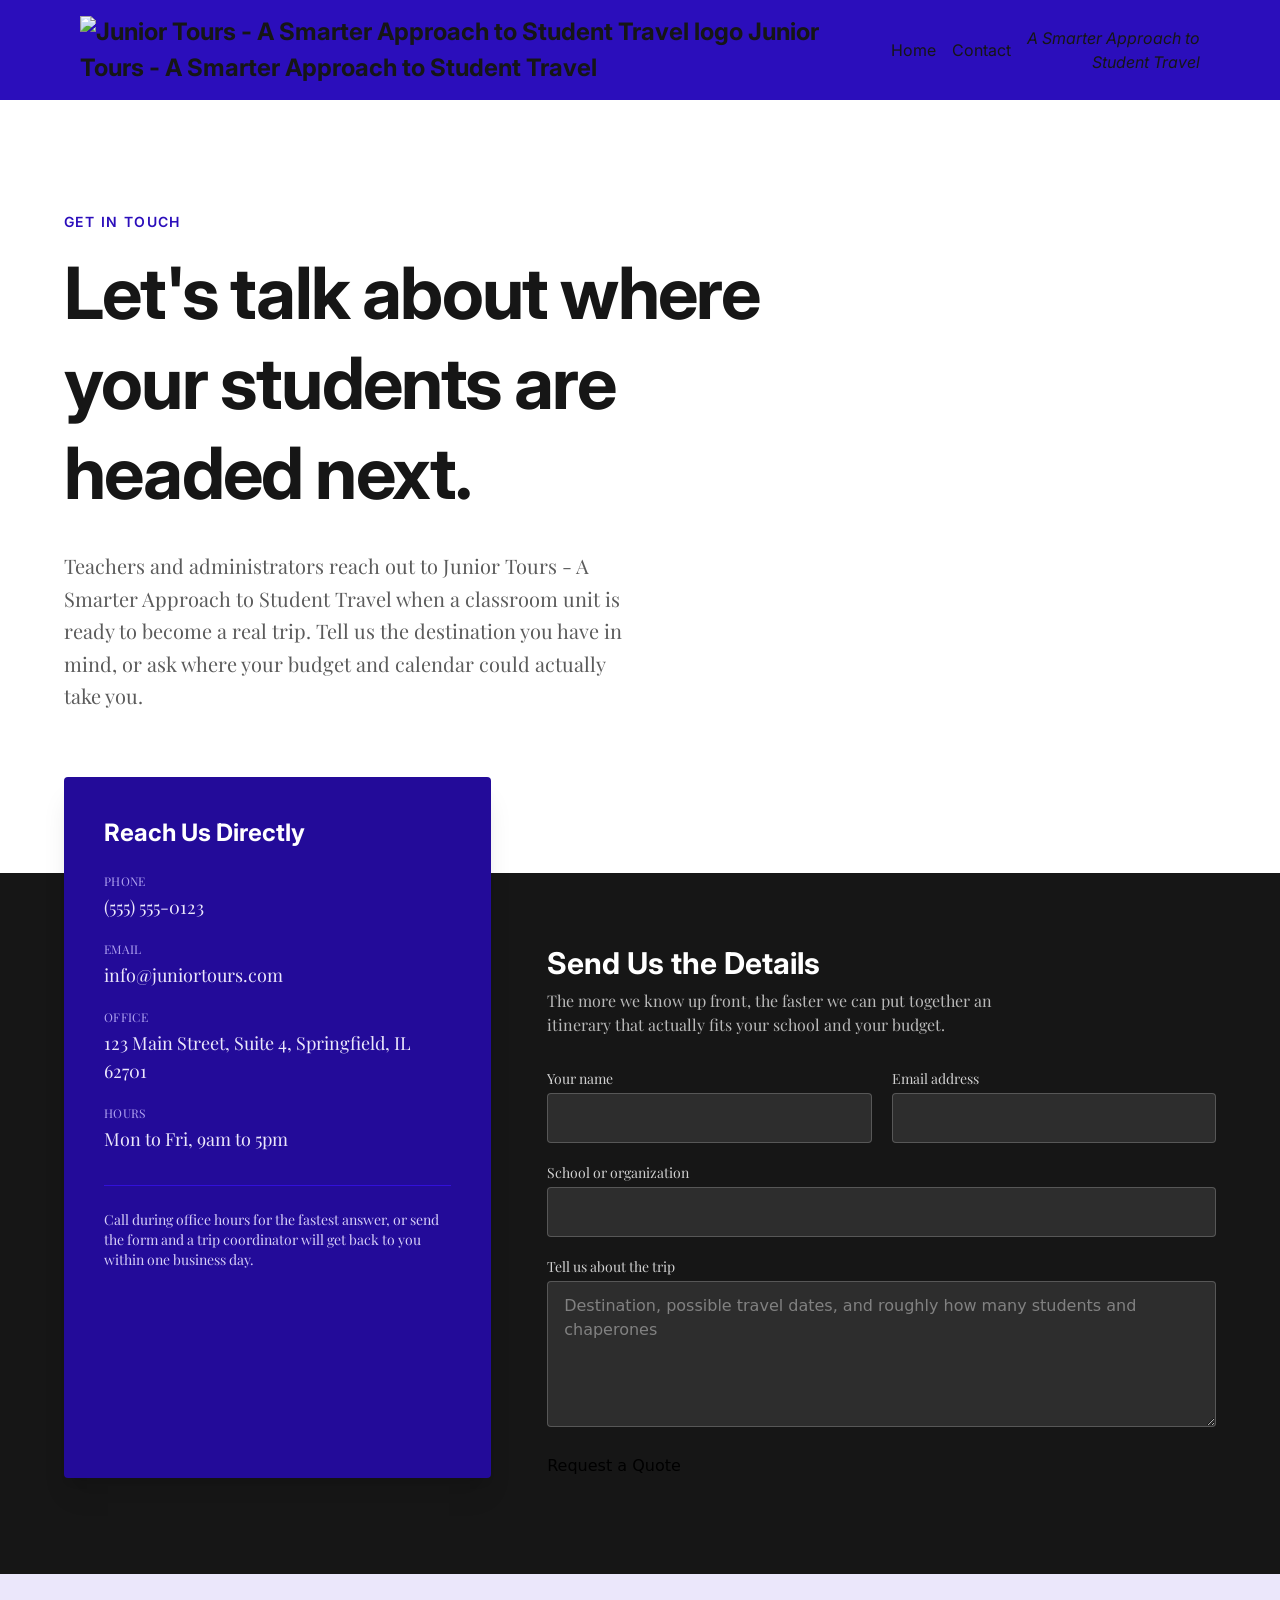
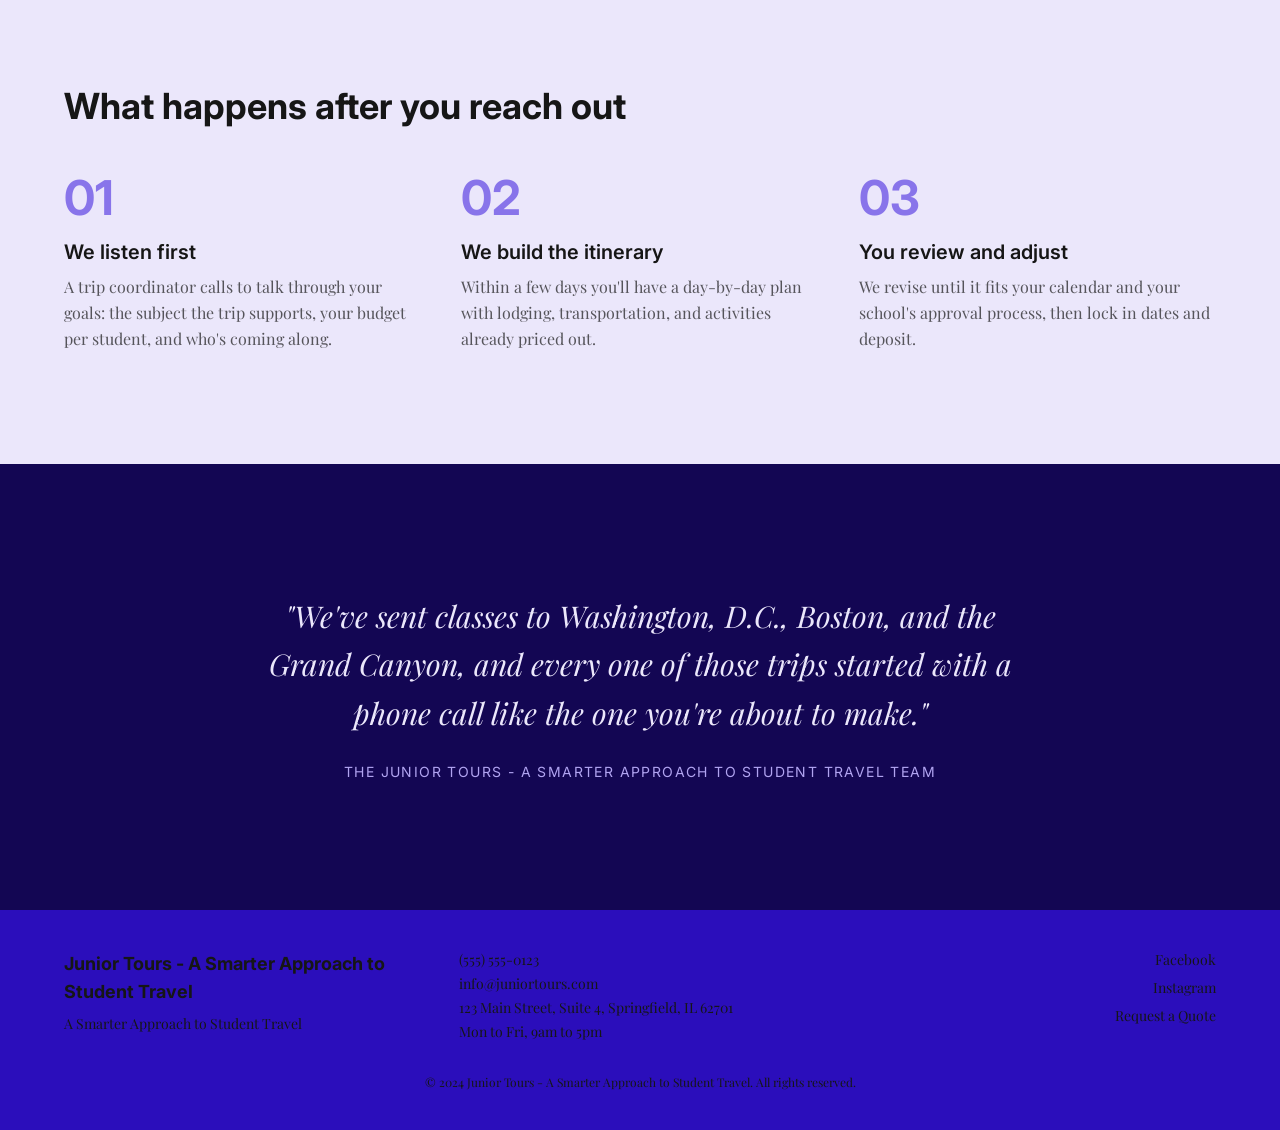
==== commit 88f64dd1: "Update the site theme via the Tibly widget" ====
--- a/contact.html
+++ b/contact.html
@@ -14,13 +14,14 @@
 <link rel="preconnect" href="https://fonts.googleapis.com"/>
 <link rel="preconnect" href="https://fonts.gstatic.com" crossorigin=""/>
 <link href="https://fonts.googleapis.com/css2?family=Inter:wght@400;600;700&amp;family=Playfair+Display:wght@400;600;700&amp;display=swap" rel="stylesheet"/>
+<link rel="icon" href="https://br-winter-boat-ajcnusyq.storage.c-3.us-east-2.aws.neon.tech/tibly-site-media/sites/0fbc438b-4b71-44a2-ba83-c0ebfb04e85d/a6777aaad69ce0951ed79f29200bf515.png"/>
 <link rel="stylesheet" href="/styles.css?v=332ea6b6"/>
 </head>
 <body>
 <!-- block:header -->
 <header class="bg-brand-600 text-ink font-body">
   <div class="max-w-6xl mx-auto flex flex-col sm:flex-row items-center justify-between px-4 py-4 gap-2">
-    <a href="#top" class="font-display text-xl sm:text-2xl font-bold">
+    <a href="#top" class="font-display text-xl sm:text-2xl font-bold"><img data-tibly-logo="" src="https://br-winter-boat-ajcnusyq.storage.c-3.us-east-2.aws.neon.tech/tibly-site-media/sites/0fbc438b-4b71-44a2-ba83-c0ebfb04e85d/ae20b515fee2cb1849b49bb0beb6353c.jpg" alt="Junior Tours - A Smarter Approach to Student Travel logo" style="height:36px;width:auto;display:inline-block;vertical-align:middle"/> 
       <span data-tibly-field="business-name">Junior Tours - A Smarter Approach to Student Travel</span>
     </a>
     <nav class="font-display text-sm sm:text-base flex gap-4">
--- a/styles.css
+++ b/styles.css
@@ -1,2 +1,2 @@
 /*! tailwindcss v4.3.2 | MIT License | https://tailwindcss.com */
-@layer properties{@supports (((-webkit-hyphens:none)) and (not (margin-trim:inline))) or ((-moz-orient:inline) and (not (color:rgb(from red r g b)))){*,:before,:after,::backdrop{--tw-space-y-reverse:0;--tw-border-style:solid;--tw-leading:initial;--tw-font-weight:initial;--tw-tracking:initial;--tw-shadow:0 0 #0000;--tw-shadow-color:initial;--tw-shadow-alpha:100%;--tw-inset-shadow:0 0 #0000;--tw-inset-shadow-color:initial;--tw-inset-shadow-alpha:100%;--tw-ring-color:initial;--tw-ring-shadow:0 0 #0000;--tw-inset-ring-color:initial;--tw-inset-ring-shadow:0 0 #0000;--tw-ring-inset:initial;--tw-ring-offset-width:0px;--tw-ring-offset-color:#fff;--tw-ring-offset-shadow:0 0 #0000}}}@layer theme{:root,:host{--font-sans:ui-sans-serif, system-ui, sans-serif, "Apple Color Emoji", "Segoe UI Emoji", "Segoe UI Symbol", "Noto Color Emoji";--font-mono:ui-monospace, SFMono-Regular, Menlo, Monaco, Consolas, "Liberation Mono", "Courier New", monospace;--spacing:.25rem;--container-md:28rem;--container-xl:36rem;--container-2xl:42rem;--container-3xl:48rem;--container-4xl:56rem;--container-5xl:64rem;--container-6xl:72rem;--text-xs:.75rem;--text-xs--line-height:calc(1 / .75);--text-sm:.875rem;--text-sm--line-height:calc(1.25 / .875);--text-base:1rem;--text-base--line-height:calc(1.5 / 1);--text-lg:1.125rem;--text-lg--line-height:calc(1.75 / 1.125);--text-xl:1.25rem;--text-xl--line-height:calc(1.75 / 1.25);--text-2xl:1.5rem;--text-2xl--line-height:calc(2 / 1.5);--text-3xl:1.875rem;--text-3xl--line-height:calc(2.25 / 1.875);--text-4xl:2.25rem;--text-4xl--line-height:calc(2.5 / 2.25);--text-5xl:3rem;--text-5xl--line-height:1;--text-6xl:3.75rem;--text-6xl--line-height:1;--text-7xl:4.5rem;--text-7xl--line-height:1;--text-8xl:6rem;--text-8xl--line-height:1;--font-weight-semibold:600;--font-weight-bold:700;--tracking-tight:-.025em;--tracking-wide:.025em;--tracking-widest:.1em;--leading-tight:1.25;--leading-relaxed:1.625;--default-transition-duration:.15s;--default-transition-timing-function:cubic-bezier(.4, 0, .2, 1);--default-font-family:var(--font-sans);--default-mono-font-family:var(--font-mono);--color-brand-50:#ebe7fb;--color-brand-100:#d6cff8;--color-brand-200:#b1a4f1;--color-brand-300:#8874ea;--color-brand-400:#5b40e1;--color-brand-500:#3210da;--color-brand-600:#2b0ebb;--color-brand-700:#230b99;--color-brand-800:#1b0976;--color-brand-900:#130653;--color-surface:#0e1424;--color-ink:#e8eaf2;--font-display:"Inter", serif;--font-body:"Playfair Display", sans-serif;--radius-DEFAULT:10px}}@layer base{*,:after,:before,::backdrop{box-sizing:border-box;border:0 solid;margin:0;padding:0}::file-selector-button{box-sizing:border-box;border:0 solid;margin:0;padding:0}html,:host{-webkit-text-size-adjust:100%;tab-size:4;line-height:1.5;font-family:var(--default-font-family,ui-sans-serif, system-ui, sans-serif, "Apple Color Emoji", "Segoe UI Emoji", "Segoe UI Symbol", "Noto Color Emoji");font-feature-settings:var(--default-font-feature-settings,normal);font-variation-settings:var(--default-font-variation-settings,normal);-webkit-tap-highlight-color:transparent}hr{height:0;color:inherit;border-top-width:1px}abbr:where([title]){-webkit-text-decoration:underline dotted;text-decoration:underline dotted}h1,h2,h3,h4,h5,h6{font-size:inherit;font-weight:inherit}a{color:inherit;-webkit-text-decoration:inherit;-webkit-text-decoration:inherit;-webkit-text-decoration:inherit;text-decoration:inherit}b,strong{font-weight:bolder}code,kbd,samp,pre{font-family:var(--default-mono-font-family,ui-monospace, SFMono-Regular, Menlo, Monaco, Consolas, "Liberation Mono", "Courier New", monospace);font-feature-settings:var(--default-mono-font-feature-settings,normal);font-variation-settings:var(--default-mono-font-variation-settings,normal);font-size:1em}small{font-size:80%}sub,sup{vertical-align:baseline;font-size:75%;line-height:0;position:relative}sub{bottom:-.25em}sup{top:-.5em}table{text-indent:0;border-color:inherit;border-collapse:collapse}:-moz-focusring{outline:auto}progress{vertical-align:baseline}summary{display:list-item}ol,ul,menu{list-style:none}img,svg,video,canvas,audio,iframe,embed,object{vertical-align:middle;display:block}img,video{max-width:100%;height:auto}button,input,select,optgroup,textarea{font:inherit;font-feature-settings:inherit;font-variation-settings:inherit;letter-spacing:inherit;color:inherit;opacity:1;background-color:#0000;border-radius:0}::file-selector-button{font:inherit;font-feature-settings:inherit;font-variation-settings:inherit;letter-spacing:inherit;color:inherit;opacity:1;background-color:#0000;border-radius:0}:where(select:is([multiple],[size])) optgroup{font-weight:bolder}:where(select:is([multiple],[size])) optgroup option{padding-inline-start:20px}::file-selector-button{margin-inline-end:4px}::placeholder{opacity:1}@supports (not ((-webkit-appearance:-apple-pay-button))) or (contain-intrinsic-size:1px){::placeholder{color:currentColor}@supports (color:color-mix(in lab, red, red)){::placeholder{color:color-mix(in oklab, currentcolor 50%, transparent)}}}textarea{resize:vertical}::-webkit-search-decoration{-webkit-appearance:none}::-webkit-date-and-time-value{min-height:1lh;text-align:inherit}::-webkit-datetime-edit{display:inline-flex}::-webkit-datetime-edit-fields-wrapper{padding:0}::-webkit-datetime-edit{padding-block:0}::-webkit-datetime-edit-year-field{padding-block:0}::-webkit-datetime-edit-month-field{padding-block:0}::-webkit-datetime-edit-day-field{padding-block:0}::-webkit-datetime-edit-hour-field{padding-block:0}::-webkit-datetime-edit-minute-field{padding-block:0}::-webkit-datetime-edit-second-field{padding-block:0}::-webkit-datetime-edit-millisecond-field{padding-block:0}::-webkit-datetime-edit-meridiem-field{padding-block:0}::-webkit-calendar-picker-indicator{line-height:1}:-moz-ui-invalid{box-shadow:none}button,input:where([type=button],[type=reset],[type=submit]){appearance:button}::file-selector-button{appearance:button}::-webkit-inner-spin-button{height:auto}::-webkit-outer-spin-button{height:auto}[hidden]:where(:not([hidden=until-found])){display:none!important}}@layer components;@layer utilities{.relative{position:relative}.z-10{z-index:10}.mx-auto{margin-inline:auto}.-mt-24{margin-top:calc(var(--spacing) * -24)}.mt-2{margin-top:calc(var(--spacing) * 2)}.mt-3{margin-top:calc(var(--spacing) * 3)}.mt-4{margin-top:calc(var(--spacing) * 4)}.mt-5{margin-top:calc(var(--spacing) * 5)}.mt-6{margin-top:calc(var(--spacing) * 6)}.mt-8{margin-top:calc(var(--spacing) * 8)}.mt-10{margin-top:calc(var(--spacing) * 10)}.mb-1{margin-bottom:var(--spacing)}.mb-2{margin-bottom:calc(var(--spacing) * 2)}.mb-4{margin-bottom:calc(var(--spacing) * 4)}.mb-6{margin-bottom:calc(var(--spacing) * 6)}.mb-8{margin-bottom:calc(var(--spacing) * 8)}.mb-12{margin-bottom:calc(var(--spacing) * 12)}.block{display:block}.flex{display:flex}.grid{display:grid}.hidden{display:none}.aspect-\[4\/3\]{aspect-ratio:4/3}.w-full{width:100%}.max-w-2xl{max-width:var(--container-2xl)}.max-w-3xl{max-width:var(--container-3xl)}.max-w-4xl{max-width:var(--container-4xl)}.max-w-5xl{max-width:var(--container-5xl)}.max-w-6xl{max-width:var(--container-6xl)}.max-w-md{max-width:var(--container-md)}.max-w-prose{max-width:65ch}.max-w-xl{max-width:var(--container-xl)}.flex-1{flex:1}.flex-col{flex-direction:column}.items-center{align-items:center}.items-start{align-items:flex-start}.justify-between{justify-content:space-between}.justify-center{justify-content:center}.gap-2{gap:calc(var(--spacing) * 2)}.gap-4{gap:calc(var(--spacing) * 4)}.gap-5{gap:calc(var(--spacing) * 5)}.gap-8{gap:calc(var(--spacing) * 8)}.gap-10{gap:calc(var(--spacing) * 10)}.gap-12{gap:calc(var(--spacing) * 12)}:where(.space-y-1>:not(:last-child)){--tw-space-y-reverse:0;margin-block-start:calc(var(--spacing) * var(--tw-space-y-reverse));margin-block-end:calc(var(--spacing) * calc(1 - var(--tw-space-y-reverse)))}:where(.space-y-2>:not(:last-child)){--tw-space-y-reverse:0;margin-block-start:calc(calc(var(--spacing) * 2) * var(--tw-space-y-reverse));margin-block-end:calc(calc(var(--spacing) * 2) * calc(1 - var(--tw-space-y-reverse)))}:where(.space-y-5>:not(:last-child)){--tw-space-y-reverse:0;margin-block-start:calc(calc(var(--spacing) * 5) * var(--tw-space-y-reverse));margin-block-end:calc(calc(var(--spacing) * 5) * calc(1 - var(--tw-space-y-reverse)))}.overflow-hidden{overflow:hidden}.rounded{border-radius:.25rem}.border{border-style:var(--tw-border-style);border-width:1px}.border-t{border-top-style:var(--tw-border-style);border-top-width:1px}.border-brand-100{border-color:var(--color-brand-100)}.border-brand-200{border-color:var(--color-brand-200)}.border-brand-500{border-color:var(--color-brand-500)}.border-surface\/20{border-color:#0e142433}@supports (color:color-mix(in lab, red, red)){.border-surface\/20{border-color:color-mix(in oklab, var(--color-surface) 20%, transparent)}}.bg-brand-50{background-color:var(--color-brand-50)}.bg-brand-600{background-color:var(--color-brand-600)}.bg-brand-700{background-color:var(--color-brand-700)}.bg-brand-800{background-color:var(--color-brand-800)}.bg-brand-900{background-color:var(--color-brand-900)}.bg-ink{background-color:var(--color-ink)}.bg-surface{background-color:var(--color-surface)}.bg-surface\/10{background-color:#0e14241a}@supports (color:color-mix(in lab, red, red)){.bg-surface\/10{background-color:color-mix(in oklab, var(--color-surface) 10%, transparent)}}.object-cover{object-fit:cover}.p-4{padding:calc(var(--spacing) * 4)}.p-6{padding:calc(var(--spacing) * 6)}.p-8{padding:calc(var(--spacing) * 8)}.px-3{padding-inline:calc(var(--spacing) * 3)}.px-4{padding-inline:calc(var(--spacing) * 4)}.py-2{padding-block:calc(var(--spacing) * 2)}.py-3{padding-block:calc(var(--spacing) * 3)}.py-4{padding-block:calc(var(--spacing) * 4)}.py-10{padding-block:calc(var(--spacing) * 10)}.py-20{padding-block:calc(var(--spacing) * 20)}.py-24{padding-block:calc(var(--spacing) * 24)}.pt-4{padding-top:calc(var(--spacing) * 4)}.pt-6{padding-top:calc(var(--spacing) * 6)}.pt-8{padding-top:calc(var(--spacing) * 8)}.pt-20{padding-top:calc(var(--spacing) * 20)}.pb-0{padding-bottom:0}.pb-24{padding-bottom:calc(var(--spacing) * 24)}.pb-32{padding-bottom:calc(var(--spacing) * 32)}.text-center{text-align:center}.font-body{font-family:var(--font-body)}.font-display{font-family:var(--font-display)}.text-2xl{font-size:var(--text-2xl);line-height:var(--tw-leading,var(--text-2xl--line-height))}.text-3xl{font-size:var(--text-3xl);line-height:var(--tw-leading,var(--text-3xl--line-height))}.text-4xl{font-size:var(--text-4xl);line-height:var(--tw-leading,var(--text-4xl--line-height))}.text-5xl{font-size:var(--text-5xl);line-height:var(--tw-leading,var(--text-5xl--line-height))}.text-base{font-size:var(--text-base);line-height:var(--tw-leading,var(--text-base--line-height))}.text-lg{font-size:var(--text-lg);line-height:var(--tw-leading,var(--text-lg--line-height))}.text-sm{font-size:var(--text-sm);line-height:var(--tw-leading,var(--text-sm--line-height))}.text-xl{font-size:var(--text-xl);line-height:var(--tw-leading,var(--text-xl--line-height))}.text-xs{font-size:var(--text-xs);line-height:var(--tw-leading,var(--text-xs--line-height))}.leading-\[0\.95\]{--tw-leading:.95;line-height:.95}.leading-relaxed{--tw-leading:var(--leading-relaxed);line-height:var(--leading-relaxed)}.leading-tight{--tw-leading:var(--leading-tight);line-height:var(--leading-tight)}.font-bold{--tw-font-weight:var(--font-weight-bold);font-weight:var(--font-weight-bold)}.font-semibold{--tw-font-weight:var(--font-weight-semibold);font-weight:var(--font-weight-semibold)}.tracking-\[0\.2em\]{--tw-tracking:.2em;letter-spacing:.2em}.tracking-tight{--tw-tracking:var(--tracking-tight);letter-spacing:var(--tracking-tight)}.tracking-wide{--tw-tracking:var(--tracking-wide);letter-spacing:var(--tracking-wide)}.tracking-widest{--tw-tracking:var(--tracking-widest);letter-spacing:var(--tracking-widest)}.text-brand-50{color:var(--color-brand-50)}.text-brand-100{color:var(--color-brand-100)}.text-brand-200{color:var(--color-brand-200)}.text-brand-300{color:var(--color-brand-300)}.text-brand-500{color:var(--color-brand-500)}.text-brand-600{color:var(--color-brand-600)}.text-ink{color:var(--color-ink)}.text-ink\/70{color:#e8eaf2b3}@supports (color:color-mix(in lab, red, red)){.text-ink\/70{color:color-mix(in oklab, var(--color-ink) 70%, transparent)}}.text-ink\/80{color:#e8eaf2cc}@supports (color:color-mix(in lab, red, red)){.text-ink\/80{color:color-mix(in oklab, var(--color-ink) 80%, transparent)}}.text-surface{color:var(--color-surface)}.text-surface\/70{color:#0e1424b3}@supports (color:color-mix(in lab, red, red)){.text-surface\/70{color:color-mix(in oklab, var(--color-surface) 70%, transparent)}}.text-surface\/80{color:#0e1424cc}@supports (color:color-mix(in lab, red, red)){.text-surface\/80{color:color-mix(in oklab, var(--color-surface) 80%, transparent)}}.uppercase{text-transform:uppercase}.italic{font-style:italic}.underline{text-decoration-line:underline}.decoration-transparent{text-decoration-color:#0000}.underline-offset-4{text-underline-offset:4px}.shadow-sm{--tw-shadow:0 1px 3px 0 var(--tw-shadow-color,#0000001a), 0 1px 2px -1px var(--tw-shadow-color,#0000001a);box-shadow:var(--tw-inset-shadow), var(--tw-inset-ring-shadow), var(--tw-ring-offset-shadow), var(--tw-ring-shadow), var(--tw-shadow)}.shadow-xl{--tw-shadow:0 20px 25px -5px var(--tw-shadow-color,#0000001a), 0 8px 10px -6px var(--tw-shadow-color,#0000001a);box-shadow:var(--tw-inset-shadow), var(--tw-inset-ring-shadow), var(--tw-ring-offset-shadow), var(--tw-ring-shadow), var(--tw-shadow)}.transition{transition-property:color,background-color,border-color,outline-color,text-decoration-color,fill,stroke,--tw-gradient-from,--tw-gradient-via,--tw-gradient-to,opacity,box-shadow,transform,translate,scale,rotate,filter,-webkit-backdrop-filter,backdrop-filter,display,content-visibility,overlay,pointer-events;transition-timing-function:var(--tw-ease,var(--default-transition-timing-function));transition-duration:var(--tw-duration,var(--default-transition-duration))}.transition-colors{transition-property:color,background-color,border-color,outline-color,text-decoration-color,fill,stroke,--tw-gradient-from,--tw-gradient-via,--tw-gradient-to;transition-timing-function:var(--tw-ease,var(--default-transition-timing-function));transition-duration:var(--tw-duration,var(--default-transition-duration))}.placeholder\:text-surface\/40::placeholder{color:#0e142466}@supports (color:color-mix(in lab, red, red)){.placeholder\:text-surface\/40::placeholder{color:color-mix(in oklab, var(--color-surface) 40%, transparent)}}@media (hover:hover){.hover\:text-brand-800:hover{color:var(--color-brand-800)}.hover\:text-surface:hover{color:var(--color-surface)}.hover\:underline:hover{text-decoration-line:underline}.hover\:decoration-brand-800:hover{-webkit-text-decoration-color:var(--color-brand-800);-webkit-text-decoration-color:var(--color-brand-800);text-decoration-color:var(--color-brand-800)}}.focus\:ring-2:focus{--tw-ring-shadow:var(--tw-ring-inset,) 0 0 0 calc(2px + var(--tw-ring-offset-width)) var(--tw-ring-color,currentcolor);box-shadow:var(--tw-inset-shadow), var(--tw-inset-ring-shadow), var(--tw-ring-offset-shadow), var(--tw-ring-shadow), var(--tw-shadow)}.focus\:ring-brand-300:focus{--tw-ring-color:var(--color-brand-300)}.focus\:ring-brand-400:focus{--tw-ring-color:var(--color-brand-400)}.focus\:outline-none:focus{--tw-outline-style:none;outline-style:none}@media (min-width:40rem){.sm\:-mt-32{margin-top:calc(var(--spacing) * -32)}.sm\:grid-cols-2{grid-template-columns:repeat(2,minmax(0,1fr))}.sm\:grid-cols-3{grid-template-columns:repeat(3,minmax(0,1fr))}.sm\:flex-row{flex-direction:row}.sm\:items-end{align-items:flex-end}.sm\:p-8{padding:calc(var(--spacing) * 8)}.sm\:p-10{padding:calc(var(--spacing) * 10)}.sm\:py-28{padding-block:calc(var(--spacing) * 28)}.sm\:py-32{padding-block:calc(var(--spacing) * 32)}.sm\:pt-28{padding-top:calc(var(--spacing) * 28)}.sm\:pb-40{padding-bottom:calc(var(--spacing) * 40)}.sm\:text-right{text-align:right}.sm\:text-2xl{font-size:var(--text-2xl);line-height:var(--tw-leading,var(--text-2xl--line-height))}.sm\:text-3xl{font-size:var(--text-3xl);line-height:var(--tw-leading,var(--text-3xl--line-height))}.sm\:text-4xl{font-size:var(--text-4xl);line-height:var(--tw-leading,var(--text-4xl--line-height))}.sm\:text-5xl{font-size:var(--text-5xl);line-height:var(--tw-leading,var(--text-5xl--line-height))}.sm\:text-6xl{font-size:var(--text-6xl);line-height:var(--tw-leading,var(--text-6xl--line-height))}.sm\:text-base{font-size:var(--text-base);line-height:var(--tw-leading,var(--text-base--line-height))}.sm\:text-lg{font-size:var(--text-lg);line-height:var(--tw-leading,var(--text-lg--line-height))}.sm\:text-sm{font-size:var(--text-sm);line-height:var(--tw-leading,var(--text-sm--line-height))}.sm\:text-xl{font-size:var(--text-xl);line-height:var(--tw-leading,var(--text-xl--line-height))}}@media (min-width:48rem){.md\:grid-cols-\[1fr_2fr\]{grid-template-columns:1fr 2fr}.md\:gap-16{gap:calc(var(--spacing) * 16)}.md\:py-28{padding-block:calc(var(--spacing) * 28)}.md\:py-32{padding-block:calc(var(--spacing) * 32)}.md\:text-4xl{font-size:var(--text-4xl);line-height:var(--tw-leading,var(--text-4xl--line-height))}.md\:text-7xl{font-size:var(--text-7xl);line-height:var(--tw-leading,var(--text-7xl--line-height))}.md\:text-8xl{font-size:var(--text-8xl);line-height:var(--tw-leading,var(--text-8xl--line-height))}}@media (min-width:64rem){.lg\:col-span-2{grid-column:span 2/span 2}.lg\:col-span-3{grid-column:span 3/span 3}.lg\:grid-cols-2{grid-template-columns:repeat(2,minmax(0,1fr))}.lg\:grid-cols-3{grid-template-columns:repeat(3,minmax(0,1fr))}.lg\:grid-cols-5{grid-template-columns:repeat(5,minmax(0,1fr))}.lg\:gap-14{gap:calc(var(--spacing) * 14)}.lg\:gap-16{gap:calc(var(--spacing) * 16)}.lg\:pt-10{padding-top:calc(var(--spacing) * 10)}}}@property --tw-space-y-reverse{syntax:"*";inherits:false;initial-value:0}@property --tw-border-style{syntax:"*";inherits:false;initial-value:solid}@property --tw-leading{syntax:"*";inherits:false}@property --tw-font-weight{syntax:"*";inherits:false}@property --tw-tracking{syntax:"*";inherits:false}@property --tw-shadow{syntax:"*";inherits:false;initial-value:0 0 #0000}@property --tw-shadow-color{syntax:"*";inherits:false}@property --tw-shadow-alpha{syntax:"<percentage>";inherits:false;initial-value:100%}@property --tw-inset-shadow{syntax:"*";inherits:false;initial-value:0 0 #0000}@property --tw-inset-shadow-color{syntax:"*";inherits:false}@property --tw-inset-shadow-alpha{syntax:"<percentage>";inherits:false;initial-value:100%}@property --tw-ring-color{syntax:"*";inherits:false}@property --tw-ring-shadow{syntax:"*";inherits:false;initial-value:0 0 #0000}@property --tw-inset-ring-color{syntax:"*";inherits:false}@property --tw-inset-ring-shadow{syntax:"*";inherits:false;initial-value:0 0 #0000}@property --tw-ring-inset{syntax:"*";inherits:false}@property --tw-ring-offset-width{syntax:"<length>";inherits:false;initial-value:0}@property --tw-ring-offset-color{syntax:"*";inherits:false;initial-value:#fff}@property --tw-ring-offset-shadow{syntax:"*";inherits:false;initial-value:0 0 #0000}+@layer properties{@supports (((-webkit-hyphens:none)) and (not (margin-trim:inline))) or ((-moz-orient:inline) and (not (color:rgb(from red r g b)))){*,:before,:after,::backdrop{--tw-space-y-reverse:0;--tw-border-style:solid;--tw-leading:initial;--tw-font-weight:initial;--tw-tracking:initial;--tw-shadow:0 0 #0000;--tw-shadow-color:initial;--tw-shadow-alpha:100%;--tw-inset-shadow:0 0 #0000;--tw-inset-shadow-color:initial;--tw-inset-shadow-alpha:100%;--tw-ring-color:initial;--tw-ring-shadow:0 0 #0000;--tw-inset-ring-color:initial;--tw-inset-ring-shadow:0 0 #0000;--tw-ring-inset:initial;--tw-ring-offset-width:0px;--tw-ring-offset-color:#fff;--tw-ring-offset-shadow:0 0 #0000}}}@layer theme{:root,:host{--font-sans:ui-sans-serif, system-ui, sans-serif, "Apple Color Emoji", "Segoe UI Emoji", "Segoe UI Symbol", "Noto Color Emoji";--font-mono:ui-monospace, SFMono-Regular, Menlo, Monaco, Consolas, "Liberation Mono", "Courier New", monospace;--spacing:.25rem;--container-md:28rem;--container-xl:36rem;--container-2xl:42rem;--container-3xl:48rem;--container-4xl:56rem;--container-5xl:64rem;--container-6xl:72rem;--text-xs:.75rem;--text-xs--line-height:calc(1 / .75);--text-sm:.875rem;--text-sm--line-height:calc(1.25 / .875);--text-base:1rem;--text-base--line-height:calc(1.5 / 1);--text-lg:1.125rem;--text-lg--line-height:calc(1.75 / 1.125);--text-xl:1.25rem;--text-xl--line-height:calc(1.75 / 1.25);--text-2xl:1.5rem;--text-2xl--line-height:calc(2 / 1.5);--text-3xl:1.875rem;--text-3xl--line-height:calc(2.25 / 1.875);--text-4xl:2.25rem;--text-4xl--line-height:calc(2.5 / 2.25);--text-5xl:3rem;--text-5xl--line-height:1;--text-6xl:3.75rem;--text-6xl--line-height:1;--text-7xl:4.5rem;--text-7xl--line-height:1;--text-8xl:6rem;--text-8xl--line-height:1;--font-weight-semibold:600;--font-weight-bold:700;--tracking-tight:-.025em;--tracking-wide:.025em;--tracking-widest:.1em;--leading-tight:1.25;--leading-relaxed:1.625;--default-transition-duration:.15s;--default-transition-timing-function:cubic-bezier(.4, 0, .2, 1);--default-font-family:var(--font-sans);--default-mono-font-family:var(--font-mono);--color-brand-50:#ebe7fb;--color-brand-100:#d6cff8;--color-brand-200:#b1a4f1;--color-brand-300:#8874ea;--color-brand-400:#5b40e1;--color-brand-500:#3210da;--color-brand-600:#2b0ebb;--color-brand-700:#230b99;--color-brand-800:#1b0976;--color-brand-900:#130653;--color-surface:#fff;--color-ink:#161616;--font-display:"Inter", serif;--font-body:"Playfair Display", sans-serif;--radius-DEFAULT:10px}}@layer base{*,:after,:before,::backdrop{box-sizing:border-box;border:0 solid;margin:0;padding:0}::file-selector-button{box-sizing:border-box;border:0 solid;margin:0;padding:0}html,:host{-webkit-text-size-adjust:100%;tab-size:4;line-height:1.5;font-family:var(--default-font-family,ui-sans-serif, system-ui, sans-serif, "Apple Color Emoji", "Segoe UI Emoji", "Segoe UI Symbol", "Noto Color Emoji");font-feature-settings:var(--default-font-feature-settings,normal);font-variation-settings:var(--default-font-variation-settings,normal);-webkit-tap-highlight-color:transparent}hr{height:0;color:inherit;border-top-width:1px}abbr:where([title]){-webkit-text-decoration:underline dotted;text-decoration:underline dotted}h1,h2,h3,h4,h5,h6{font-size:inherit;font-weight:inherit}a{color:inherit;-webkit-text-decoration:inherit;-webkit-text-decoration:inherit;-webkit-text-decoration:inherit;text-decoration:inherit}b,strong{font-weight:bolder}code,kbd,samp,pre{font-family:var(--default-mono-font-family,ui-monospace, SFMono-Regular, Menlo, Monaco, Consolas, "Liberation Mono", "Courier New", monospace);font-feature-settings:var(--default-mono-font-feature-settings,normal);font-variation-settings:var(--default-mono-font-variation-settings,normal);font-size:1em}small{font-size:80%}sub,sup{vertical-align:baseline;font-size:75%;line-height:0;position:relative}sub{bottom:-.25em}sup{top:-.5em}table{text-indent:0;border-color:inherit;border-collapse:collapse}:-moz-focusring{outline:auto}progress{vertical-align:baseline}summary{display:list-item}ol,ul,menu{list-style:none}img,svg,video,canvas,audio,iframe,embed,object{vertical-align:middle;display:block}img,video{max-width:100%;height:auto}button,input,select,optgroup,textarea{font:inherit;font-feature-settings:inherit;font-variation-settings:inherit;letter-spacing:inherit;color:inherit;opacity:1;background-color:#0000;border-radius:0}::file-selector-button{font:inherit;font-feature-settings:inherit;font-variation-settings:inherit;letter-spacing:inherit;color:inherit;opacity:1;background-color:#0000;border-radius:0}:where(select:is([multiple],[size])) optgroup{font-weight:bolder}:where(select:is([multiple],[size])) optgroup option{padding-inline-start:20px}::file-selector-button{margin-inline-end:4px}::placeholder{opacity:1}@supports (not ((-webkit-appearance:-apple-pay-button))) or (contain-intrinsic-size:1px){::placeholder{color:currentColor}@supports (color:color-mix(in lab, red, red)){::placeholder{color:color-mix(in oklab, currentcolor 50%, transparent)}}}textarea{resize:vertical}::-webkit-search-decoration{-webkit-appearance:none}::-webkit-date-and-time-value{min-height:1lh;text-align:inherit}::-webkit-datetime-edit{display:inline-flex}::-webkit-datetime-edit-fields-wrapper{padding:0}::-webkit-datetime-edit{padding-block:0}::-webkit-datetime-edit-year-field{padding-block:0}::-webkit-datetime-edit-month-field{padding-block:0}::-webkit-datetime-edit-day-field{padding-block:0}::-webkit-datetime-edit-hour-field{padding-block:0}::-webkit-datetime-edit-minute-field{padding-block:0}::-webkit-datetime-edit-second-field{padding-block:0}::-webkit-datetime-edit-millisecond-field{padding-block:0}::-webkit-datetime-edit-meridiem-field{padding-block:0}::-webkit-calendar-picker-indicator{line-height:1}:-moz-ui-invalid{box-shadow:none}button,input:where([type=button],[type=reset],[type=submit]){appearance:button}::file-selector-button{appearance:button}::-webkit-inner-spin-button{height:auto}::-webkit-outer-spin-button{height:auto}[hidden]:where(:not([hidden=until-found])){display:none!important}}@layer components;@layer utilities{.relative{position:relative}.z-10{z-index:10}.mx-auto{margin-inline:auto}.-mt-24{margin-top:calc(var(--spacing) * -24)}.mt-2{margin-top:calc(var(--spacing) * 2)}.mt-3{margin-top:calc(var(--spacing) * 3)}.mt-4{margin-top:calc(var(--spacing) * 4)}.mt-5{margin-top:calc(var(--spacing) * 5)}.mt-6{margin-top:calc(var(--spacing) * 6)}.mt-8{margin-top:calc(var(--spacing) * 8)}.mt-10{margin-top:calc(var(--spacing) * 10)}.mb-1{margin-bottom:var(--spacing)}.mb-2{margin-bottom:calc(var(--spacing) * 2)}.mb-4{margin-bottom:calc(var(--spacing) * 4)}.mb-6{margin-bottom:calc(var(--spacing) * 6)}.mb-8{margin-bottom:calc(var(--spacing) * 8)}.mb-12{margin-bottom:calc(var(--spacing) * 12)}.block{display:block}.flex{display:flex}.grid{display:grid}.hidden{display:none}.aspect-\[4\/3\]{aspect-ratio:4/3}.w-full{width:100%}.max-w-2xl{max-width:var(--container-2xl)}.max-w-3xl{max-width:var(--container-3xl)}.max-w-4xl{max-width:var(--container-4xl)}.max-w-5xl{max-width:var(--container-5xl)}.max-w-6xl{max-width:var(--container-6xl)}.max-w-md{max-width:var(--container-md)}.max-w-prose{max-width:65ch}.max-w-xl{max-width:var(--container-xl)}.flex-1{flex:1}.flex-col{flex-direction:column}.items-center{align-items:center}.items-start{align-items:flex-start}.justify-between{justify-content:space-between}.justify-center{justify-content:center}.gap-2{gap:calc(var(--spacing) * 2)}.gap-4{gap:calc(var(--spacing) * 4)}.gap-5{gap:calc(var(--spacing) * 5)}.gap-8{gap:calc(var(--spacing) * 8)}.gap-10{gap:calc(var(--spacing) * 10)}.gap-12{gap:calc(var(--spacing) * 12)}:where(.space-y-1>:not(:last-child)){--tw-space-y-reverse:0;margin-block-start:calc(var(--spacing) * var(--tw-space-y-reverse));margin-block-end:calc(var(--spacing) * calc(1 - var(--tw-space-y-reverse)))}:where(.space-y-2>:not(:last-child)){--tw-space-y-reverse:0;margin-block-start:calc(calc(var(--spacing) * 2) * var(--tw-space-y-reverse));margin-block-end:calc(calc(var(--spacing) * 2) * calc(1 - var(--tw-space-y-reverse)))}:where(.space-y-5>:not(:last-child)){--tw-space-y-reverse:0;margin-block-start:calc(calc(var(--spacing) * 5) * var(--tw-space-y-reverse));margin-block-end:calc(calc(var(--spacing) * 5) * calc(1 - var(--tw-space-y-reverse)))}.overflow-hidden{overflow:hidden}.rounded{border-radius:.25rem}.border{border-style:var(--tw-border-style);border-width:1px}.border-t{border-top-style:var(--tw-border-style);border-top-width:1px}.border-brand-100{border-color:var(--color-brand-100)}.border-brand-200{border-color:var(--color-brand-200)}.border-brand-500{border-color:var(--color-brand-500)}.border-surface\/20{border-color:#fff3}@supports (color:color-mix(in lab, red, red)){.border-surface\/20{border-color:color-mix(in oklab, var(--color-surface) 20%, transparent)}}.bg-brand-50{background-color:var(--color-brand-50)}.bg-brand-600{background-color:var(--color-brand-600)}.bg-brand-700{background-color:var(--color-brand-700)}.bg-brand-800{background-color:var(--color-brand-800)}.bg-brand-900{background-color:var(--color-brand-900)}.bg-ink{background-color:var(--color-ink)}.bg-surface{background-color:var(--color-surface)}.bg-surface\/10{background-color:#ffffff1a}@supports (color:color-mix(in lab, red, red)){.bg-surface\/10{background-color:color-mix(in oklab, var(--color-surface) 10%, transparent)}}.object-cover{object-fit:cover}.p-4{padding:calc(var(--spacing) * 4)}.p-6{padding:calc(var(--spacing) * 6)}.p-8{padding:calc(var(--spacing) * 8)}.px-3{padding-inline:calc(var(--spacing) * 3)}.px-4{padding-inline:calc(var(--spacing) * 4)}.py-2{padding-block:calc(var(--spacing) * 2)}.py-3{padding-block:calc(var(--spacing) * 3)}.py-4{padding-block:calc(var(--spacing) * 4)}.py-10{padding-block:calc(var(--spacing) * 10)}.py-20{padding-block:calc(var(--spacing) * 20)}.py-24{padding-block:calc(var(--spacing) * 24)}.pt-4{padding-top:calc(var(--spacing) * 4)}.pt-6{padding-top:calc(var(--spacing) * 6)}.pt-8{padding-top:calc(var(--spacing) * 8)}.pt-20{padding-top:calc(var(--spacing) * 20)}.pb-0{padding-bottom:0}.pb-24{padding-bottom:calc(var(--spacing) * 24)}.pb-32{padding-bottom:calc(var(--spacing) * 32)}.text-center{text-align:center}.font-body{font-family:var(--font-body)}.font-display{font-family:var(--font-display)}.text-2xl{font-size:var(--text-2xl);line-height:var(--tw-leading,var(--text-2xl--line-height))}.text-3xl{font-size:var(--text-3xl);line-height:var(--tw-leading,var(--text-3xl--line-height))}.text-4xl{font-size:var(--text-4xl);line-height:var(--tw-leading,var(--text-4xl--line-height))}.text-5xl{font-size:var(--text-5xl);line-height:var(--tw-leading,var(--text-5xl--line-height))}.text-base{font-size:var(--text-base);line-height:var(--tw-leading,var(--text-base--line-height))}.text-lg{font-size:var(--text-lg);line-height:var(--tw-leading,var(--text-lg--line-height))}.text-sm{font-size:var(--text-sm);line-height:var(--tw-leading,var(--text-sm--line-height))}.text-xl{font-size:var(--text-xl);line-height:var(--tw-leading,var(--text-xl--line-height))}.text-xs{font-size:var(--text-xs);line-height:var(--tw-leading,var(--text-xs--line-height))}.leading-\[0\.95\]{--tw-leading:.95;line-height:.95}.leading-relaxed{--tw-leading:var(--leading-relaxed);line-height:var(--leading-relaxed)}.leading-tight{--tw-leading:var(--leading-tight);line-height:var(--leading-tight)}.font-bold{--tw-font-weight:var(--font-weight-bold);font-weight:var(--font-weight-bold)}.font-semibold{--tw-font-weight:var(--font-weight-semibold);font-weight:var(--font-weight-semibold)}.tracking-\[0\.2em\]{--tw-tracking:.2em;letter-spacing:.2em}.tracking-tight{--tw-tracking:var(--tracking-tight);letter-spacing:var(--tracking-tight)}.tracking-wide{--tw-tracking:var(--tracking-wide);letter-spacing:var(--tracking-wide)}.tracking-widest{--tw-tracking:var(--tracking-widest);letter-spacing:var(--tracking-widest)}.text-brand-50{color:var(--color-brand-50)}.text-brand-100{color:var(--color-brand-100)}.text-brand-200{color:var(--color-brand-200)}.text-brand-300{color:var(--color-brand-300)}.text-brand-500{color:var(--color-brand-500)}.text-brand-600{color:var(--color-brand-600)}.text-ink{color:var(--color-ink)}.text-ink\/70{color:#161616b3}@supports (color:color-mix(in lab, red, red)){.text-ink\/70{color:color-mix(in oklab, var(--color-ink) 70%, transparent)}}.text-ink\/80{color:#161616cc}@supports (color:color-mix(in lab, red, red)){.text-ink\/80{color:color-mix(in oklab, var(--color-ink) 80%, transparent)}}.text-surface{color:var(--color-surface)}.text-surface\/70{color:#ffffffb3}@supports (color:color-mix(in lab, red, red)){.text-surface\/70{color:color-mix(in oklab, var(--color-surface) 70%, transparent)}}.text-surface\/80{color:#fffc}@supports (color:color-mix(in lab, red, red)){.text-surface\/80{color:color-mix(in oklab, var(--color-surface) 80%, transparent)}}.uppercase{text-transform:uppercase}.italic{font-style:italic}.underline{text-decoration-line:underline}.decoration-transparent{text-decoration-color:#0000}.underline-offset-4{text-underline-offset:4px}.shadow-sm{--tw-shadow:0 1px 3px 0 var(--tw-shadow-color,#0000001a), 0 1px 2px -1px var(--tw-shadow-color,#0000001a);box-shadow:var(--tw-inset-shadow), var(--tw-inset-ring-shadow), var(--tw-ring-offset-shadow), var(--tw-ring-shadow), var(--tw-shadow)}.shadow-xl{--tw-shadow:0 20px 25px -5px var(--tw-shadow-color,#0000001a), 0 8px 10px -6px var(--tw-shadow-color,#0000001a);box-shadow:var(--tw-inset-shadow), var(--tw-inset-ring-shadow), var(--tw-ring-offset-shadow), var(--tw-ring-shadow), var(--tw-shadow)}.transition{transition-property:color,background-color,border-color,outline-color,text-decoration-color,fill,stroke,--tw-gradient-from,--tw-gradient-via,--tw-gradient-to,opacity,box-shadow,transform,translate,scale,rotate,filter,-webkit-backdrop-filter,backdrop-filter,display,content-visibility,overlay,pointer-events;transition-timing-function:var(--tw-ease,var(--default-transition-timing-function));transition-duration:var(--tw-duration,var(--default-transition-duration))}.transition-colors{transition-property:color,background-color,border-color,outline-color,text-decoration-color,fill,stroke,--tw-gradient-from,--tw-gradient-via,--tw-gradient-to;transition-timing-function:var(--tw-ease,var(--default-transition-timing-function));transition-duration:var(--tw-duration,var(--default-transition-duration))}.placeholder\:text-surface\/40::placeholder{color:#fff6}@supports (color:color-mix(in lab, red, red)){.placeholder\:text-surface\/40::placeholder{color:color-mix(in oklab, var(--color-surface) 40%, transparent)}}@media (hover:hover){.hover\:text-brand-800:hover{color:var(--color-brand-800)}.hover\:text-surface:hover{color:var(--color-surface)}.hover\:underline:hover{text-decoration-line:underline}.hover\:decoration-brand-800:hover{-webkit-text-decoration-color:var(--color-brand-800);-webkit-text-decoration-color:var(--color-brand-800);text-decoration-color:var(--color-brand-800)}}.focus\:ring-2:focus{--tw-ring-shadow:var(--tw-ring-inset,) 0 0 0 calc(2px + var(--tw-ring-offset-width)) var(--tw-ring-color,currentcolor);box-shadow:var(--tw-inset-shadow), var(--tw-inset-ring-shadow), var(--tw-ring-offset-shadow), var(--tw-ring-shadow), var(--tw-shadow)}.focus\:ring-brand-300:focus{--tw-ring-color:var(--color-brand-300)}.focus\:ring-brand-400:focus{--tw-ring-color:var(--color-brand-400)}.focus\:outline-none:focus{--tw-outline-style:none;outline-style:none}@media (min-width:40rem){.sm\:-mt-32{margin-top:calc(var(--spacing) * -32)}.sm\:grid-cols-2{grid-template-columns:repeat(2,minmax(0,1fr))}.sm\:grid-cols-3{grid-template-columns:repeat(3,minmax(0,1fr))}.sm\:flex-row{flex-direction:row}.sm\:items-end{align-items:flex-end}.sm\:p-8{padding:calc(var(--spacing) * 8)}.sm\:p-10{padding:calc(var(--spacing) * 10)}.sm\:py-28{padding-block:calc(var(--spacing) * 28)}.sm\:py-32{padding-block:calc(var(--spacing) * 32)}.sm\:pt-28{padding-top:calc(var(--spacing) * 28)}.sm\:pb-40{padding-bottom:calc(var(--spacing) * 40)}.sm\:text-right{text-align:right}.sm\:text-2xl{font-size:var(--text-2xl);line-height:var(--tw-leading,var(--text-2xl--line-height))}.sm\:text-3xl{font-size:var(--text-3xl);line-height:var(--tw-leading,var(--text-3xl--line-height))}.sm\:text-4xl{font-size:var(--text-4xl);line-height:var(--tw-leading,var(--text-4xl--line-height))}.sm\:text-5xl{font-size:var(--text-5xl);line-height:var(--tw-leading,var(--text-5xl--line-height))}.sm\:text-6xl{font-size:var(--text-6xl);line-height:var(--tw-leading,var(--text-6xl--line-height))}.sm\:text-base{font-size:var(--text-base);line-height:var(--tw-leading,var(--text-base--line-height))}.sm\:text-lg{font-size:var(--text-lg);line-height:var(--tw-leading,var(--text-lg--line-height))}.sm\:text-sm{font-size:var(--text-sm);line-height:var(--tw-leading,var(--text-sm--line-height))}.sm\:text-xl{font-size:var(--text-xl);line-height:var(--tw-leading,var(--text-xl--line-height))}}@media (min-width:48rem){.md\:grid-cols-\[1fr_2fr\]{grid-template-columns:1fr 2fr}.md\:gap-16{gap:calc(var(--spacing) * 16)}.md\:py-28{padding-block:calc(var(--spacing) * 28)}.md\:py-32{padding-block:calc(var(--spacing) * 32)}.md\:text-4xl{font-size:var(--text-4xl);line-height:var(--tw-leading,var(--text-4xl--line-height))}.md\:text-7xl{font-size:var(--text-7xl);line-height:var(--tw-leading,var(--text-7xl--line-height))}.md\:text-8xl{font-size:var(--text-8xl);line-height:var(--tw-leading,var(--text-8xl--line-height))}}@media (min-width:64rem){.lg\:col-span-2{grid-column:span 2/span 2}.lg\:col-span-3{grid-column:span 3/span 3}.lg\:grid-cols-2{grid-template-columns:repeat(2,minmax(0,1fr))}.lg\:grid-cols-3{grid-template-columns:repeat(3,minmax(0,1fr))}.lg\:grid-cols-5{grid-template-columns:repeat(5,minmax(0,1fr))}.lg\:gap-14{gap:calc(var(--spacing) * 14)}.lg\:gap-16{gap:calc(var(--spacing) * 16)}.lg\:pt-10{padding-top:calc(var(--spacing) * 10)}}}@property --tw-space-y-reverse{syntax:"*";inherits:false;initial-value:0}@property --tw-border-style{syntax:"*";inherits:false;initial-value:solid}@property --tw-leading{syntax:"*";inherits:false}@property --tw-font-weight{syntax:"*";inherits:false}@property --tw-tracking{syntax:"*";inherits:false}@property --tw-shadow{syntax:"*";inherits:false;initial-value:0 0 #0000}@property --tw-shadow-color{syntax:"*";inherits:false}@property --tw-shadow-alpha{syntax:"<percentage>";inherits:false;initial-value:100%}@property --tw-inset-shadow{syntax:"*";inherits:false;initial-value:0 0 #0000}@property --tw-inset-shadow-color{syntax:"*";inherits:false}@property --tw-inset-shadow-alpha{syntax:"<percentage>";inherits:false;initial-value:100%}@property --tw-ring-color{syntax:"*";inherits:false}@property --tw-ring-shadow{syntax:"*";inherits:false;initial-value:0 0 #0000}@property --tw-inset-ring-color{syntax:"*";inherits:false}@property --tw-inset-ring-shadow{syntax:"*";inherits:false;initial-value:0 0 #0000}@property --tw-ring-inset{syntax:"*";inherits:false}@property --tw-ring-offset-width{syntax:"<length>";inherits:false;initial-value:0}@property --tw-ring-offset-color{syntax:"*";inherits:false;initial-value:#fff}@property --tw-ring-offset-shadow{syntax:"*";inherits:false;initial-value:0 0 #0000}
